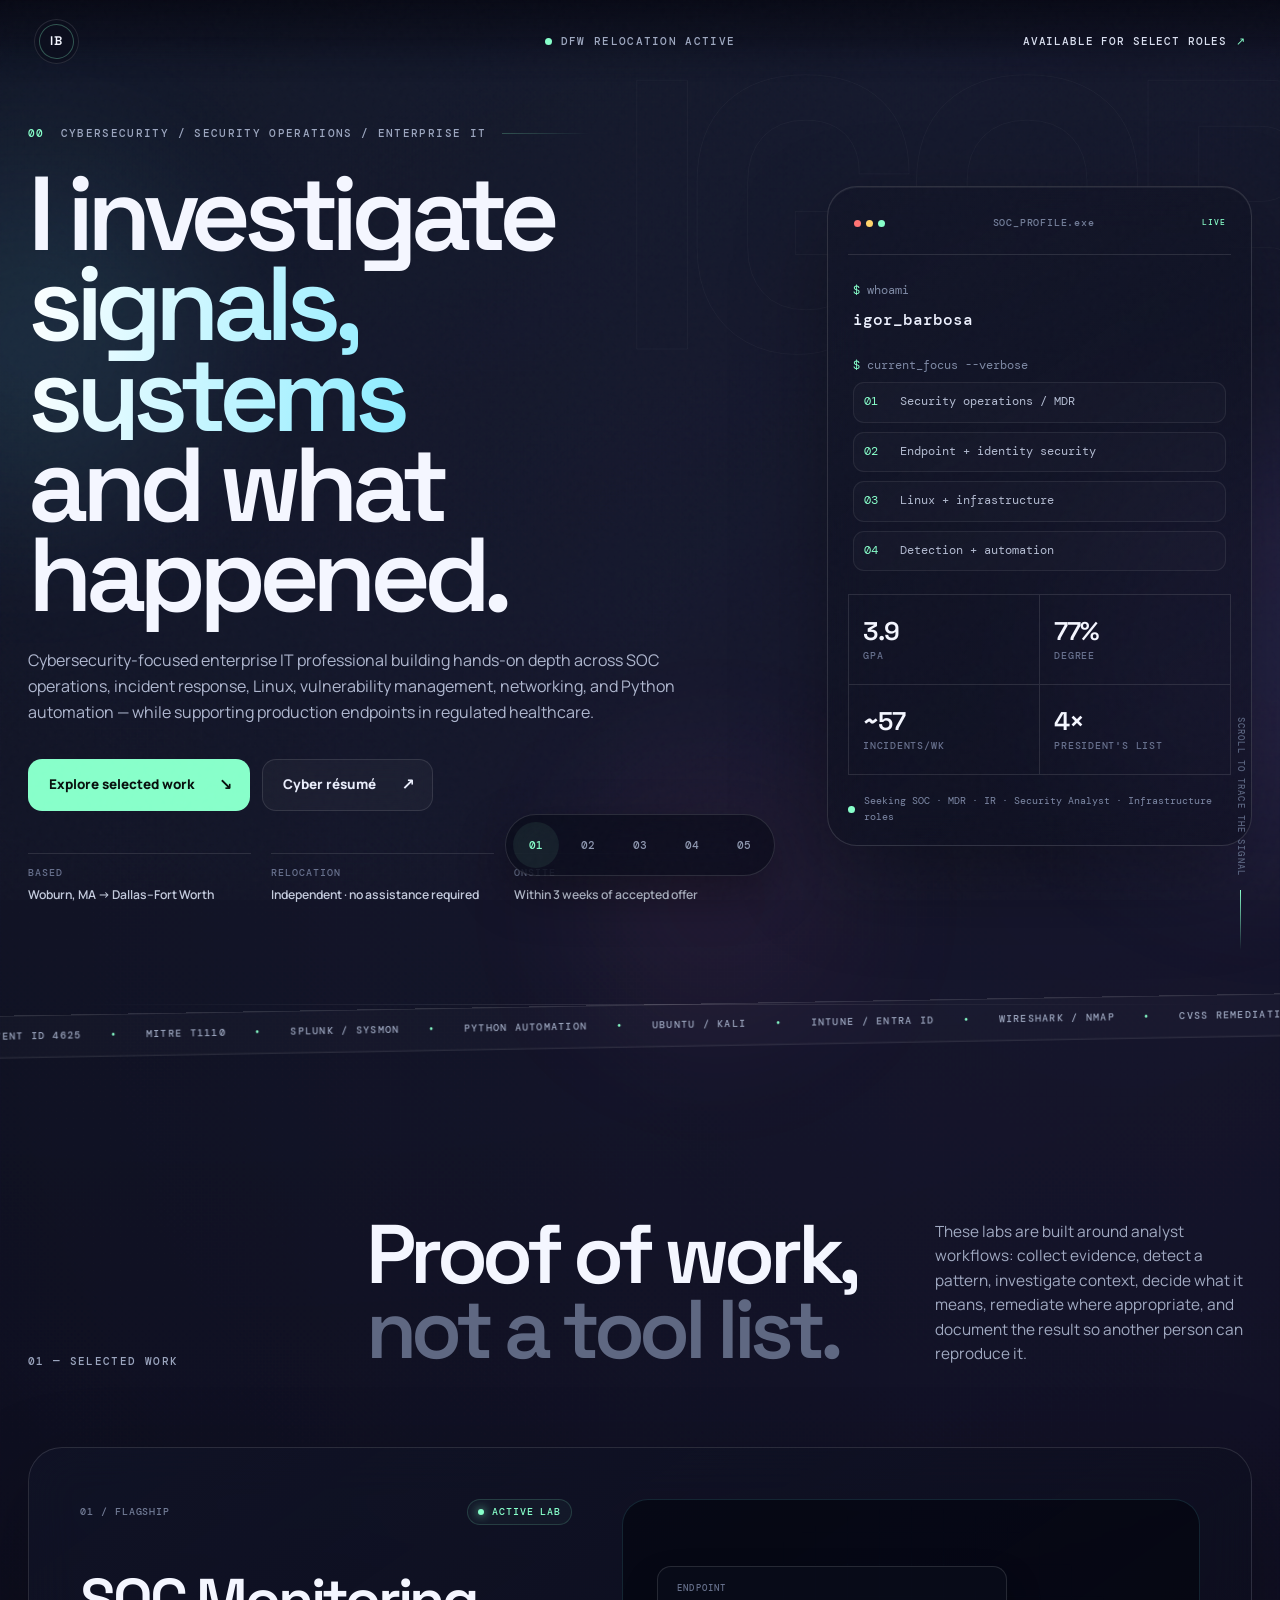
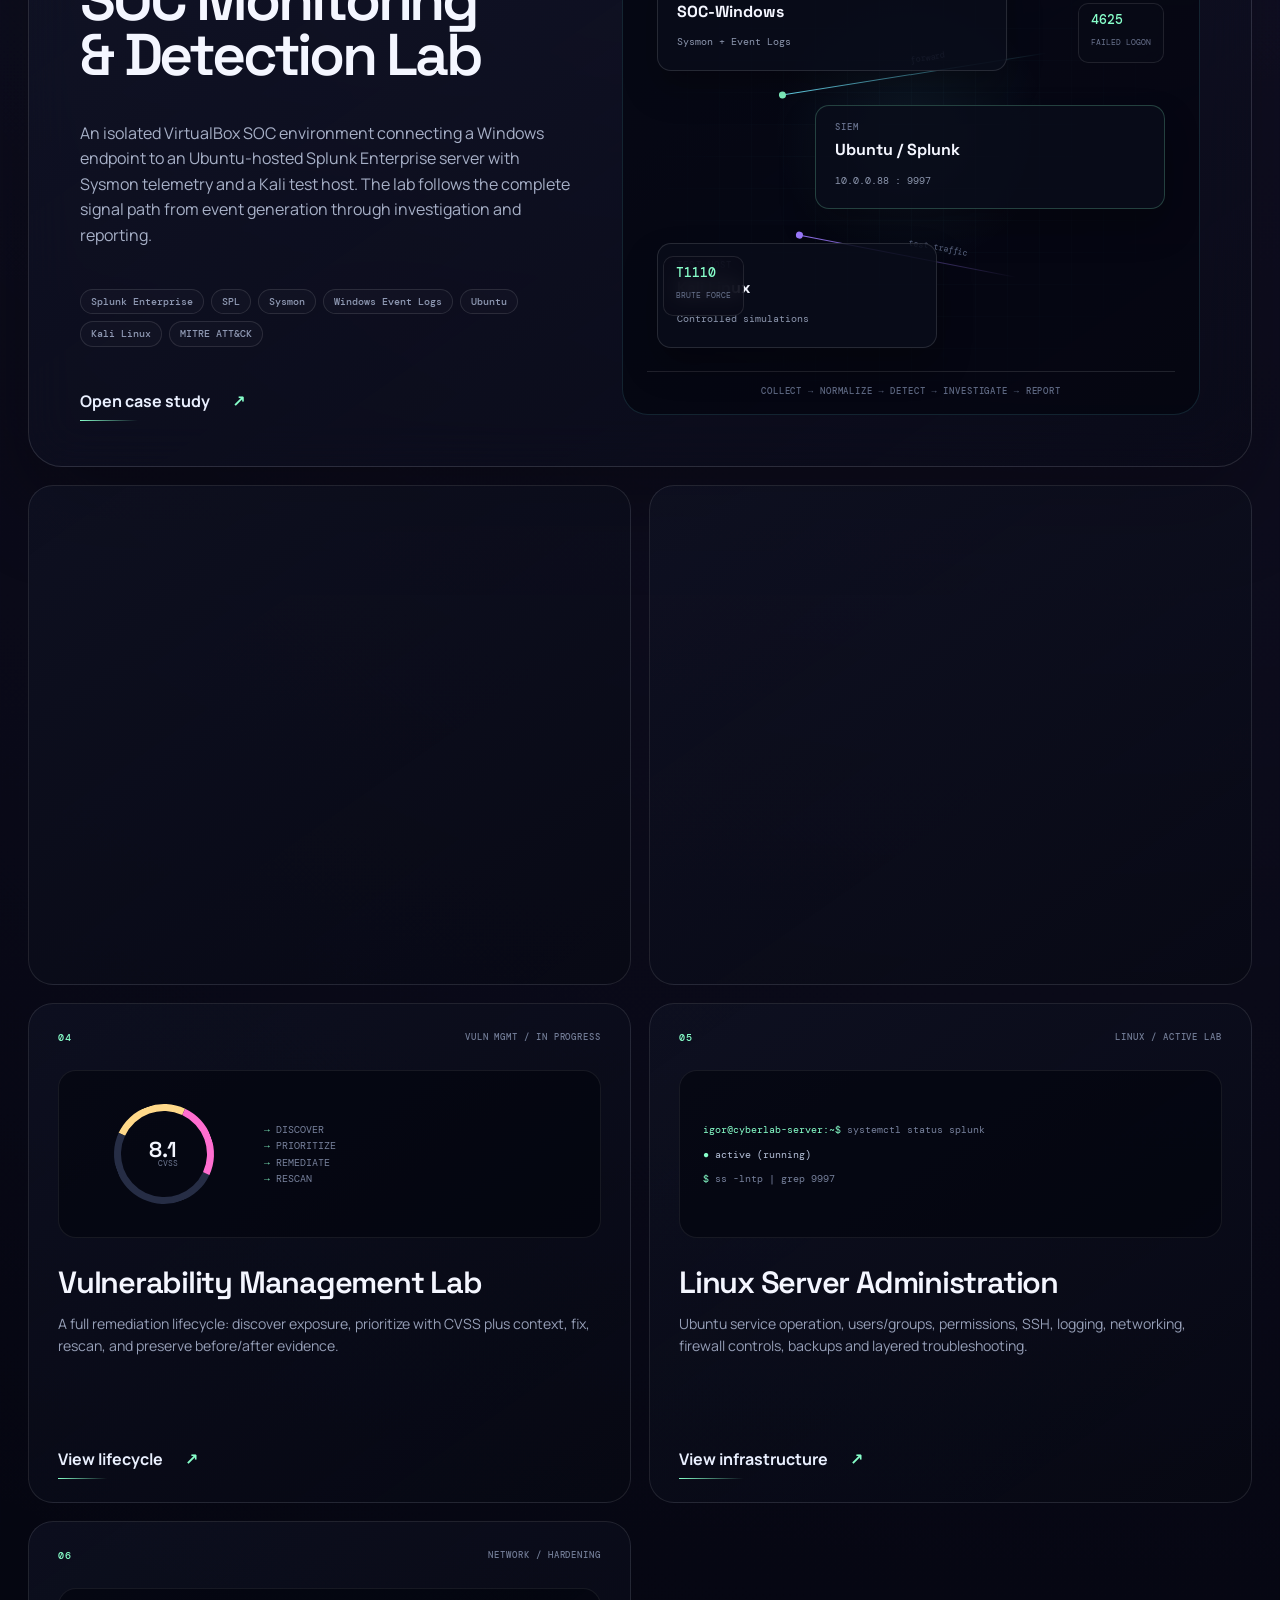
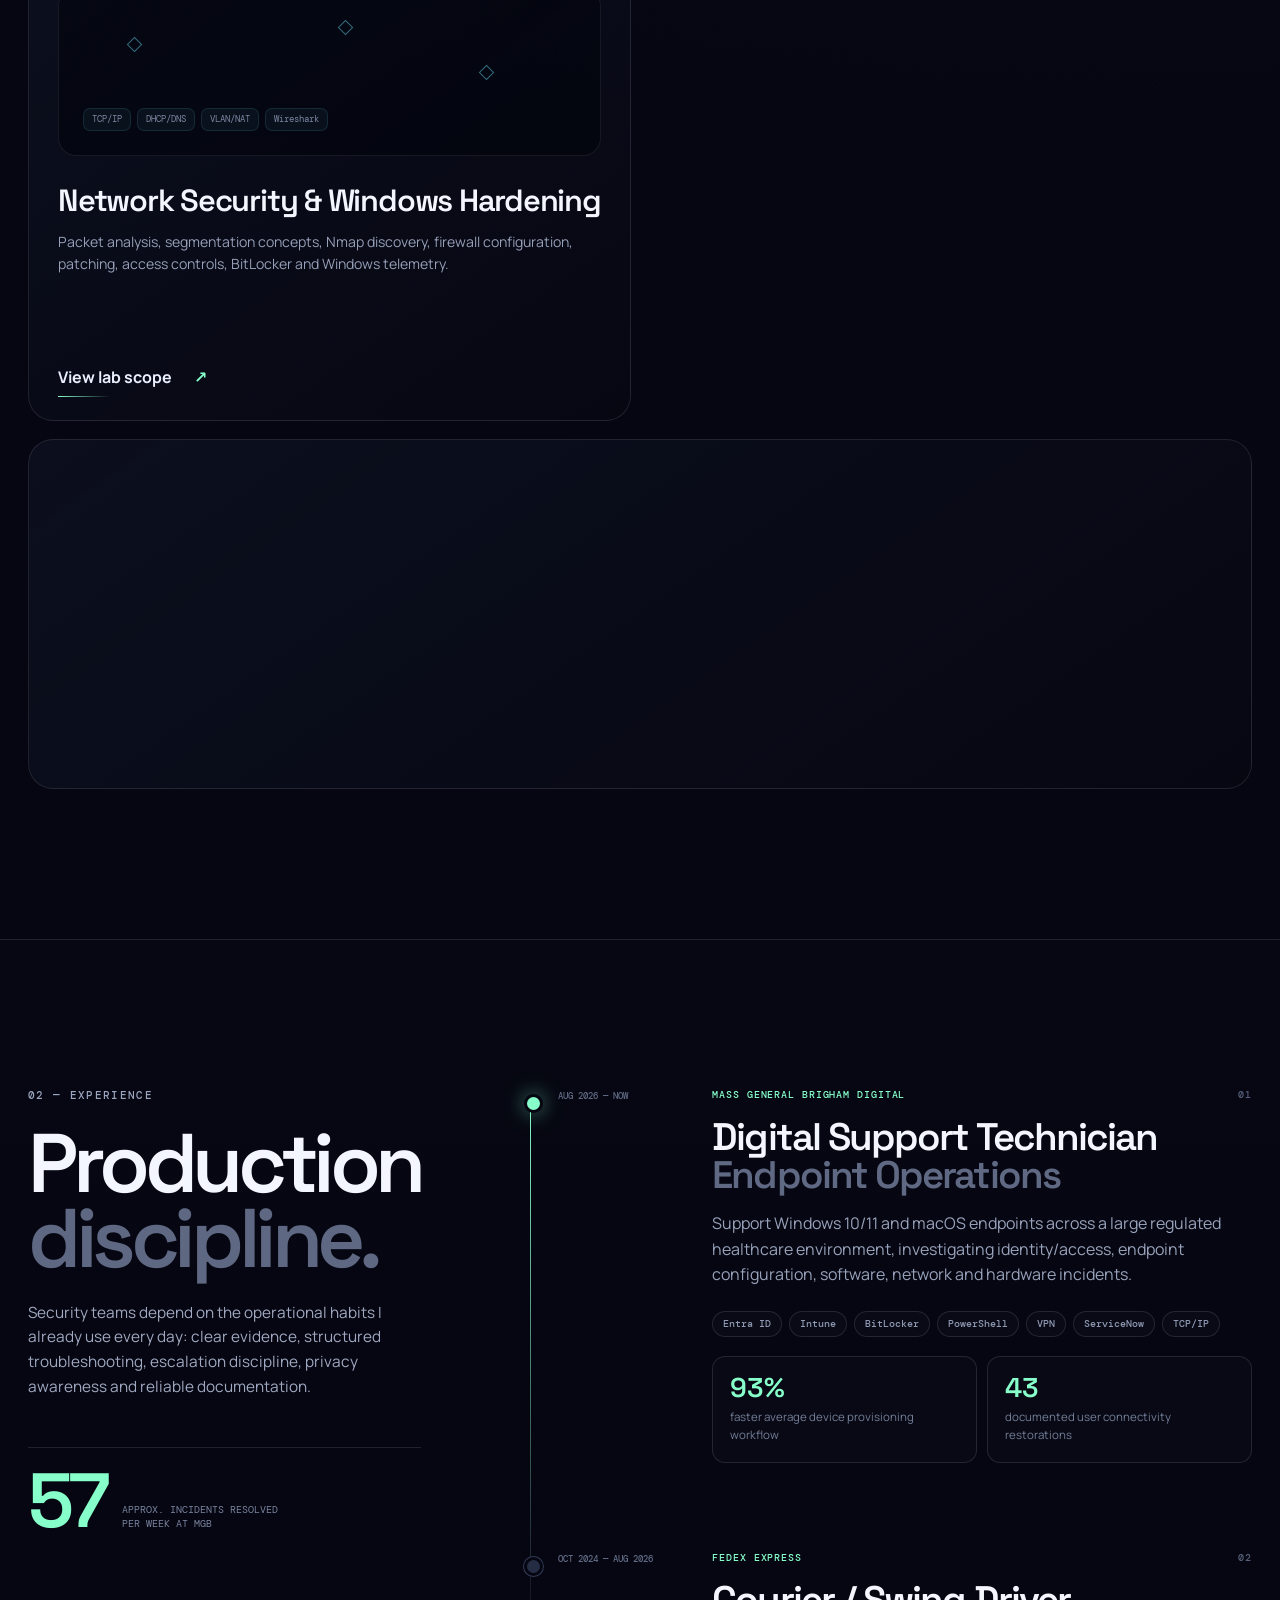
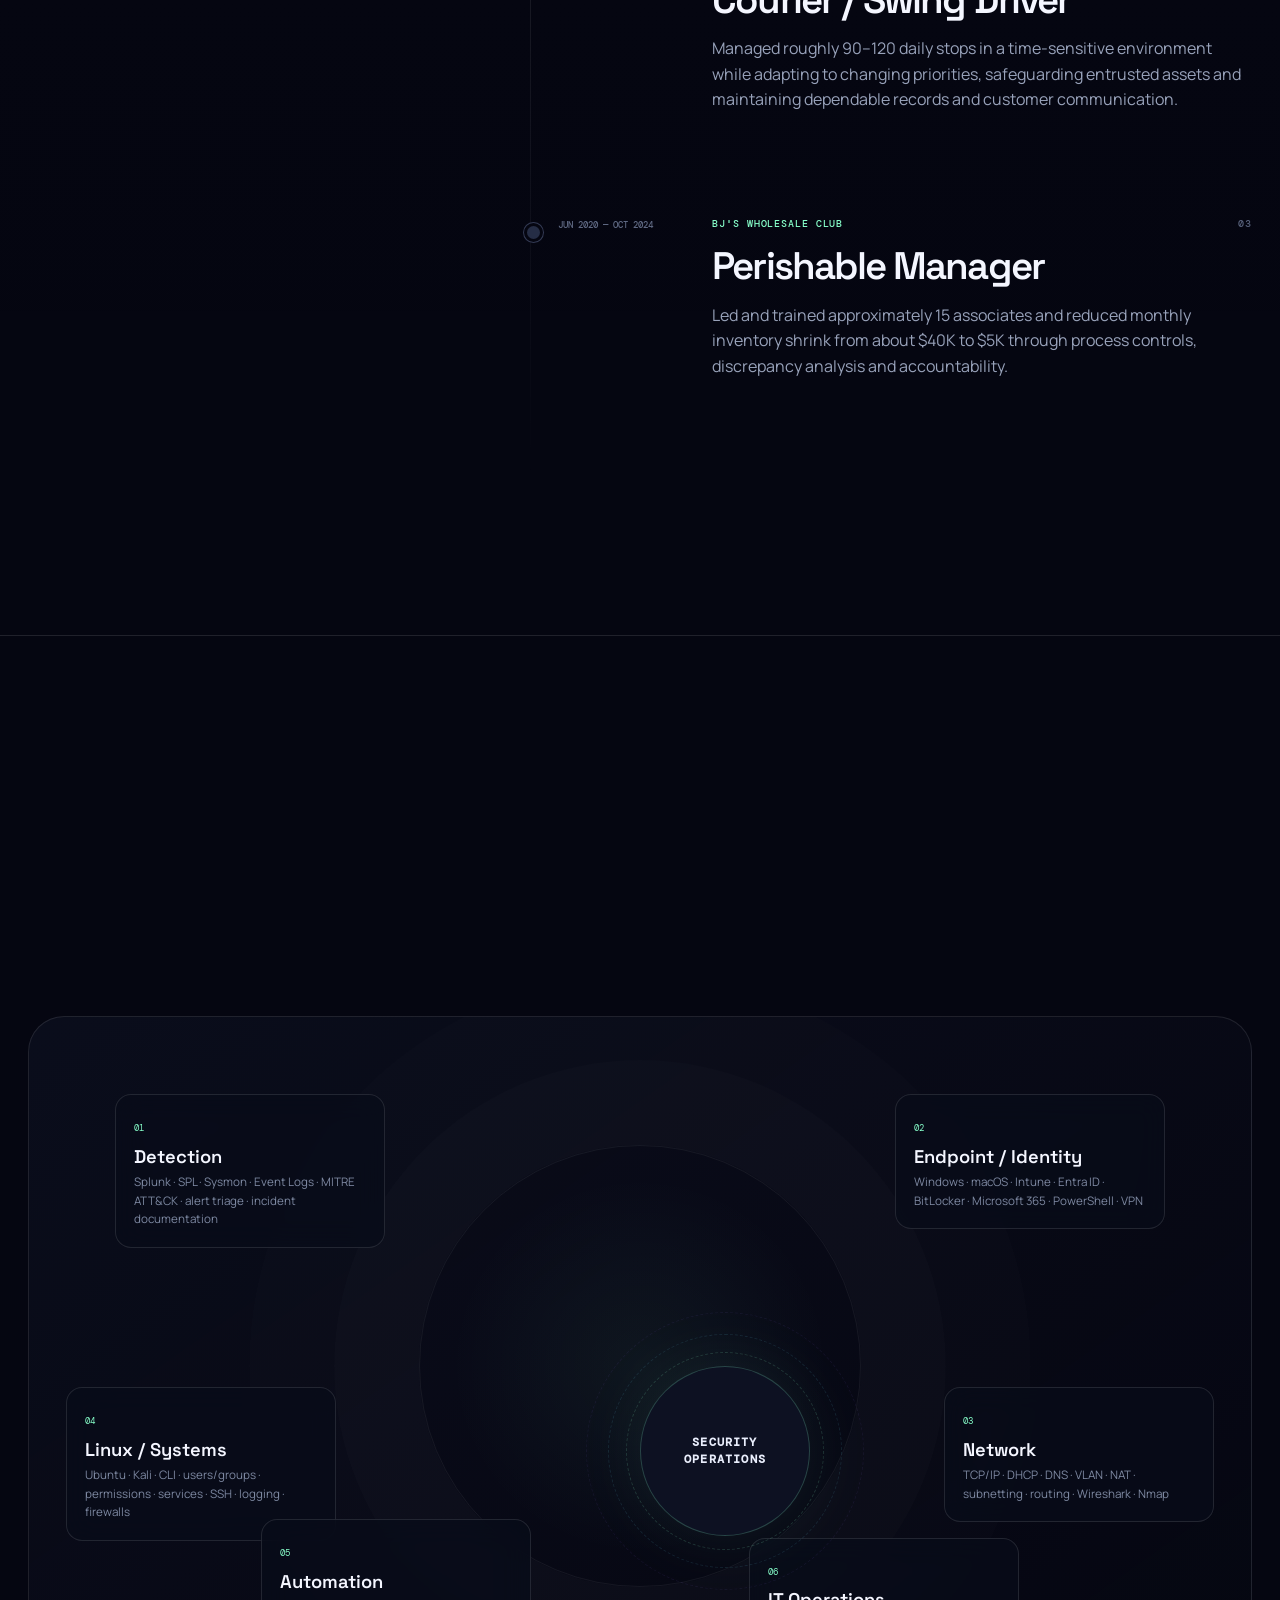
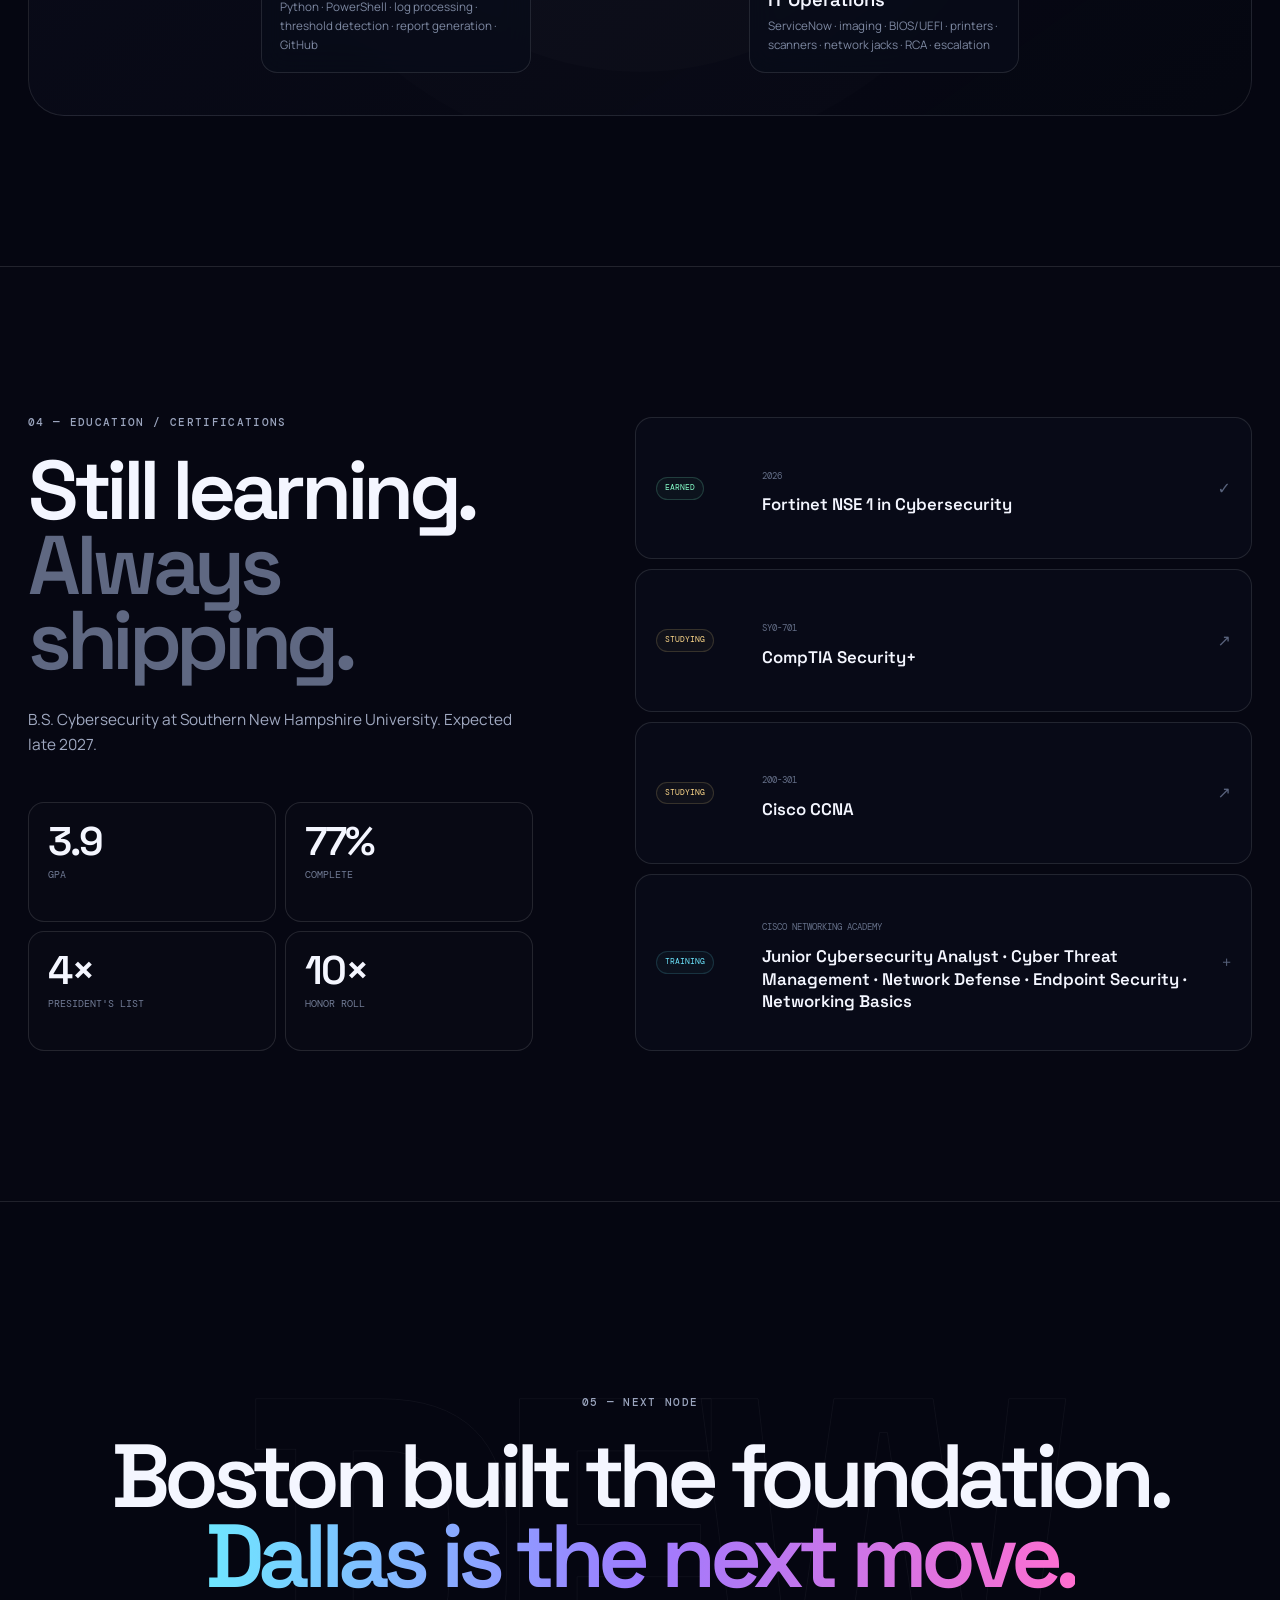
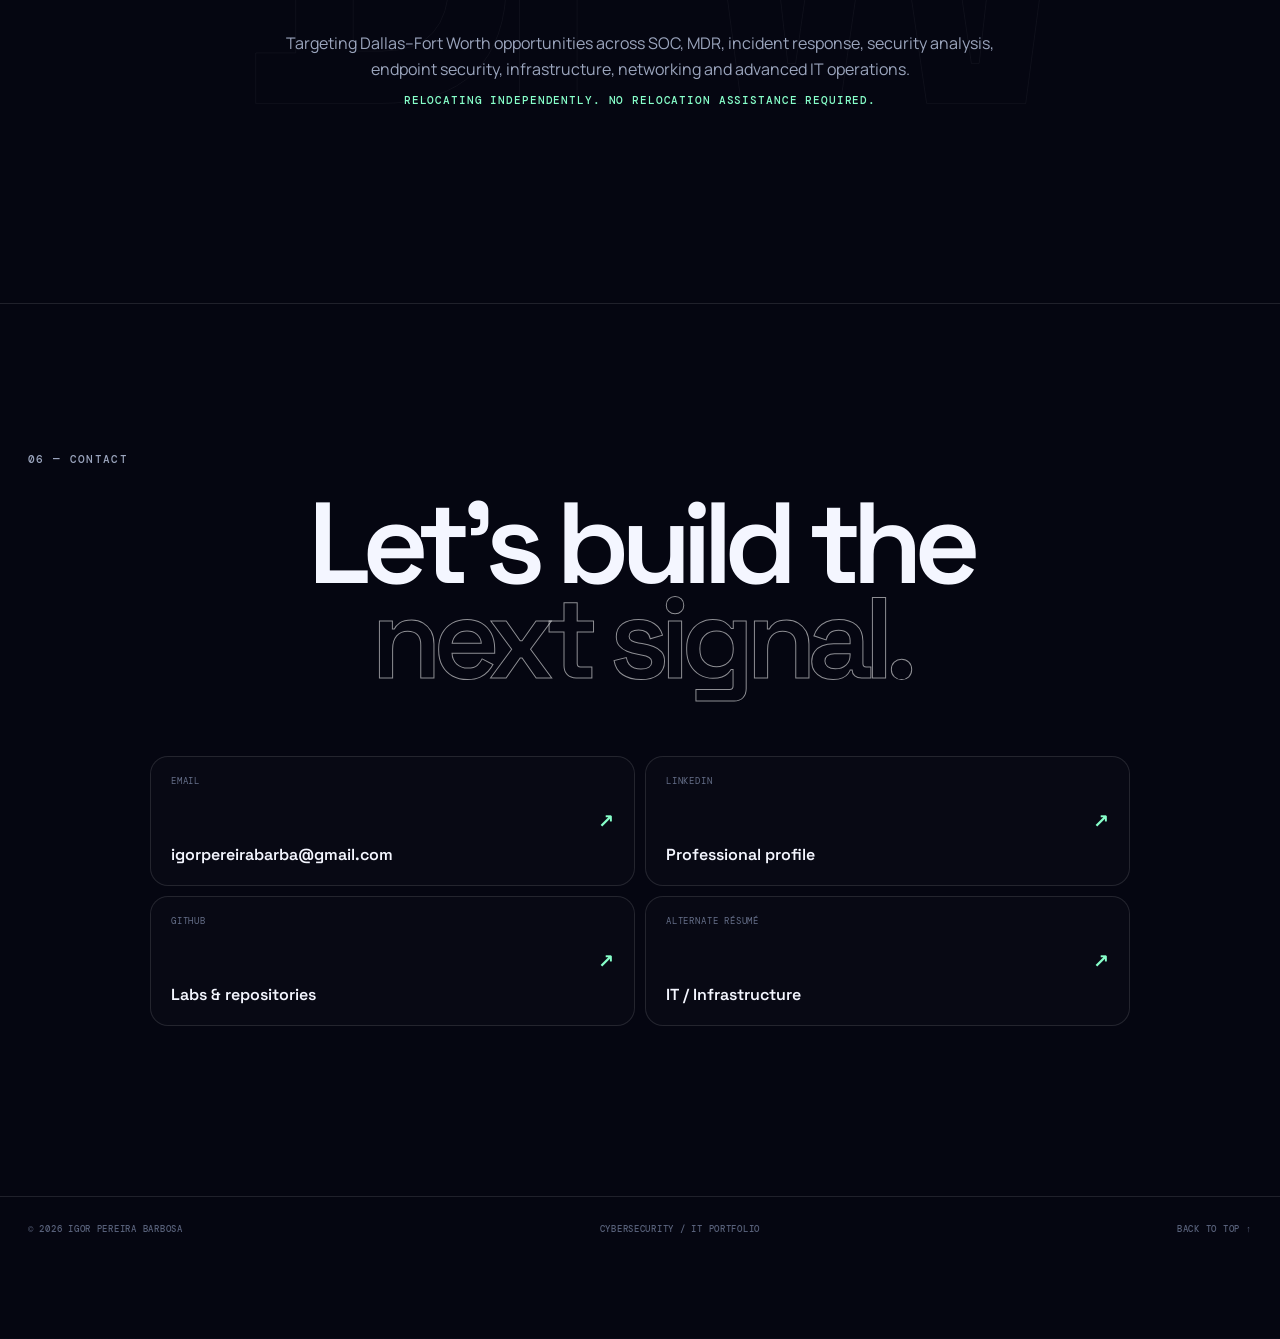
==== index.html @ 6faaf2ff "Add files via upload" ====
<!doctype html>
<html lang="en">
<head>
  <meta charset="utf-8" />
  <meta name="viewport" content="width=device-width, initial-scale=1" />
  <meta name="description" content="Igor Pereira Barbosa — cybersecurity and enterprise IT portfolio focused on SOC operations, incident response, endpoint security, Linux, vulnerability management, networking, and security automation. Relocating independently to Dallas-Fort Worth." />
  <meta name="keywords" content="Igor Barbosa, cybersecurity, SOC analyst, Dallas cybersecurity, incident response, Splunk, Sysmon, Python, Linux, vulnerability management, Intune, Entra ID, IT support" />
  <meta name="author" content="Igor Pereira Barbosa" />
  <meta name="theme-color" content="#050611" />
  <meta property="og:title" content="Igor Barbosa | Cybersecurity & IT Portfolio" />
  <meta property="og:description" content="Security operations, Linux, vulnerability management, phishing detection, Python automation, and enterprise endpoint operations." />
  <meta property="og:type" content="website" />
  <title>Igor Barbosa — Cybersecurity & IT</title>
  <link rel="icon" href="assets/favicon.svg" type="image/svg+xml" />
  <link rel="preconnect" href="https://fonts.googleapis.com" />
  <link rel="preconnect" href="https://fonts.gstatic.com" crossorigin />
  <link href="https://fonts.googleapis.com/css2?family=DM+Mono:wght@300;400;500&family=Manrope:wght@400;500;600;700;800&family=Space+Grotesk:wght@400;500;600;700&display=swap" rel="stylesheet" />
  <link rel="stylesheet" href="styles.css" />
  <script type="application/ld+json">
  {
    "@context":"https://schema.org",
    "@type":"Person",
    "name":"Igor Pereira Barbosa",
    "jobTitle":"Digital Support Technician — Endpoint Operations",
    "email":"mailto:igorpereirabarba@gmail.com",
    "sameAs":[
      "https://github.com/igorpereirabarba",
      "https://www.linkedin.com/in/igor-barbosa12a072280"
    ],
    "knowsAbout":["Security Operations","Splunk","Sysmon","Incident Response","Linux","Python","Microsoft Intune","Microsoft Entra ID","Vulnerability Management","Networking"]
  }
  </script>
</head>
<body>
  <a class="skip-link" href="#main">Skip to content</a>
  <div class="scroll-progress" aria-hidden="true"><span></span></div>
  <div class="noise" aria-hidden="true"></div>
  <div class="ambient ambient-a" data-parallax="-18" aria-hidden="true"></div>
  <div class="ambient ambient-b" data-parallax="14" aria-hidden="true"></div>
  <div class="ambient ambient-c" data-parallax="8" aria-hidden="true"></div>
  <div class="cursor cursor-dot" aria-hidden="true"></div>
  <div class="cursor cursor-ring" aria-hidden="true"></div>

  <header class="topbar" id="top">
    <a class="monogram magnetic" href="#top" aria-label="Igor Barbosa home">
      <span>IB</span><i></i>
    </a>
    <div class="topbar-status">
      <span class="pulse-dot"></span>
      <span>DFW relocation active</span>
    </div>
    <a class="availability magnetic" href="mailto:igorpereirabarba@gmail.com">AVAILABLE FOR SELECT ROLES <span>↗</span></a>
  </header>

  <nav class="dock" aria-label="Primary navigation">
    <a href="#about" class="dock-item magnetic" data-label="About" aria-label="About"><span>01</span></a>
    <a href="#projects" class="dock-item magnetic" data-label="Projects" aria-label="Projects"><span>02</span></a>
    <a href="#experience" class="dock-item magnetic" data-label="Experience" aria-label="Experience"><span>03</span></a>
    <a href="#skills" class="dock-item magnetic" data-label="Skills" aria-label="Skills"><span>04</span></a>
    <a href="#contact" class="dock-item magnetic" data-label="Contact" aria-label="Contact"><span>05</span></a>
  </nav>

  <main id="main">
    <section class="hero" id="about">
      <div class="hero-watermark" aria-hidden="true">IGOR</div>
      <div class="hero-grid shell">
        <div class="hero-copy-wrap reveal-group">
          <div class="hero-kicker reveal-item">
            <span class="index">00</span>
            <span>CYBERSECURITY / SECURITY OPERATIONS / ENTERPRISE IT</span>
          </div>

          <h1 class="hero-title reveal-item">
            <span>I investigate</span>
            <span class="gradient-type">signals, systems</span>
            <span>and what happened.</span>
          </h1>

          <p class="hero-lede reveal-item">Cybersecurity-focused enterprise IT professional building hands-on depth across SOC operations, incident response, Linux, vulnerability management, networking, and Python automation — while supporting production endpoints in regulated healthcare.</p>

          <div class="hero-actions reveal-item">
            <a class="cta magnetic" href="#projects"><span>Explore selected work</span><b>↘</b></a>
            <a class="cta cta-quiet magnetic" href="assets/Igor_Barbosa_Cybersecurity_Master_Resume_Dallas.pdf" target="_blank" rel="noopener"><span>Cyber résumé</span><b>↗</b></a>
          </div>

          <div class="hero-meta reveal-item">
            <div><span>BASED</span><strong>Woburn, MA → Dallas–Fort Worth</strong></div>
            <div><span>RELOCATION</span><strong>Independent · no assistance required</strong></div>
            <div><span>ONSITE</span><strong>Within 3 weeks of accepted offer</strong></div>
          </div>
        </div>

        <aside class="command-card spotlight-card tilt reveal-group" data-tilt-strength="4" aria-label="Cybersecurity professional snapshot">
          <div class="card-glow" aria-hidden="true"></div>
          <div class="terminal-head reveal-item">
            <div><i></i><i></i><i></i></div>
            <span>SOC_PROFILE.exe</span>
            <small>LIVE</small>
          </div>
          <div class="terminal-body reveal-item">
            <p><em>$</em> whoami</p>
            <strong>igor_barbosa</strong>
            <p><em>$</em> current_focus --verbose</p>
            <ul class="terminal-list">
              <li><span>01</span> Security operations / MDR</li>
              <li><span>02</span> Endpoint + identity security</li>
              <li><span>03</span> Linux + infrastructure</li>
              <li><span>04</span> Detection + automation</li>
            </ul>
          </div>
          <div class="terminal-stats reveal-item">
            <div><strong>3.9</strong><span>GPA</span></div>
            <div><strong>77%</strong><span>Degree</span></div>
            <div><strong>~57</strong><span>Incidents/wk</span></div>
            <div><strong>4×</strong><span>President's List</span></div>
          </div>
          <div class="terminal-foot reveal-item"><span class="pulse-dot"></span> Seeking SOC · MDR · IR · Security Analyst · Infrastructure roles</div>
        </aside>
      </div>
      <div class="scroll-cue" aria-hidden="true"><span>SCROLL TO TRACE THE SIGNAL</span><i></i></div>
    </section>

    <section class="signal-strip" aria-label="Core capability highlights">
      <div class="signal-track">
        <span>EVENT ID 4625</span><i>•</i><span>MITRE T1110</span><i>•</i><span>SPLUNK / SYSMON</span><i>•</i><span>PYTHON AUTOMATION</span><i>•</i><span>UBUNTU / KALI</span><i>•</i><span>INTUNE / ENTRA ID</span><i>•</i><span>WIRESHARK / NMAP</span><i>•</i><span>CVSS REMEDIATION</span><i>•</i>
        <span aria-hidden="true">EVENT ID 4625</span><i aria-hidden="true">•</i><span aria-hidden="true">MITRE T1110</span><i aria-hidden="true">•</i><span aria-hidden="true">SPLUNK / SYSMON</span><i aria-hidden="true">•</i><span aria-hidden="true">PYTHON AUTOMATION</span><i aria-hidden="true">•</i><span aria-hidden="true">UBUNTU / KALI</span><i aria-hidden="true">•</i><span aria-hidden="true">INTUNE / ENTRA ID</span><i aria-hidden="true">•</i><span aria-hidden="true">WIRESHARK / NMAP</span><i aria-hidden="true">•</i><span aria-hidden="true">CVSS REMEDIATION</span><i aria-hidden="true">•</i>
      </div>
    </section>

    <section class="projects section-shell" id="projects">
      <div class="shell section-intro reveal-group">
        <div class="section-index reveal-item">01 — SELECTED WORK</div>
        <h2 class="section-title reveal-item">Proof of work,<br><span>not a tool list.</span></h2>
        <p class="section-copy reveal-item">These labs are built around analyst workflows: collect evidence, detect a pattern, investigate context, decide what it means, remediate where appropriate, and document the result so another person can reproduce it.</p>
      </div>

      <div class="project-showcase shell">
        <article class="feature-project spotlight-card tilt reveal-group" data-tilt-strength="2">
          <div class="card-glow" aria-hidden="true"></div>
          <div class="feature-copy">
            <div class="project-meta reveal-item"><span>01 / FLAGSHIP</span><span class="status-chip"><i></i> ACTIVE LAB</span></div>
            <h3 class="reveal-item">SOC Monitoring<br>& Detection Lab</h3>
            <p class="reveal-item">An isolated VirtualBox SOC environment connecting a Windows endpoint to an Ubuntu-hosted Splunk Enterprise server with Sysmon telemetry and a Kali test host. The lab follows the complete signal path from event generation through investigation and reporting.</p>
            <div class="tag-cloud reveal-item"><span>Splunk Enterprise</span><span>SPL</span><span>Sysmon</span><span>Windows Event Logs</span><span>Ubuntu</span><span>Kali Linux</span><span>MITRE ATT&CK</span></div>
            <button class="case-link magnetic reveal-item" data-project="soc"><span>Open case study</span><b>↗</b></button>
          </div>

          <div class="soc-visual reveal-item" aria-label="SOC data flow illustration">
            <div class="radar-grid" aria-hidden="true"></div>
            <div class="soc-node endpoint"><small>ENDPOINT</small><strong>SOC-Windows</strong><span>Sysmon + Event Logs</span></div>
            <div class="soc-line line-a"><i></i><span>forward</span></div>
            <div class="soc-node siem"><small>SIEM</small><strong>Ubuntu / Splunk</strong><span>10.0.0.88 : 9997</span></div>
            <div class="soc-line line-b"><i></i><span>test traffic</span></div>
            <div class="soc-node adversary"><small>TEST HOST</small><strong>Kali Linux</strong><span>Controlled simulations</span></div>
            <div class="event-float event-a"><span>4625</span><small>FAILED LOGON</small></div>
            <div class="event-float event-b"><span>T1110</span><small>BRUTE FORCE</small></div>
            <div class="soc-flow">COLLECT → NORMALIZE → DETECT → INVESTIGATE → REPORT</div>
          </div>
        </article>

        <div class="work-grid">
          <article class="work-card spotlight-card tilt reveal-group" data-project-card="automation" data-tilt-strength="5">
            <div class="card-glow" aria-hidden="true"></div>
            <div class="work-top reveal-item"><span>02</span><small>PYTHON / BUILT</small></div>
            <div class="work-preview preview-code reveal-item" aria-hidden="true">
              <span>threshold = 5</span>
              <span>severity = "HIGH"</span>
              <span>mitre = "T1110"</span>
              <b>INC-873D24CB</b>
            </div>
            <h3 class="reveal-item">Failed-Login Alerting & Incident Automation</h3>
            <p class="reveal-item">Threshold-based Python detection that turns structured failed-login data into consistent analyst alerts and incident reports.</p>
            <button class="case-link magnetic reveal-item" data-project="automation"><span>View workflow</span><b>↗</b></button>
          </article>

          <article class="work-card spotlight-card tilt reveal-group" data-project-card="phishing" data-tilt-strength="5">
            <div class="card-glow" aria-hidden="true"></div>
            <div class="work-top reveal-item"><span>03</span><small>PYTHON / IN PROGRESS</small></div>
            <div class="work-preview preview-mail reveal-item" aria-hidden="true">
              <div><i>!</i><span>Sender domain mismatch</span></div>
              <div><i>↗</i><span>Suspicious URL pattern</span></div>
              <div><i>⌁</i><span>Urgency language detected</span></div>
            </div>
            <h3 class="reveal-item">Phishing Email Detector</h3>
            <p class="reveal-item">Explainable phishing triage that surfaces sender, URL, language and attachment indicators instead of hiding behind a binary verdict.</p>
            <button class="case-link magnetic reveal-item" data-project="phishing"><span>View concept</span><b>↗</b></button>
          </article>

          <article class="work-card spotlight-card tilt reveal-group" data-project-card="vulnerability" data-tilt-strength="5">
            <div class="card-glow" aria-hidden="true"></div>
            <div class="work-top reveal-item"><span>04</span><small>VULN MGMT / IN PROGRESS</small></div>
            <div class="work-preview preview-risk reveal-item" aria-hidden="true">
              <div class="risk-ring"><span>8.1</span><small>CVSS</small></div>
              <div class="risk-steps"><span>discover</span><span>prioritize</span><span>remediate</span><span>rescan</span></div>
            </div>
            <h3 class="reveal-item">Vulnerability Management Lab</h3>
            <p class="reveal-item">A full remediation lifecycle: discover exposure, prioritize with CVSS plus context, fix, rescan, and preserve before/after evidence.</p>
            <button class="case-link magnetic reveal-item" data-project="vulnerability"><span>View lifecycle</span><b>↗</b></button>
          </article>

          <article class="work-card spotlight-card tilt reveal-group" data-project-card="linux" data-tilt-strength="5">
            <div class="card-glow" aria-hidden="true"></div>
            <div class="work-top reveal-item"><span>05</span><small>LINUX / ACTIVE LAB</small></div>
            <div class="work-preview preview-linux reveal-item" aria-hidden="true">
              <p><em>igor@cyberlab-server:~$</em> systemctl status splunk</p>
              <p><em>●</em> active (running)</p>
              <p><em>$</em> ss -lntp | grep 9997</p>
            </div>
            <h3 class="reveal-item">Linux Server Administration</h3>
            <p class="reveal-item">Ubuntu service operation, users/groups, permissions, SSH, logging, networking, firewall controls, backups and layered troubleshooting.</p>
            <button class="case-link magnetic reveal-item" data-project="linux"><span>View infrastructure</span><b>↗</b></button>
          </article>

          <article class="work-card spotlight-card tilt reveal-group" data-project-card="network" data-tilt-strength="5">
            <div class="card-glow" aria-hidden="true"></div>
            <div class="work-top reveal-item"><span>06</span><small>NETWORK / HARDENING</small></div>
            <div class="work-preview preview-network reveal-item" aria-hidden="true">
              <div class="packet p1"></div><div class="packet p2"></div><div class="packet p3"></div>
              <span>TCP/IP</span><span>DHCP/DNS</span><span>VLAN/NAT</span><span>Wireshark</span>
            </div>
            <h3 class="reveal-item">Network Security & Windows Hardening</h3>
            <p class="reveal-item">Packet analysis, segmentation concepts, Nmap discovery, firewall configuration, patching, access controls, BitLocker and Windows telemetry.</p>
            <button class="case-link magnetic reveal-item" data-project="network"><span>View lab scope</span><b>↗</b></button>
          </article>

          <article class="work-card workflow-card spotlight-card tilt reveal-group" data-project-card="workflow" data-tilt-strength="5">
            <div class="card-glow" aria-hidden="true"></div>
            <div class="work-top reveal-item"><span>07</span><small>ANALYST WORKFLOW</small></div>
            <div class="workflow-chain reveal-item" aria-hidden="true">
              <span>validate</span><i>→</i><span>scope</span><i>→</i><span>correlate</span><i>→</i><span>respond</span>
            </div>
            <h3 class="reveal-item">Incident Investigation Walkthrough</h3>
            <p class="reveal-item">A repeatable junior-SOC investigation model for suspicious authentication activity, from alert validation to evidence-based escalation notes.</p>
            <button class="case-link magnetic reveal-item" data-project="workflow"><span>View investigation</span><b>↗</b></button>
          </article>
        </div>
      </div>
    </section>

    <section class="experience section-shell" id="experience">
      <div class="shell experience-layout">
        <div class="experience-sticky reveal-group">
          <div class="section-index reveal-item">02 — EXPERIENCE</div>
          <h2 class="section-title reveal-item">Production<br><span>discipline.</span></h2>
          <p class="section-copy reveal-item">Security teams depend on the operational habits I already use every day: clear evidence, structured troubleshooting, escalation discipline, privacy awareness and reliable documentation.</p>
          <div class="experience-counter reveal-item"><strong>57</strong><span>approx. incidents resolved<br>per week at MGB</span></div>
        </div>

        <div class="experience-stream">
          <article class="experience-item reveal-group current-role">
            <div class="experience-date reveal-item">AUG 2026 — NOW</div>
            <div class="experience-body">
              <div class="experience-company reveal-item">MASS GENERAL BRIGHAM DIGITAL <span>01</span></div>
              <h3 class="reveal-item">Digital Support Technician<br><span>Endpoint Operations</span></h3>
              <p class="reveal-item">Support Windows 10/11 and macOS endpoints across a large regulated healthcare environment, investigating identity/access, endpoint configuration, software, network and hardware incidents.</p>
              <div class="experience-tags reveal-item"><span>Entra ID</span><span>Intune</span><span>BitLocker</span><span>PowerShell</span><span>VPN</span><span>ServiceNow</span><span>TCP/IP</span></div>
              <div class="impact-grid reveal-item">
                <div><strong>93%</strong><span>faster average device provisioning workflow</span></div>
                <div><strong>43</strong><span>documented user connectivity restorations</span></div>
              </div>
            </div>
          </article>

          <article class="experience-item reveal-group">
            <div class="experience-date reveal-item">OCT 2024 — AUG 2026</div>
            <div class="experience-body">
              <div class="experience-company reveal-item">FEDEX EXPRESS <span>02</span></div>
              <h3 class="reveal-item">Courier / Swing Driver</h3>
              <p class="reveal-item">Managed roughly 90–120 daily stops in a time-sensitive environment while adapting to changing priorities, safeguarding entrusted assets and maintaining dependable records and customer communication.</p>
            </div>
          </article>

          <article class="experience-item reveal-group">
            <div class="experience-date reveal-item">JUN 2020 — OCT 2024</div>
            <div class="experience-body">
              <div class="experience-company reveal-item">BJ'S WHOLESALE CLUB <span>03</span></div>
              <h3 class="reveal-item">Perishable Manager</h3>
              <p class="reveal-item">Led and trained approximately 15 associates and reduced monthly inventory shrink from about $40K to $5K through process controls, discrepancy analysis and accountability.</p>
            </div>
          </article>
        </div>
      </div>
    </section>

    <section class="skills section-shell" id="skills">
      <div class="shell">
        <div class="section-intro skills-intro reveal-group">
          <div class="section-index reveal-item">03 — CAPABILITY MATRIX</div>
          <h2 class="section-title reveal-item">Built across the<br><span>whole stack.</span></h2>
        </div>

        <div class="skill-orbit spotlight-card reveal-group">
          <div class="card-glow" aria-hidden="true"></div>
          <div class="orbit-core reveal-item">
            <span>SECURITY<br>OPERATIONS</span>
            <i></i><i></i><i></i>
          </div>
          <div class="skill-zone zone-a reveal-item"><small>01</small><h3>Detection</h3><p>Splunk · SPL · Sysmon · Event Logs · MITRE ATT&CK · alert triage · incident documentation</p></div>
          <div class="skill-zone zone-b reveal-item"><small>02</small><h3>Endpoint / Identity</h3><p>Windows · macOS · Intune · Entra ID · BitLocker · Microsoft 365 · PowerShell · VPN</p></div>
          <div class="skill-zone zone-c reveal-item"><small>03</small><h3>Network</h3><p>TCP/IP · DHCP · DNS · VLAN · NAT · subnetting · routing · Wireshark · Nmap</p></div>
          <div class="skill-zone zone-d reveal-item"><small>04</small><h3>Linux / Systems</h3><p>Ubuntu · Kali · CLI · users/groups · permissions · services · SSH · logging · firewalls</p></div>
          <div class="skill-zone zone-e reveal-item"><small>05</small><h3>Automation</h3><p>Python · PowerShell · log processing · threshold detection · report generation · GitHub</p></div>
          <div class="skill-zone zone-f reveal-item"><small>06</small><h3>IT Operations</h3><p>ServiceNow · imaging · BIOS/UEFI · printers · scanners · network jacks · RCA · escalation</p></div>
        </div>
      </div>
    </section>

    <section class="education section-shell" id="education">
      <div class="shell education-layout">
        <div class="education-copy reveal-group">
          <div class="section-index reveal-item">04 — EDUCATION / CERTIFICATIONS</div>
          <h2 class="section-title reveal-item">Still learning.<br><span>Always shipping.</span></h2>
          <p class="section-copy reveal-item">B.S. Cybersecurity at Southern New Hampshire University. Expected late 2027.</p>
          <div class="edu-stats reveal-item">
            <div><strong>3.9</strong><span>GPA</span></div>
            <div><strong>77%</strong><span>Complete</span></div>
            <div><strong>4×</strong><span>President's List</span></div>
            <div><strong>10×</strong><span>Honor Roll</span></div>
          </div>
        </div>

        <div class="credential-stack reveal-group">
          <article class="credential reveal-item"><span class="cred-state earned">EARNED</span><div><small>2026</small><h3>Fortinet NSE 1 in Cybersecurity</h3></div><b>✓</b></article>
          <article class="credential reveal-item"><span class="cred-state studying">STUDYING</span><div><small>SY0-701</small><h3>CompTIA Security+</h3></div><b>↗</b></article>
          <article class="credential reveal-item"><span class="cred-state studying">STUDYING</span><div><small>200-301</small><h3>Cisco CCNA</h3></div><b>↗</b></article>
          <article class="credential reveal-item"><span class="cred-state training">TRAINING</span><div><small>CISCO NETWORKING ACADEMY</small><h3>Junior Cybersecurity Analyst · Cyber Threat Management · Network Defense · Endpoint Security · Networking Basics</h3></div><b>+</b></article>
        </div>
      </div>
    </section>

    <section class="dallas section-shell">
      <div class="dallas-bg" aria-hidden="true">DFW</div>
      <div class="shell dallas-layout reveal-group">
        <div class="section-index reveal-item">05 — NEXT NODE</div>
        <h2 class="reveal-item">Boston built the foundation.<br><span>Dallas is the next move.</span></h2>
        <div class="dallas-copy reveal-item">
          <p>Targeting Dallas–Fort Worth opportunities across SOC, MDR, incident response, security analysis, endpoint security, infrastructure, networking and advanced IT operations.</p>
          <p>Relocating independently. No relocation assistance required.</p>
        </div>
      </div>
    </section>

    <section class="contact section-shell" id="contact">
      <div class="shell contact-wrap reveal-group">
        <div class="section-index reveal-item">06 — CONTACT</div>
        <h2 class="contact-title reveal-item">Let’s build the<br><span>next signal.</span></h2>
        <div class="contact-grid reveal-item">
          <a class="contact-link magnetic" href="mailto:igorpereirabarba@gmail.com"><span>Email</span><strong>igorpereirabarba@gmail.com</strong><b>↗</b></a>
          <a class="contact-link magnetic" href="https://www.linkedin.com/in/igor-barbosa12a072280" target="_blank" rel="noopener"><span>LinkedIn</span><strong>Professional profile</strong><b>↗</b></a>
          <a class="contact-link magnetic" href="https://github.com/igorpereirabarba" target="_blank" rel="noopener"><span>GitHub</span><strong>Labs & repositories</strong><b>↗</b></a>
          <a class="contact-link magnetic" href="assets/Igor_Barbosa_IT_Support_Master_Resume_Dallas.pdf" target="_blank" rel="noopener"><span>Alternate résumé</span><strong>IT / Infrastructure</strong><b>↗</b></a>
        </div>
      </div>
    </section>
  </main>

  <footer class="footer">
    <div class="shell footer-inner">
      <span>© <span id="year"></span> IGOR PEREIRA BARBOSA</span>
      <span>CYBERSECURITY / IT PORTFOLIO</span>
      <a href="#top">BACK TO TOP ↑</a>
    </div>
  </footer>

  <dialog class="case-modal" id="caseModal" aria-labelledby="modalTitle">
    <button class="modal-close magnetic" aria-label="Close case study">×</button>
    <div class="modal-inner">
      <div class="modal-kicker" id="modalKicker"></div>
      <h2 id="modalTitle"></h2>
      <p class="modal-summary" id="modalSummary"></p>
      <div class="modal-grid">
        <div><small>OBJECTIVE</small><p id="modalObjective"></p></div>
        <div><small>TOOLS</small><p id="modalTools"></p></div>
        <div><small>WORKFLOW</small><p id="modalWorkflow"></p></div>
        <div><small>OUTCOME</small><p id="modalOutcome"></p></div>
      </div>
      <div class="modal-footer">
        <span>Controlled personal / academic lab work unless otherwise stated.</span>
        <a class="cta cta-quiet magnetic" href="https://github.com/igorpereirabarba" target="_blank" rel="noopener"><span>Open GitHub</span><b>↗</b></a>
      </div>
    </div>
  </dialog>

  <script src="script.js"></script>
</body>
</html>
---- styles.css ----
:root {
  --bg: #050611;
  --bg-2: #090b18;
  --panel: rgba(17, 20, 37, .66);
  --panel-solid: #101326;
  --text: #f4f6ff;
  --muted: #9aa2bd;
  --muted-2: #666f8c;
  --line: rgba(255,255,255,.11);
  --line-hot: rgba(135,255,202,.24);
  --acid: #87ffca;
  --cyan: #6ee7ff;
  --violet: #9d7bff;
  --pink: #ff6ed0;
  --amber: #ffd98a;
  --ease: cubic-bezier(.22,1,.36,1);
  --ease-soft: cubic-bezier(.16,1,.3,1);
  --shell: 1240px;
}

* { box-sizing: border-box; }
html { scroll-behavior: smooth; scrollbar-width: thin; scrollbar-color: #303652 var(--bg); }
body {
  margin: 0;
  min-width: 320px;
  overflow-x: hidden;
  color: var(--text);
  background:
    radial-gradient(circle at 16% -10%, rgba(110,231,255,.08), transparent 28%),
    radial-gradient(circle at 88% 9%, rgba(157,123,255,.1), transparent 30%),
    var(--bg);
  font-family: Manrope, ui-sans-serif, system-ui, -apple-system, BlinkMacSystemFont, "Segoe UI", sans-serif;
  line-height: 1.6;
}

body.modal-open { overflow: hidden; }
a { color: inherit; }
button, a { -webkit-tap-highlight-color: transparent; }
button { font: inherit; }
::selection { background: var(--acid); color: #08100d; }

.skip-link { position: fixed; left: -9999px; top: 14px; z-index: 9999; background: white; color: black; padding: .65rem .9rem; border-radius: 8px; }
.skip-link:focus { left: 14px; }
.shell { width: min(calc(100% - 56px), var(--shell)); margin-inline: auto; }
.section-shell { position: relative; padding: 150px 0; }

.noise {
  position: fixed; inset: 0; z-index: 999; pointer-events: none; opacity: .022; mix-blend-mode: screen;
  background-image: url("data:image/svg+xml,%3Csvg viewBox='0 0 180 180' xmlns='http://www.w3.org/2000/svg'%3E%3Cfilter id='n'%3E%3CfeTurbulence type='fractalNoise' baseFrequency='.9' numOctaves='4' stitchTiles='stitch'/%3E%3C/filter%3E%3Crect width='100%25' height='100%25' filter='url(%23n)' opacity='.8'/%3E%3C/svg%3E");
}

.scroll-progress { position: fixed; top: 0; left: 0; right: 0; height: 2px; z-index: 1000; pointer-events: none; }
.scroll-progress span { display: block; width: 0; height: 100%; background: linear-gradient(90deg, var(--acid), var(--cyan), var(--violet), var(--pink)); box-shadow: 0 0 18px rgba(110,231,255,.55); }

.ambient { position: fixed; pointer-events: none; border-radius: 999px; filter: blur(80px); opacity: .1; z-index: -1; will-change: transform; }
.ambient-a { width: 360px; height: 360px; background: var(--cyan); left: -150px; top: 18vh; }
.ambient-b { width: 430px; height: 430px; background: var(--violet); right: -220px; top: 48vh; }
.ambient-c { width: 280px; height: 280px; background: var(--pink); left: 45vw; bottom: -140px; opacity: .06; }

.cursor { position: fixed; left: 0; top: 0; pointer-events: none; z-index: 9998; transform: translate(-50%, -50%); border-radius: 50%; opacity: 0; }
.cursor-dot { width: 5px; height: 5px; background: var(--acid); box-shadow: 0 0 14px var(--acid); }
.cursor-ring { width: 34px; height: 34px; border: 1px solid rgba(135,255,202,.55); transition: width .25s var(--ease), height .25s var(--ease), border-color .25s ease, background .25s ease; }
body.pointer-active .cursor { opacity: 1; }
body.pointer-hover .cursor-ring { width: 58px; height: 58px; background: rgba(135,255,202,.07); border-color: rgba(135,255,202,.85); }

.topbar { position: fixed; z-index: 100; inset: 0 0 auto 0; height: 82px; display: grid; grid-template-columns: 1fr auto 1fr; align-items: center; padding: 0 34px; pointer-events: none; }
.topbar::after { content: ""; position: absolute; inset: 0; background: linear-gradient(180deg, rgba(5,6,17,.82), rgba(5,6,17,0)); backdrop-filter: blur(6px); mask-image: linear-gradient(#000 45%, transparent); z-index: -1; }
.topbar > * { pointer-events: auto; }
.monogram { width: 45px; height: 45px; display: grid; place-items: center; position: relative; text-decoration: none; font: 600 .78rem/1 Space Grotesk, sans-serif; letter-spacing: .08em; border: 1px solid var(--line); border-radius: 50%; background: rgba(11,13,27,.6); backdrop-filter: blur(16px); }
.monogram i { position: absolute; inset: 4px; border: 1px solid rgba(135,255,202,.3); border-radius: inherit; transform: rotate(35deg); transition: transform .5s var(--ease); }
.monogram:hover i { transform: rotate(135deg); }
.topbar-status { justify-self: center; display: inline-flex; align-items: center; gap: 9px; color: #9ea8c0; font: 500 .68rem/1 DM Mono, monospace; letter-spacing: .12em; text-transform: uppercase; }
.pulse-dot { display: inline-block; width: 7px; height: 7px; border-radius: 50%; background: var(--acid); box-shadow: 0 0 0 0 rgba(135,255,202,.4); animation: pulse 2.4s infinite; }
.availability { justify-self: end; color: #d9dfef; font: 500 .67rem/1 DM Mono, monospace; letter-spacing: .08em; text-decoration: none; display: inline-flex; gap: 9px; align-items: center; }
.availability span { color: var(--acid); transition: transform .35s var(--ease); }
.availability:hover span { transform: translate(4px,-4px); }

.dock { position: fixed; z-index: 150; left: 50%; bottom: 24px; transform: translateX(-50%); display: flex; align-items: center; gap: 6px; padding: 7px; border: 1px solid rgba(255,255,255,.12); border-radius: 999px; background: rgba(8,10,22,.7); backdrop-filter: blur(22px) saturate(140%); box-shadow: 0 18px 48px rgba(0,0,0,.36); }
.dock-item { position: relative; width: 46px; height: 46px; display: grid; place-items: center; text-decoration: none; border-radius: 50%; color: #8e97af; transition: color .35s ease, background .35s ease; font: 500 .68rem/1 DM Mono, monospace; }
.dock-item::before { content: attr(data-label); position: absolute; bottom: calc(100% + 13px); left: 50%; transform: translate(-50%,10px) scale(.94); opacity: 0; pointer-events: none; padding: 7px 10px; background: #14182a; border: 1px solid var(--line); border-radius: 8px; color: #eef2ff; white-space: nowrap; font: 500 .66rem/1 DM Mono, monospace; transition: .3s var(--ease); }
.dock-item:hover, .dock-item.active { color: var(--acid); background: rgba(135,255,202,.07); }
.dock-item:hover::before { opacity: 1; transform: translate(-50%,0) scale(1); }

.hero { position: relative; min-height: 100svh; display: flex; align-items: center; padding: 128px 0 100px; overflow: hidden; }
.hero::before { content: ""; position: absolute; left: 4vw; right: 4vw; bottom: 0; height: 1px; background: linear-gradient(90deg, transparent, var(--line), transparent); }
.hero-watermark { position: absolute; right: -4vw; top: 7vh; font: 700 clamp(12rem,30vw,34rem)/.8 Space Grotesk,sans-serif; letter-spacing: -.09em; color: transparent; -webkit-text-stroke: 1px rgba(255,255,255,.035); user-select: none; pointer-events: none; }
.hero-grid { position: relative; display: grid; grid-template-columns: minmax(0,1.25fr) minmax(350px,.75fr); gap: clamp(48px,7vw,110px); align-items: center; }
.hero-kicker, .section-index { display: flex; align-items: center; gap: 16px; color: #9ba5be; font: 500 .7rem/1 DM Mono, monospace; letter-spacing: .12em; text-transform: uppercase; }
.hero-kicker .index { color: var(--acid); }
.hero-kicker::after { content: ""; height: 1px; width: 90px; background: linear-gradient(90deg, var(--line-hot), transparent); }
.hero-title { margin: 30px 0 28px; font: 600 clamp(4.3rem,8.2vw,9rem)/.86 Space Grotesk, sans-serif; letter-spacing: -.07em; max-width: 1000px; }
.hero-title span { display: block; }
.gradient-type { background: linear-gradient(100deg, #fff 0%, var(--cyan) 35%, var(--violet) 70%, var(--pink) 100%); -webkit-background-clip: text; background-clip: text; color: transparent; background-size: 200% 100%; animation: typeGlow 9s ease-in-out infinite alternate; }
.hero-lede { max-width: 730px; margin: 0; color: #aeb6ce; font-size: clamp(1rem,1.2vw,1.13rem); }
.hero-actions { display: flex; flex-wrap: wrap; gap: 12px; margin: 34px 0 42px; }
.cta { position: relative; min-height: 52px; padding: 0 17px 0 20px; display: inline-flex; align-items: center; gap: 25px; border-radius: 14px; border: 1px solid rgba(135,255,202,.28); background: var(--acid); color: #07100d; text-decoration: none; font-weight: 800; font-size: .84rem; overflow: hidden; transition: border-color .35s ease, background .35s ease, color .35s ease; }
.cta::before { content: ""; position: absolute; width: 90px; height: 90px; border-radius: 50%; background: white; left: var(--mx,50%); top: var(--my,50%); transform: translate(-50%,-50%) scale(0); transition: transform .45s var(--ease); }
.cta:hover::before { transform: translate(-50%,-50%) scale(1.6); }
.cta > * { position: relative; z-index: 1; }
.cta b { font-size: 1rem; }
.cta-quiet { background: rgba(255,255,255,.035); color: #e9edfb; border-color: var(--line); backdrop-filter: blur(16px); }
.cta-quiet::before { background: rgba(255,255,255,.08); }
.hero-meta { display: grid; grid-template-columns: repeat(3,1fr); gap: 20px; max-width: 800px; }
.hero-meta div { padding-top: 14px; border-top: 1px solid var(--line); }
.hero-meta span { display: block; margin-bottom: 8px; color: var(--muted-2); font: 500 .62rem/1 DM Mono,monospace; letter-spacing: .1em; }
.hero-meta strong { display: block; color: #c3cadc; font-size: .76rem; font-weight: 600; line-height: 1.55; }

.spotlight-card { position: relative; overflow: hidden; isolation: isolate; }
.spotlight-card::before { content: ""; position: absolute; inset: 0; background: radial-gradient(500px circle at var(--mx,50%) var(--my,50%), rgba(110,231,255,.07), transparent 45%); opacity: 0; transition: opacity .35s ease; pointer-events: none; z-index: -1; }
.spotlight-card:hover::before { opacity: 1; }
.card-glow { position: absolute; width: 260px; height: 260px; left: var(--mx,50%); top: var(--my,50%); transform: translate(-50%,-50%); border-radius: 50%; background: rgba(135,255,202,.06); filter: blur(30px); opacity: 0; transition: opacity .3s ease; pointer-events: none; z-index: -1; }
.spotlight-card:hover .card-glow { opacity: 1; }

.command-card { min-height: 555px; padding: 20px; border: 1px solid rgba(255,255,255,.13); border-radius: 30px; background: linear-gradient(145deg, rgba(17,20,38,.75), rgba(8,10,22,.52)); backdrop-filter: blur(22px); box-shadow: 0 34px 90px rgba(0,0,0,.34), inset 0 1px 0 rgba(255,255,255,.06); transform-style: preserve-3d; will-change: transform; }
.terminal-head { display: flex; align-items: center; justify-content: space-between; min-height: 48px; padding: 0 6px 14px; border-bottom: 1px solid var(--line); color: #727d98; font: 500 .63rem/1 DM Mono,monospace; letter-spacing: .08em; }
.terminal-head > div { display: flex; gap: 5px; }
.terminal-head i { width: 7px; height: 7px; border-radius: 50%; background: #333b54; }
.terminal-head i:nth-child(1) { background: #ff7373; }
.terminal-head i:nth-child(2) { background: #ffd46b; }
.terminal-head i:nth-child(3) { background: var(--acid); }
.terminal-head small { color: var(--acid); }
.terminal-body { padding: 27px 5px 23px; font-family: DM Mono,monospace; }
.terminal-body p { margin: 0 0 7px; color: #7e89a4; font-size: .72rem; }
.terminal-body p em { color: var(--acid); font-style: normal; }
.terminal-body > strong { display: block; margin-bottom: 24px; color: #eef2ff; font-size: 1rem; font-weight: 500; }
.terminal-list { margin: 0; padding: 0; list-style: none; display: grid; gap: 9px; }
.terminal-list li { display: grid; grid-template-columns: 26px 1fr; gap: 10px; padding: 10px; border: 1px solid rgba(255,255,255,.07); border-radius: 11px; background: rgba(255,255,255,.018); color: #b2bad0; font-size: .72rem; transition: border-color .35s ease, transform .35s var(--ease), background .35s ease; }
.terminal-list li:hover { transform: translateX(5px); border-color: rgba(135,255,202,.2); background: rgba(135,255,202,.035); }
.terminal-list span { color: var(--acid); }
.terminal-stats { display: grid; grid-template-columns: 1fr 1fr; border-top: 1px solid var(--line); border-left: 1px solid var(--line); }
.terminal-stats div { min-height: 90px; display: flex; flex-direction: column; justify-content: center; padding: 14px; border-right: 1px solid var(--line); border-bottom: 1px solid var(--line); }
.terminal-stats strong { font: 600 1.6rem/1 Space Grotesk,sans-serif; letter-spacing: -.04em; color: var(--text); }
.terminal-stats span { margin-top: 6px; color: var(--muted-2); font: 500 .61rem/1 DM Mono,monospace; letter-spacing: .08em; text-transform: uppercase; }
.terminal-foot { margin-top: 18px; display: flex; align-items: center; gap: 9px; color: #7d88a5; font: 400 .63rem/1.6 DM Mono,monospace; }
.scroll-cue { position: absolute; right: 35px; bottom: 55px; display: flex; align-items: center; gap: 14px; color: #58627d; font: 500 .58rem/1 DM Mono,monospace; letter-spacing: .12em; writing-mode: vertical-rl; }
.scroll-cue i { display: block; width: 1px; height: 60px; background: linear-gradient(var(--acid), transparent); animation: scrollCue 2s var(--ease) infinite; transform-origin: top; }

.signal-strip { position: relative; overflow: hidden; border-block: 1px solid var(--line); background: rgba(255,255,255,.015); transform: rotate(-1deg) scale(1.02); transform-origin: center; }
.signal-track { width: max-content; display: flex; gap: 28px; align-items: center; padding: 15px 0; color: #9ca6bf; font: 500 .64rem/1 DM Mono,monospace; letter-spacing: .11em; animation: marquee 36s linear infinite; }
.signal-track i { color: var(--acid); font-style: normal; }

.section-intro { display: grid; grid-template-columns: .7fr 1.25fr .75fr; gap: 42px; align-items: end; margin-bottom: 80px; }
.section-title { margin: 0; font: 600 clamp(3.2rem,6.5vw,6.8rem)/.9 Space Grotesk,sans-serif; letter-spacing: -.065em; }
.section-title span { color: #5f6882; }
.section-copy { margin: 0; color: #a0a9c1; font-size: .96rem; max-width: 600px; }

.projects { padding-top: 170px; }
.feature-project { display: grid; grid-template-columns: .92fr 1.08fr; gap: 50px; min-height: 620px; padding: clamp(26px,4vw,54px); border: 1px solid rgba(255,255,255,.12); border-radius: 34px; background: linear-gradient(145deg, rgba(17,20,39,.74), rgba(7,9,20,.45)); backdrop-filter: blur(24px); box-shadow: 0 34px 90px rgba(0,0,0,.3); transform-style: preserve-3d; }
.project-meta, .work-top { display: flex; align-items: center; justify-content: space-between; gap: 18px; color: #717b95; font: 500 .64rem/1 DM Mono,monospace; letter-spacing: .09em; }
.status-chip { display: inline-flex; align-items: center; gap: 8px; padding: 7px 10px; border: 1px solid rgba(135,255,202,.16); border-radius: 999px; color: var(--acid); background: rgba(135,255,202,.035); }
.status-chip i { width: 6px; height: 6px; border-radius: 50%; background: var(--acid); box-shadow: 0 0 10px var(--acid); }
.feature-copy { display: flex; flex-direction: column; }
.feature-copy h3 { margin: 48px 0 23px; font: 600 clamp(2.8rem,4.6vw,5rem)/.92 Space Grotesk,sans-serif; letter-spacing: -.055em; }
.feature-copy > p { color: #a7b0c7; max-width: 610px; }
.tag-cloud { display: flex; flex-wrap: wrap; gap: 7px; margin: 24px 0 34px; }
.tag-cloud span, .experience-tags span { padding: 7px 10px; border: 1px solid var(--line); border-radius: 999px; color: #8f99b3; background: rgba(255,255,255,.018); font: 500 .61rem/1 DM Mono,monospace; transition: color .3s ease, border-color .3s ease, background .3s ease; }
.tag-cloud span:hover, .experience-tags span:hover { color: var(--acid); border-color: rgba(135,255,202,.25); background: rgba(135,255,202,.04); }
.case-link { margin-top: auto; width: fit-content; display: inline-flex; align-items: center; gap: 22px; padding: 0; border: 0; background: none; color: #eaf0ff; cursor: pointer; font-weight: 700; text-align: left; }
.case-link::after { content: ""; position: absolute; left: 0; right: 0; bottom: -6px; height: 1px; background: linear-gradient(90deg, var(--acid), transparent); transform: scaleX(.35); transform-origin: left; transition: transform .45s var(--ease); }
.case-link:hover::after { transform: scaleX(1); }
.case-link b { color: var(--acid); transition: transform .4s var(--ease); }
.case-link:hover b { transform: translate(4px,-4px); }

.soc-visual { position: relative; min-height: 500px; display: grid; align-content: center; gap: 34px; padding: 34px; overflow: hidden; border: 1px solid rgba(110,231,255,.13); border-radius: 26px; background: radial-gradient(circle at 50% 45%, rgba(110,231,255,.08), transparent 34%), rgba(2,4,13,.58); }
.radar-grid { position: absolute; inset: 0; opacity: .24; background-image: linear-gradient(rgba(110,231,255,.11) 1px, transparent 1px), linear-gradient(90deg, rgba(110,231,255,.11) 1px, transparent 1px); background-size: 32px 32px; mask-image: radial-gradient(circle, #000 10%, transparent 75%); animation: gridDrift 10s linear infinite; }
.soc-node { position: relative; z-index: 2; width: min(78%, 350px); padding: 17px 19px; border: 1px solid rgba(255,255,255,.12); border-radius: 14px; background: rgba(10,13,27,.88); box-shadow: 0 18px 34px rgba(0,0,0,.28); transition: transform .4s var(--ease), border-color .4s ease; }
.soc-node:hover { transform: translateX(6px); border-color: rgba(135,255,202,.32); }
.soc-node small { display: block; color: #66708b; font: 500 .58rem/1 DM Mono,monospace; letter-spacing: .12em; }
.soc-node strong { display: block; margin: 5px 0 3px; font-family: Space Grotesk,sans-serif; }
.soc-node span { color: #8d97ae; font: 400 .64rem/1.3 DM Mono,monospace; }
.soc-node.siem { margin-left: auto; border-color: rgba(135,255,202,.22); }
.soc-node.adversary { width: min(60%,280px); }
.soc-line { position: absolute; z-index: 1; height: 1px; background: linear-gradient(90deg, var(--cyan), transparent); transform-origin: left; }
.soc-line i { position: absolute; width: 7px; height: 7px; border-radius: 50%; background: var(--acid); top: -3px; animation: travel 2.2s linear infinite; }
.soc-line span { position: absolute; top: -18px; left: 50%; color: #5f6a87; font: .54rem/1 DM Mono,monospace; }
.line-a { width: 47%; left: 27%; top: 38%; transform: rotate(-9deg); }
.line-b { width: 39%; left: 30%; top: 65%; transform: rotate(11deg); background: linear-gradient(90deg, var(--violet), transparent); }
.line-b i { background: var(--violet); animation-delay: -.8s; }
.event-float { position: absolute; z-index: 3; padding: 10px 12px; border: 1px solid rgba(255,255,255,.1); border-radius: 10px; background: rgba(9,11,24,.78); backdrop-filter: blur(10px); animation: float 5s ease-in-out infinite; }
.event-float span { display: block; color: var(--acid); font: 500 .8rem/1 DM Mono,monospace; }
.event-float small { color: #69738e; font: .52rem/1 DM Mono,monospace; }
.event-a { right: 6%; top: 20%; }
.event-b { left: 7%; bottom: 19%; animation-delay: -2s; }
.soc-flow { position: absolute; left: 24px; right: 24px; bottom: 18px; padding-top: 15px; border-top: 1px solid var(--line); color: #5e6882; font: 500 .54rem/1 DM Mono,monospace; letter-spacing: .1em; text-align: center; }

.work-grid { display: grid; grid-template-columns: repeat(2,1fr); gap: 18px; margin-top: 18px; }
.work-card { min-height: 500px; display: flex; flex-direction: column; padding: 29px; border: 1px solid rgba(255,255,255,.1); border-radius: 25px; background: linear-gradient(145deg, rgba(16,19,36,.68), rgba(7,9,19,.55)); transform-style: preserve-3d; transition: border-color .4s ease, background .4s ease; }
.work-card:hover { border-color: rgba(135,255,202,.2); background: linear-gradient(145deg, rgba(18,23,40,.78), rgba(7,9,19,.6)); }
.work-top span { color: var(--acid); }
.work-preview { height: 168px; margin: 27px 0 30px; border: 1px solid rgba(255,255,255,.075); border-radius: 18px; background: rgba(3,5,13,.58); overflow: hidden; transition: transform .5s var(--ease), border-color .4s ease; }
.work-card:hover .work-preview { transform: translateY(-5px) scale(1.015); border-color: rgba(110,231,255,.15); }
.work-card h3 { margin: 0 0 14px; font: 600 clamp(1.65rem,2.4vw,2.45rem)/1 Space Grotesk,sans-serif; letter-spacing: -.04em; }
.work-card > p { color: #969fb7; margin: 0 0 25px; font-size: .88rem; }
.preview-code { padding: 24px; display: grid; align-content: center; gap: 7px; font: 400 .69rem/1.4 DM Mono,monospace; color: #6f7893; }
.preview-code span::before { content: "> "; color: var(--acid); }
.preview-code b { width: fit-content; margin-top: 8px; padding: 7px 9px; border-radius: 7px; color: #dfe5f5; background: rgba(135,255,202,.06); border: 1px solid rgba(135,255,202,.14); font-weight: 400; }
.preview-mail { padding: 24px; display: grid; gap: 9px; align-content: center; }
.preview-mail div { display: grid; grid-template-columns: 26px 1fr; gap: 10px; align-items: center; padding: 9px 10px; border: 1px solid rgba(255,255,255,.065); border-radius: 9px; color: #8993ac; font: 400 .64rem/1 DM Mono,monospace; transform: translateX(-12px); opacity: .74; transition: .45s var(--ease); }
.work-card:hover .preview-mail div { transform: translateX(0); opacity: 1; }
.preview-mail div:nth-child(2) { transition-delay: .05s; }
.preview-mail div:nth-child(3) { transition-delay: .1s; }
.preview-mail i { display: grid; place-items: center; width: 22px; height: 22px; border-radius: 50%; background: rgba(255,110,208,.08); color: var(--pink); font-style: normal; }
.preview-risk { display: grid; grid-template-columns: .7fr 1.3fr; align-items: center; gap: 15px; padding: 20px; }
.risk-ring { width: 100px; height: 100px; border-radius: 50%; margin: auto; display: grid; place-items: center; align-content: center; border: 7px solid #262d45; border-top-color: var(--amber); border-right-color: var(--pink); transform: rotate(-20deg); transition: transform .7s var(--ease); }
.work-card:hover .risk-ring { transform: rotate(25deg); }
.risk-ring > * { transform: rotate(20deg); }
.work-card:hover .risk-ring > * { transform: rotate(-25deg); }
.risk-ring span { font: 600 1.35rem/1 Space Grotesk,sans-serif; }
.risk-ring small { color: #6f7892; font: .53rem/1 DM Mono,monospace; }
.risk-steps { display: grid; gap: 7px; }
.risk-steps span { color: #78829d; font: .6rem/1 DM Mono,monospace; text-transform: uppercase; }
.risk-steps span::before { content: "→ "; color: var(--acid); }
.preview-linux { display: grid; align-content: center; gap: 9px; padding: 23px; font: .64rem/1.5 DM Mono,monospace; color: #77819c; }
.preview-linux p { margin: 0; }
.preview-linux em { color: var(--acid); font-style: normal; }
.preview-linux p:nth-child(2) { color: #b5c0d8; }
.preview-network { position: relative; display: flex; align-content: flex-end; align-items: flex-end; gap: 6px; flex-wrap: wrap; padding: 24px; }
.preview-network span { position: relative; z-index: 2; padding: 6px 8px; border-radius: 7px; background: rgba(110,231,255,.05); border: 1px solid rgba(110,231,255,.11); color: #7c87a1; font: .56rem/1 DM Mono,monospace; }
.packet { position: absolute; width: 11px; height: 11px; border: 1px solid var(--cyan); transform: rotate(45deg); opacity: .45; animation: packet 4s linear infinite; }
.p1 { top: 30%; left: 13%; }.p2 { top: 20%; left: 52%; animation-delay: -1.3s; }.p3 { top: 47%; left: 78%; animation-delay: -2.3s; }
.workflow-card { grid-column: 1 / -1; min-height: 350px; }
.workflow-chain { height: 100px; margin: 30px 0; display: flex; align-items: center; justify-content: space-between; gap: 12px; padding: 18px; border: 1px solid rgba(255,255,255,.07); border-radius: 16px; background: rgba(3,5,13,.45); }
.workflow-chain span { padding: 10px 14px; border-radius: 999px; background: rgba(135,255,202,.045); border: 1px solid rgba(135,255,202,.12); color: #a3aec7; font: .59rem/1 DM Mono,monospace; text-transform: uppercase; }
.workflow-chain i { color: var(--acid); font-style: normal; opacity: .55; }

.experience { border-top: 1px solid var(--line); background: linear-gradient(180deg, rgba(255,255,255,.008), transparent); }
.experience-layout { display: grid; grid-template-columns: .65fr 1.35fr; gap: clamp(60px,8vw,120px); align-items: start; }
.experience-sticky { position: sticky; top: 125px; }
.experience-sticky .section-title { margin: 25px 0 25px; }
.experience-counter { margin-top: 48px; padding-top: 22px; border-top: 1px solid var(--line); display: flex; gap: 17px; align-items: end; }
.experience-counter strong { font: 600 4.8rem/.8 Space Grotesk,sans-serif; letter-spacing: -.07em; color: var(--acid); }
.experience-counter span { color: #79839e; font: .62rem/1.45 DM Mono,monospace; text-transform: uppercase; }
.experience-stream { position: relative; }
.experience-stream::before { content: ""; position: absolute; left: 7px; top: 5px; bottom: 0; width: 1px; background: linear-gradient(var(--acid), rgba(255,255,255,.08), transparent); }
.experience-item { display: grid; grid-template-columns: 120px 1fr; gap: 34px; padding: 0 0 90px 35px; position: relative; }
.experience-item::before { content: ""; position: absolute; left: 1px; top: 4px; width: 13px; height: 13px; border-radius: 50%; background: #252d45; border: 3px solid var(--bg); box-shadow: 0 0 0 1px #343b55; }
.experience-item.current-role::before { background: var(--acid); box-shadow: 0 0 20px rgba(135,255,202,.5); }
.experience-date { color: #606a84; font: 500 .59rem/1.45 DM Mono,monospace; }
.experience-company { display: flex; justify-content: space-between; gap: 16px; color: var(--acid); font: 500 .62rem/1 DM Mono,monospace; letter-spacing: .09em; }
.experience-company span { color: #58627c; }
.experience-body h3 { margin: 18px 0; font: 600 clamp(2rem,3vw,3.4rem)/.98 Space Grotesk,sans-serif; letter-spacing: -.05em; }
.experience-body h3 span { color: #606983; }
.experience-body > p { color: #98a2ba; max-width: 720px; }
.experience-tags { display: flex; flex-wrap: wrap; gap: 7px; margin-top: 23px; }
.impact-grid { display: grid; grid-template-columns: 1fr 1fr; gap: 10px; margin-top: 19px; }
.impact-grid div { padding: 17px; border: 1px solid var(--line); border-radius: 13px; background: rgba(255,255,255,.014); }
.impact-grid strong { display: block; color: var(--acid); font: 600 1.7rem/1 Space Grotesk,sans-serif; }
.impact-grid span { display: block; margin-top: 7px; color: #737e98; font-size: .72rem; }

.skills { border-top: 1px solid var(--line); }
.skills-intro { grid-template-columns: .75fr 1.7fr; align-items: end; }
.skill-orbit { min-height: 700px; position: relative; border: 1px solid rgba(255,255,255,.1); border-radius: 36px; background: radial-gradient(circle at center, rgba(135,255,202,.05), transparent 27%), linear-gradient(145deg, rgba(14,17,33,.65), rgba(6,8,18,.48)); overflow: hidden; }
.skill-orbit::after { content: ""; position: absolute; width: 440px; height: 440px; border: 1px solid rgba(255,255,255,.06); border-radius: 50%; left: 50%; top: 50%; transform: translate(-50%,-50%); box-shadow: 0 0 0 85px rgba(255,255,255,.012), 0 0 0 170px rgba(255,255,255,.008); }
.orbit-core { position: absolute; z-index: 4; left: 50%; top: 50%; transform: translate(-50%,-50%); width: 170px; height: 170px; border-radius: 50%; display: grid; place-items: center; text-align: center; background: #0d1122; border: 1px solid rgba(135,255,202,.22); box-shadow: 0 0 70px rgba(135,255,202,.08); color: #e9eefc; font: 600 .73rem/1.45 DM Mono,monospace; letter-spacing: .1em; }
.orbit-core i { position: absolute; inset: -15px; border: 1px dashed rgba(135,255,202,.16); border-radius: 50%; animation: spin 14s linear infinite; }
.orbit-core i:nth-child(2) { inset: -33px; animation-direction: reverse; animation-duration: 20s; border-color: rgba(110,231,255,.11); }
.orbit-core i:nth-child(3) { inset: -55px; animation-duration: 28s; border-color: rgba(157,123,255,.08); }
.skill-zone { position: absolute; z-index: 3; width: 270px; padding: 18px; border: 1px solid var(--line); border-radius: 16px; background: rgba(9,12,25,.77); backdrop-filter: blur(14px); transition: transform .45s var(--ease), border-color .35s ease; }
.skill-zone:hover { transform: translateY(-6px); border-color: rgba(135,255,202,.23); }
.skill-zone small { color: var(--acid); font: .58rem/1 DM Mono,monospace; }
.skill-zone h3 { margin: 9px 0 7px; font: 600 1.15rem/1 Space Grotesk,sans-serif; }
.skill-zone p { margin: 0; color: #7e89a2; font-size: .73rem; }
.zone-a { left: 7%; top: 11%; }.zone-b { right: 7%; top: 11%; }.zone-c { right: 3%; top: 53%; }.zone-d { left: 3%; top: 53%; }.zone-e { left: 19%; bottom: 6%; }.zone-f { right: 19%; bottom: 6%; }

.education { border-top: 1px solid var(--line); background: rgba(255,255,255,.008); }
.education-layout { display: grid; grid-template-columns: .9fr 1.1fr; gap: clamp(60px,8vw,130px); }
.education-copy .section-title { margin: 25px 0 30px; }
.edu-stats { display: grid; grid-template-columns: repeat(2,1fr); gap: 9px; margin-top: 45px; }
.edu-stats div { min-height: 120px; padding: 19px; border: 1px solid var(--line); border-radius: 16px; background: rgba(255,255,255,.012); }
.edu-stats strong { display: block; font: 600 2.5rem/1 Space Grotesk,sans-serif; letter-spacing: -.05em; color: var(--text); }
.edu-stats span { display: block; margin-top: 8px; color: #717b95; font: .61rem/1 DM Mono,monospace; text-transform: uppercase; }
.credential-stack { display: grid; gap: 10px; }
.credential { display: grid; grid-template-columns: 88px 1fr auto; gap: 18px; align-items: center; min-height: 108px; padding: 20px; border: 1px solid var(--line); border-radius: 17px; background: rgba(12,15,29,.58); transition: transform .4s var(--ease), border-color .35s ease, background .35s ease; }
.credential:hover { transform: translateX(7px); border-color: rgba(135,255,202,.2); background: rgba(14,18,33,.8); }
.cred-state { justify-self: start; padding: 6px 8px; border-radius: 999px; font: .53rem/1 DM Mono,monospace; border: 1px solid var(--line); }
.cred-state.earned { color: var(--acid); border-color: rgba(135,255,202,.18); background: rgba(135,255,202,.04); }
.cred-state.studying { color: var(--amber); border-color: rgba(255,217,138,.16); background: rgba(255,217,138,.035); }
.cred-state.training { color: var(--cyan); border-color: rgba(110,231,255,.15); background: rgba(110,231,255,.035); }
.credential small { color: #656f88; font: .55rem/1 DM Mono,monospace; }
.credential h3 { margin: 7px 0 0; font: 600 1.05rem/1.35 Space Grotesk,sans-serif; }
.credential b { color: #59637d; font-weight: 400; }

.dallas { min-height: 78vh; display: grid; place-items: center; overflow: hidden; border-top: 1px solid var(--line); }
.dallas-bg { position: absolute; left: 50%; top: 50%; transform: translate(-50%,-50%); font: 700 min(34vw,34rem)/1 Space Grotesk,sans-serif; letter-spacing: -.08em; color: transparent; -webkit-text-stroke: 1px rgba(255,255,255,.045); user-select: none; }
.dallas-layout { position: relative; text-align: center; display: grid; justify-items: center; }
.dallas-layout h2 { margin: 28px 0 34px; font: 600 clamp(3.3rem,7vw,7.5rem)/.9 Space Grotesk,sans-serif; letter-spacing: -.07em; }
.dallas-layout h2 span { background: linear-gradient(90deg,var(--cyan),var(--violet),var(--pink)); -webkit-background-clip: text; background-clip: text; color: transparent; }
.dallas-copy { max-width: 760px; display: grid; gap: 10px; color: #9ba5bd; }
.dallas-copy p { margin: 0; }
.dallas-copy p:last-child { color: var(--acid); font: 500 .68rem/1.5 DM Mono,monospace; text-transform: uppercase; letter-spacing: .08em; }

.contact { border-top: 1px solid var(--line); padding-bottom: 170px; }
.contact-wrap { text-align: center; }
.contact-title { margin: 32px 0 70px; font: 600 clamp(4rem,9vw,9rem)/.82 Space Grotesk,sans-serif; letter-spacing: -.08em; }
.contact-title span { color: transparent; -webkit-text-stroke: 1px rgba(255,255,255,.55); }
.contact-grid { max-width: 980px; margin: 0 auto; display: grid; grid-template-columns: 1fr 1fr; gap: 10px; }
.contact-link { min-height: 130px; padding: 20px; display: grid; grid-template-columns: 1fr auto; grid-template-rows: auto 1fr; text-align: left; border: 1px solid var(--line); border-radius: 18px; background: rgba(255,255,255,.015); text-decoration: none; transition: border-color .35s ease, background .35s ease; }
.contact-link:hover { border-color: rgba(135,255,202,.25); background: rgba(135,255,202,.025); }
.contact-link span { color: #66708a; font: .57rem/1 DM Mono,monospace; text-transform: uppercase; letter-spacing: .09em; }
.contact-link strong { align-self: end; font: 600 1rem/1.25 Space Grotesk,sans-serif; }
.contact-link b { grid-column: 2; grid-row: 1 / 3; align-self: center; color: var(--acid); font-size: 1.2rem; transition: transform .4s var(--ease); }
.contact-link:hover b { transform: translate(5px,-5px); }

.footer { padding: 28px 0 105px; border-top: 1px solid var(--line); color: #58617a; font: 500 .57rem/1 DM Mono,monospace; letter-spacing: .08em; }
.footer-inner { display: flex; align-items: center; justify-content: space-between; gap: 20px; }
.footer a { text-decoration: none; }
.footer a:hover { color: var(--acid); }

.case-modal { width: min(900px, calc(100% - 34px)); max-height: min(860px, calc(100svh - 34px)); overflow: auto; padding: 0; color: var(--text); border: 1px solid rgba(255,255,255,.14); border-radius: 28px; background: rgba(8,10,22,.94); backdrop-filter: blur(28px); box-shadow: 0 30px 120px rgba(0,0,0,.62); }
.case-modal::backdrop { background: rgba(2,3,9,.72); backdrop-filter: blur(8px); }
.case-modal[open] { animation: modalIn .5s var(--ease); }
.modal-close { position: sticky; z-index: 3; float: right; top: 16px; right: 16px; width: 42px; height: 42px; margin: 16px 16px 0 0; display: grid; place-items: center; border: 1px solid var(--line); border-radius: 50%; background: rgba(255,255,255,.04); color: white; cursor: pointer; font-size: 1.25rem; }
.modal-inner { padding: 62px; }
.modal-kicker { color: var(--acid); font: 500 .64rem/1 DM Mono,monospace; letter-spacing: .1em; }
.modal-inner h2 { margin: 21px 0; font: 600 clamp(2.6rem,6vw,5rem)/.9 Space Grotesk,sans-serif; letter-spacing: -.065em; }
.modal-summary { max-width: 720px; color: #9ca6be; font-size: .96rem; }
.modal-grid { display: grid; grid-template-columns: 1fr 1fr; gap: 10px; margin-top: 38px; }
.modal-grid > div { min-height: 180px; padding: 20px; border: 1px solid var(--line); border-radius: 15px; background: rgba(255,255,255,.015); }
.modal-grid small { color: #66708a; font: .56rem/1 DM Mono,monospace; letter-spacing: .09em; }
.modal-grid p { color: #a5aec3; font-size: .82rem; }
.modal-footer { margin-top: 22px; padding-top: 20px; border-top: 1px solid var(--line); display: flex; align-items: center; justify-content: space-between; gap: 20px; }
.modal-footer > span { color: #636d87; font: .57rem/1.4 DM Mono,monospace; max-width: 440px; }

.reveal-group .reveal-item { opacity: 0; transform: translateY(24px); transition: opacity .8s var(--ease), transform .8s var(--ease); }
.reveal-group.is-visible .reveal-item { opacity: 1; transform: translateY(0); }
.reveal-group.is-visible .reveal-item:nth-child(2) { transition-delay: .06s; }
.reveal-group.is-visible .reveal-item:nth-child(3) { transition-delay: .12s; }
.reveal-group.is-visible .reveal-item:nth-child(4) { transition-delay: .18s; }
.reveal-group.is-visible .reveal-item:nth-child(5) { transition-delay: .24s; }

@keyframes pulse { 70% { box-shadow: 0 0 0 8px rgba(135,255,202,0); } 100% { box-shadow: 0 0 0 0 rgba(135,255,202,0); } }
@keyframes typeGlow { to { background-position: 100% 50%; } }
@keyframes scrollCue { 0% { transform: scaleY(.2); opacity: .2; } 45% { transform: scaleY(1); opacity: 1; } 100% { transform: scaleY(.2) translateY(60px); opacity: 0; } }
@keyframes marquee { to { transform: translateX(-50%); } }
@keyframes gridDrift { to { background-position: 32px 32px; } }
@keyframes travel { from { left: 0; } to { left: 100%; } }
@keyframes float { 0%,100% { transform: translateY(0); } 50% { transform: translateY(-9px); } }
@keyframes packet { 0% { transform: translate(-30px,25px) rotate(45deg); opacity: 0; } 20% { opacity: .5; } 80% { opacity: .5; } 100% { transform: translate(50px,-30px) rotate(225deg); opacity: 0; } }
@keyframes spin { to { transform: rotate(360deg); } }
@keyframes modalIn { from { opacity: 0; transform: translateY(30px) scale(.97); } to { opacity: 1; transform: translateY(0) scale(1); } }

@media (max-width: 1080px) {
  .hero-grid, .feature-project, .experience-layout, .education-layout { grid-template-columns: 1fr; }
  .command-card { width: min(100%,650px); min-height: auto; }
  .hero-meta { max-width: 100%; }
  .section-intro { grid-template-columns: 1fr 1.6fr; }
  .section-intro .section-copy { grid-column: 2; }
  .experience-sticky { position: static; }
  .experience-counter { width: fit-content; }
  .skill-orbit { min-height: 920px; }
  .zone-a { left: 5%; top: 8%; }.zone-b { right: 5%; top: 8%; }.zone-c { right: 5%; top: 38%; }.zone-d { left: 5%; top: 38%; }.zone-e { left: 5%; bottom: 7%; }.zone-f { right: 5%; bottom: 7%; }
}

@media (max-width: 760px) {
  .shell { width: min(calc(100% - 30px), var(--shell)); }
  .section-shell { padding: 100px 0; }
  .topbar { height: 68px; padding: 0 15px; grid-template-columns: 1fr auto; }
  .topbar-status { display: none; }
  .availability { font-size: .55rem; }
  .dock { bottom: 12px; }
  .dock-item { width: 41px; height: 41px; }
  .hero { padding: 108px 0 90px; min-height: auto; }
  .hero-grid { gap: 52px; }
  .hero-watermark { top: 10%; right: -30%; font-size: 80vw; }
  .hero-title { margin-top: 24px; font-size: clamp(3.8rem,17vw,6.7rem); }
  .hero-lede { font-size: .93rem; }
  .hero-meta { grid-template-columns: 1fr; gap: 9px; }
  .hero-meta div { display: grid; grid-template-columns: 92px 1fr; align-items: start; gap: 12px; }
  .scroll-cue { display: none; }
  .command-card { border-radius: 22px; padding: 15px; }
  .terminal-stats div { min-height: 76px; }
  .signal-strip { transform: none; }
  .section-intro, .skills-intro { grid-template-columns: 1fr; gap: 18px; margin-bottom: 48px; }
  .section-intro .section-copy { grid-column: 1; }
  .section-title { font-size: clamp(3rem,14vw,5rem); }
  .feature-project { min-height: auto; gap: 34px; padding: 22px; border-radius: 24px; }
  .feature-copy h3 { margin-top: 30px; }
  .soc-visual { min-height: 440px; padding: 18px; }
  .soc-node { width: 84%; }
  .soc-node.adversary { width: 68%; }
  .work-grid { grid-template-columns: 1fr; }
  .workflow-card { grid-column: auto; }
  .work-card { min-height: 470px; }
  .workflow-chain { height: auto; display: grid; grid-template-columns: 1fr auto 1fr; }
  .workflow-chain i:nth-of-type(2), .workflow-chain span:last-child { display: none; }
  .experience-item { grid-template-columns: 1fr; gap: 10px; padding-left: 30px; }
  .experience-counter strong { font-size: 4rem; }
  .impact-grid, .edu-stats, .contact-grid, .modal-grid { grid-template-columns: 1fr; }
  .skill-orbit { min-height: auto; padding: 28px 18px; display: grid; gap: 10px; }
  .skill-orbit::after, .orbit-core { display: none; }
  .skill-zone { position: relative; inset: auto !important; width: auto; }
  .education-layout { gap: 55px; }
  .credential { grid-template-columns: 78px 1fr auto; }
  .dallas { min-height: 70vh; }
  .dallas-layout h2 { font-size: clamp(3.5rem,16vw,6.5rem); }
  .contact-title { font-size: clamp(4rem,18vw,7rem); margin-bottom: 48px; }
  .footer-inner { flex-direction: column; align-items: flex-start; }
  .modal-inner { padding: 46px 22px 28px; }
  .modal-footer { align-items: flex-start; flex-direction: column; }
}

@media (hover: none), (pointer: coarse) {
  .cursor { display: none; }
  .spotlight-card::before, .card-glow { display: none; }
  .tilt { transform: none !important; }
}

@media (prefers-reduced-motion: reduce) {
  html { scroll-behavior: auto; }
  *, *::before, *::after { animation-duration: .001ms !important; animation-iteration-count: 1 !important; transition-duration: .001ms !important; }
  .reveal-group .reveal-item { opacity: 1; transform: none; }
  .cursor, .ambient { display: none; }
}
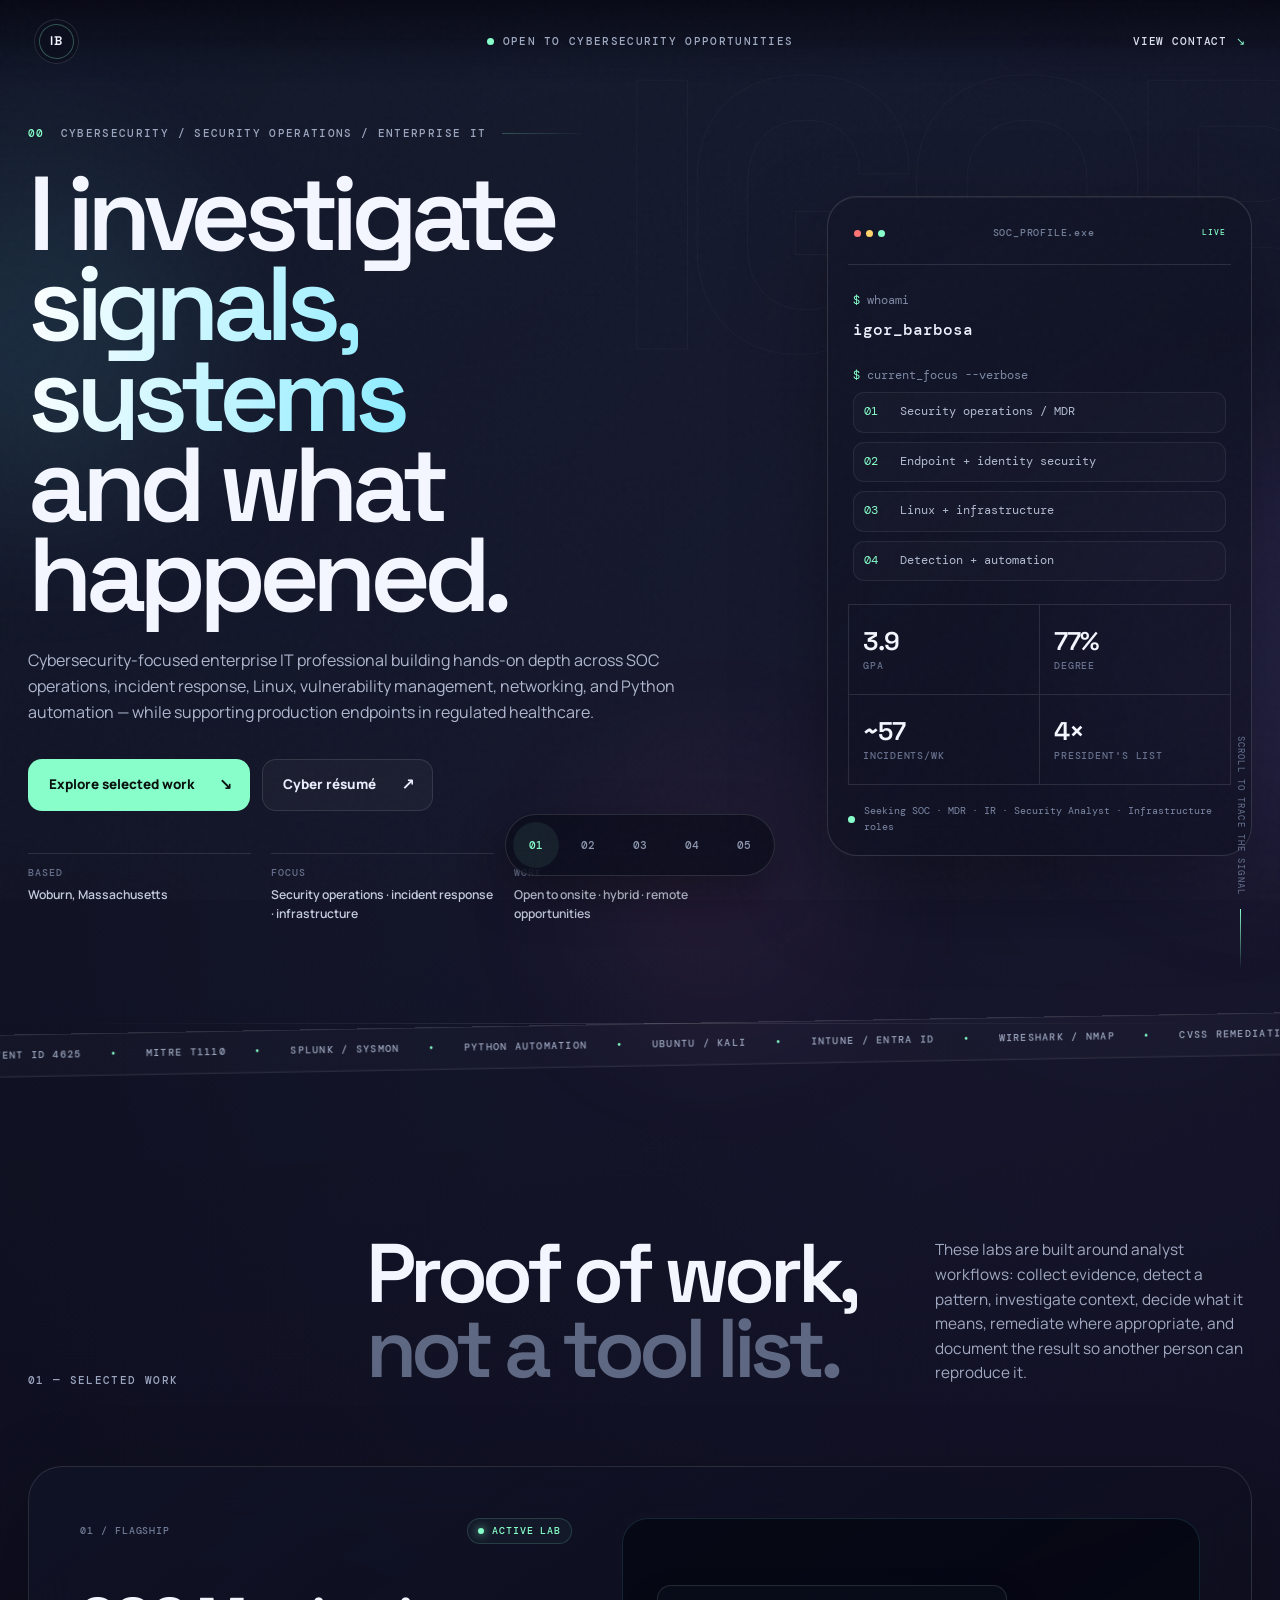
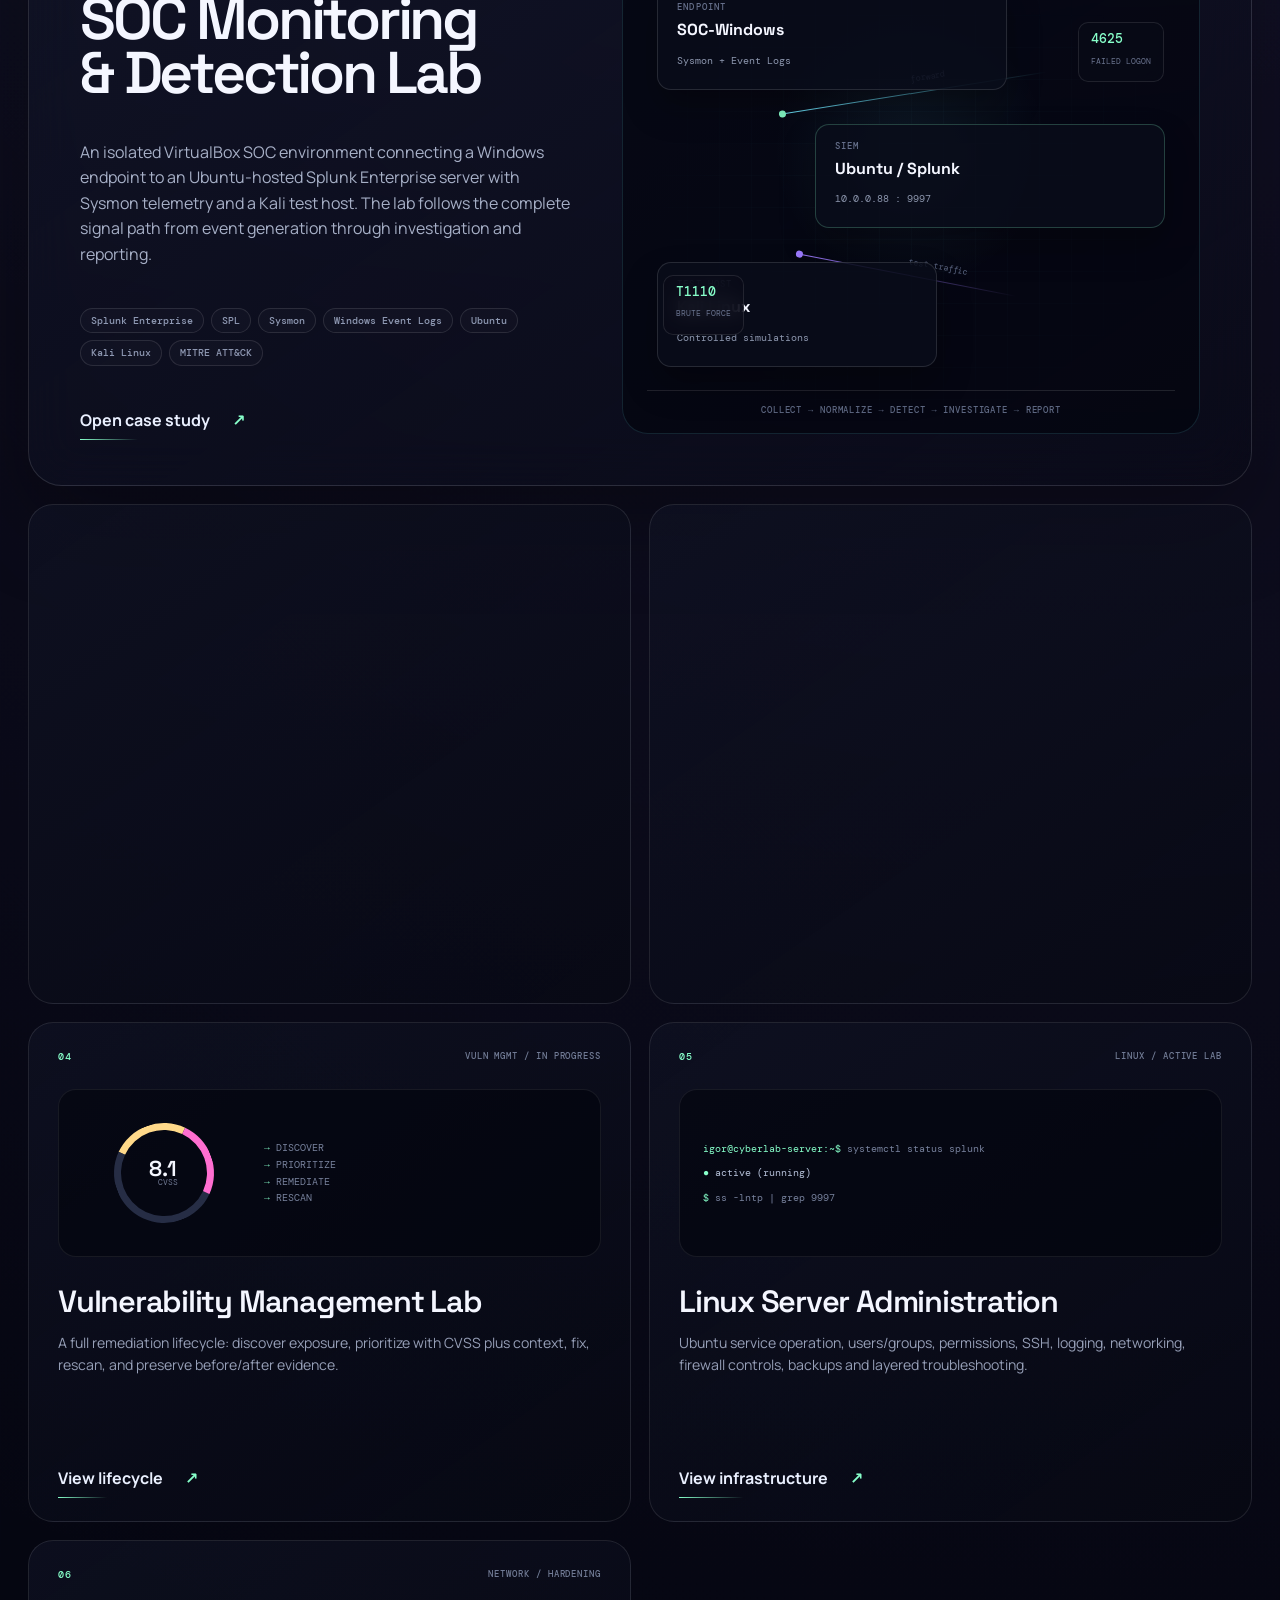
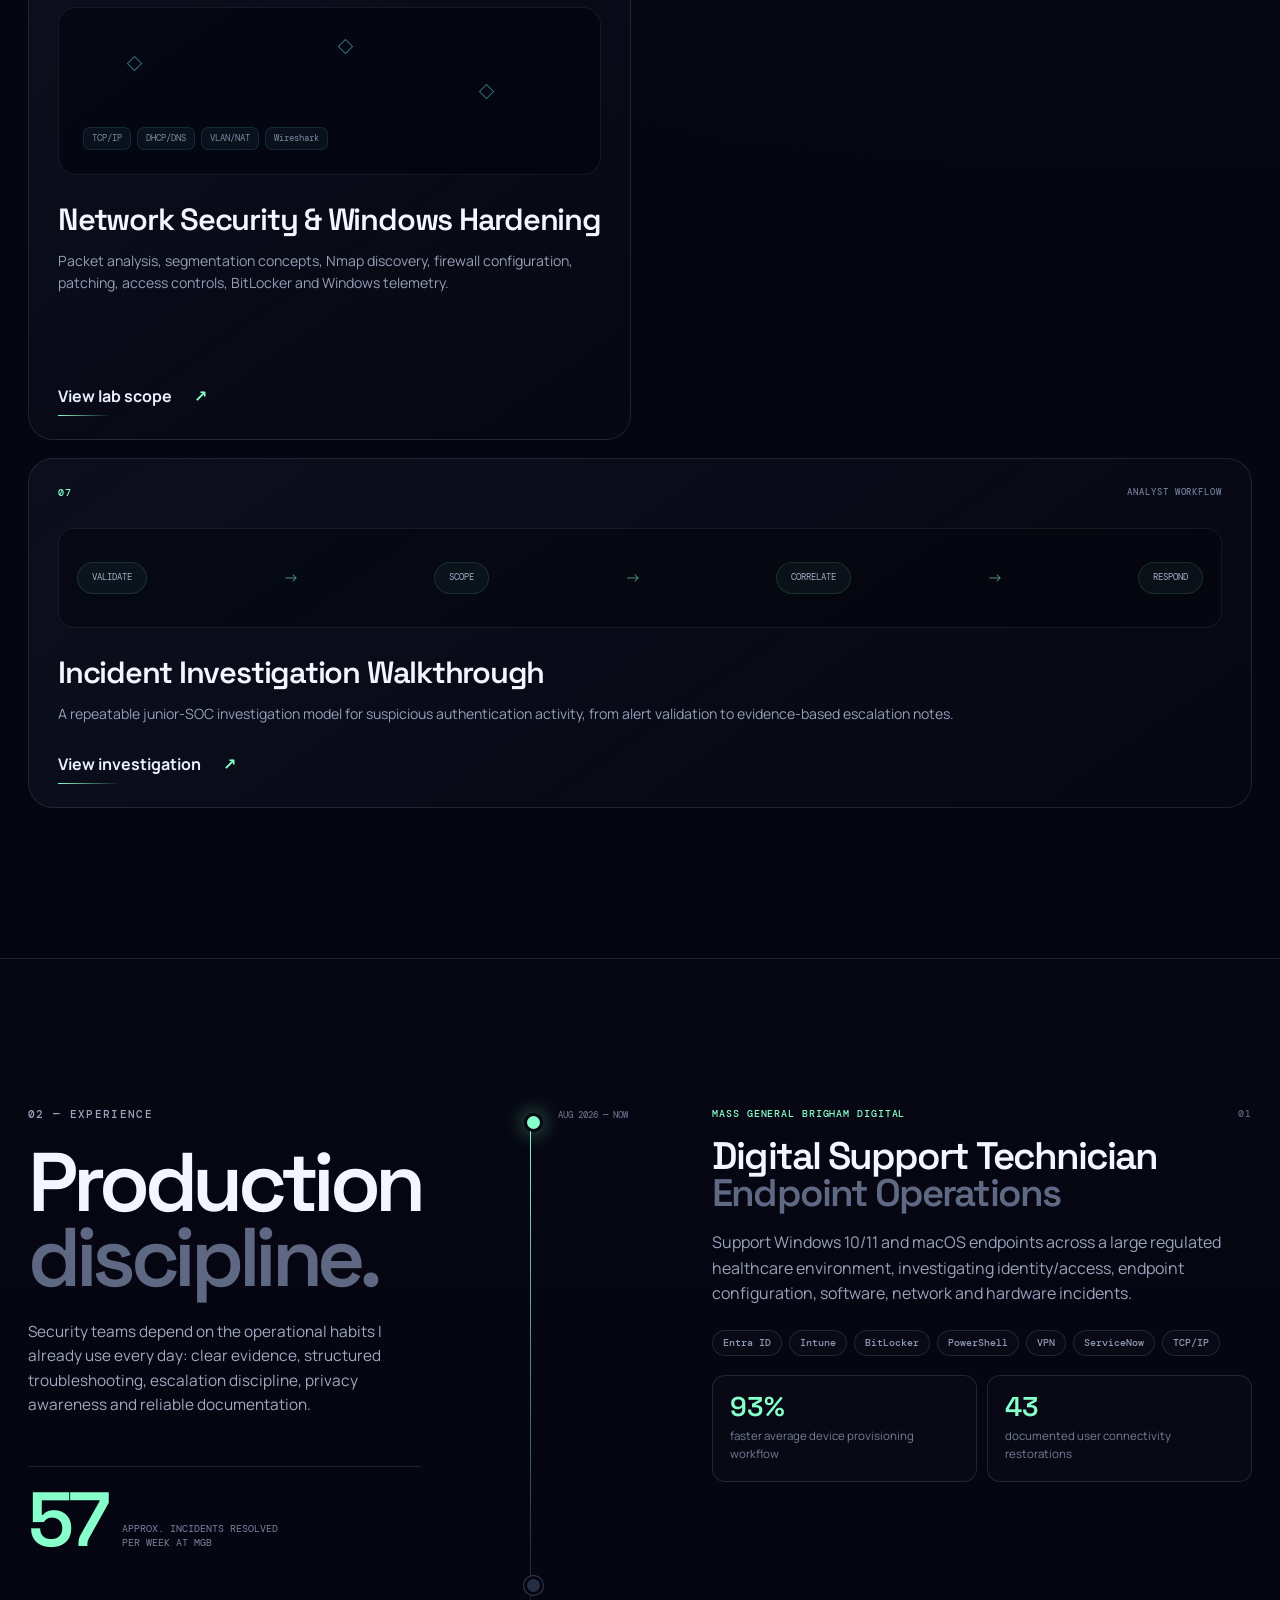
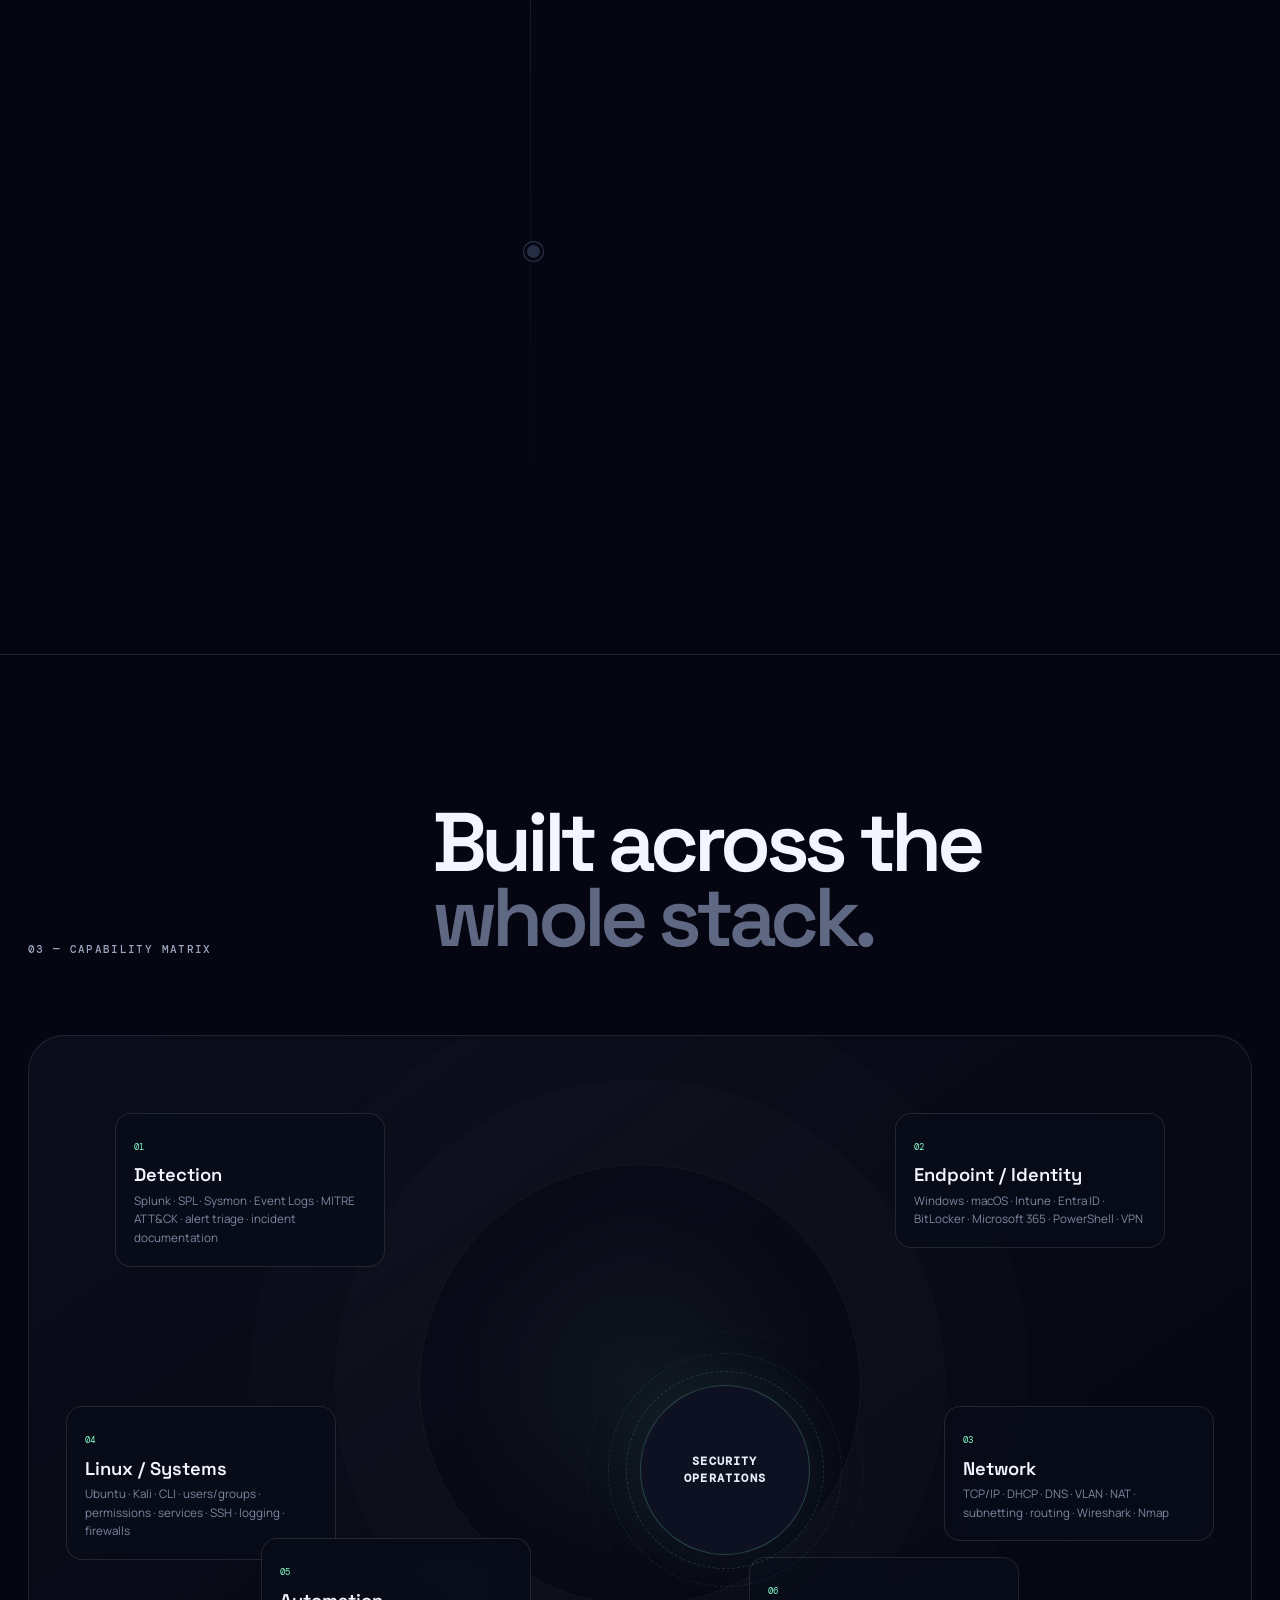
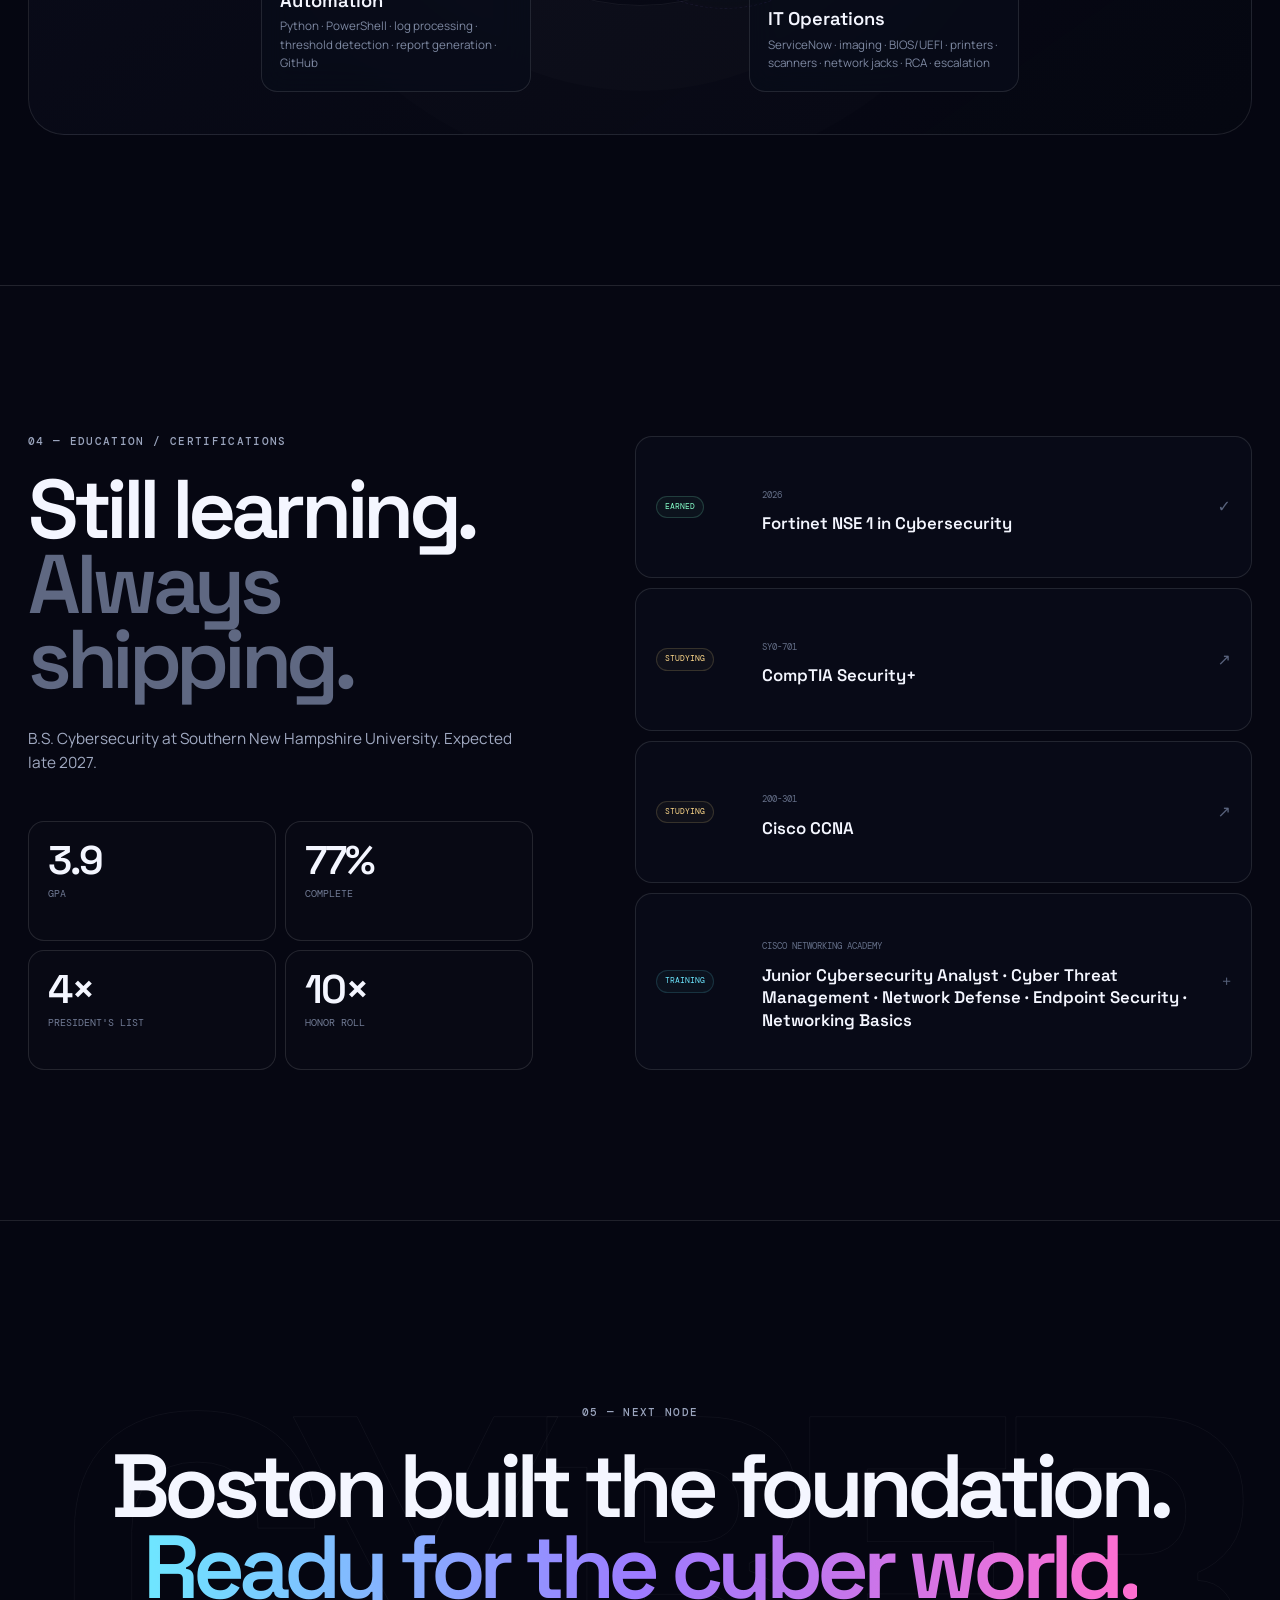
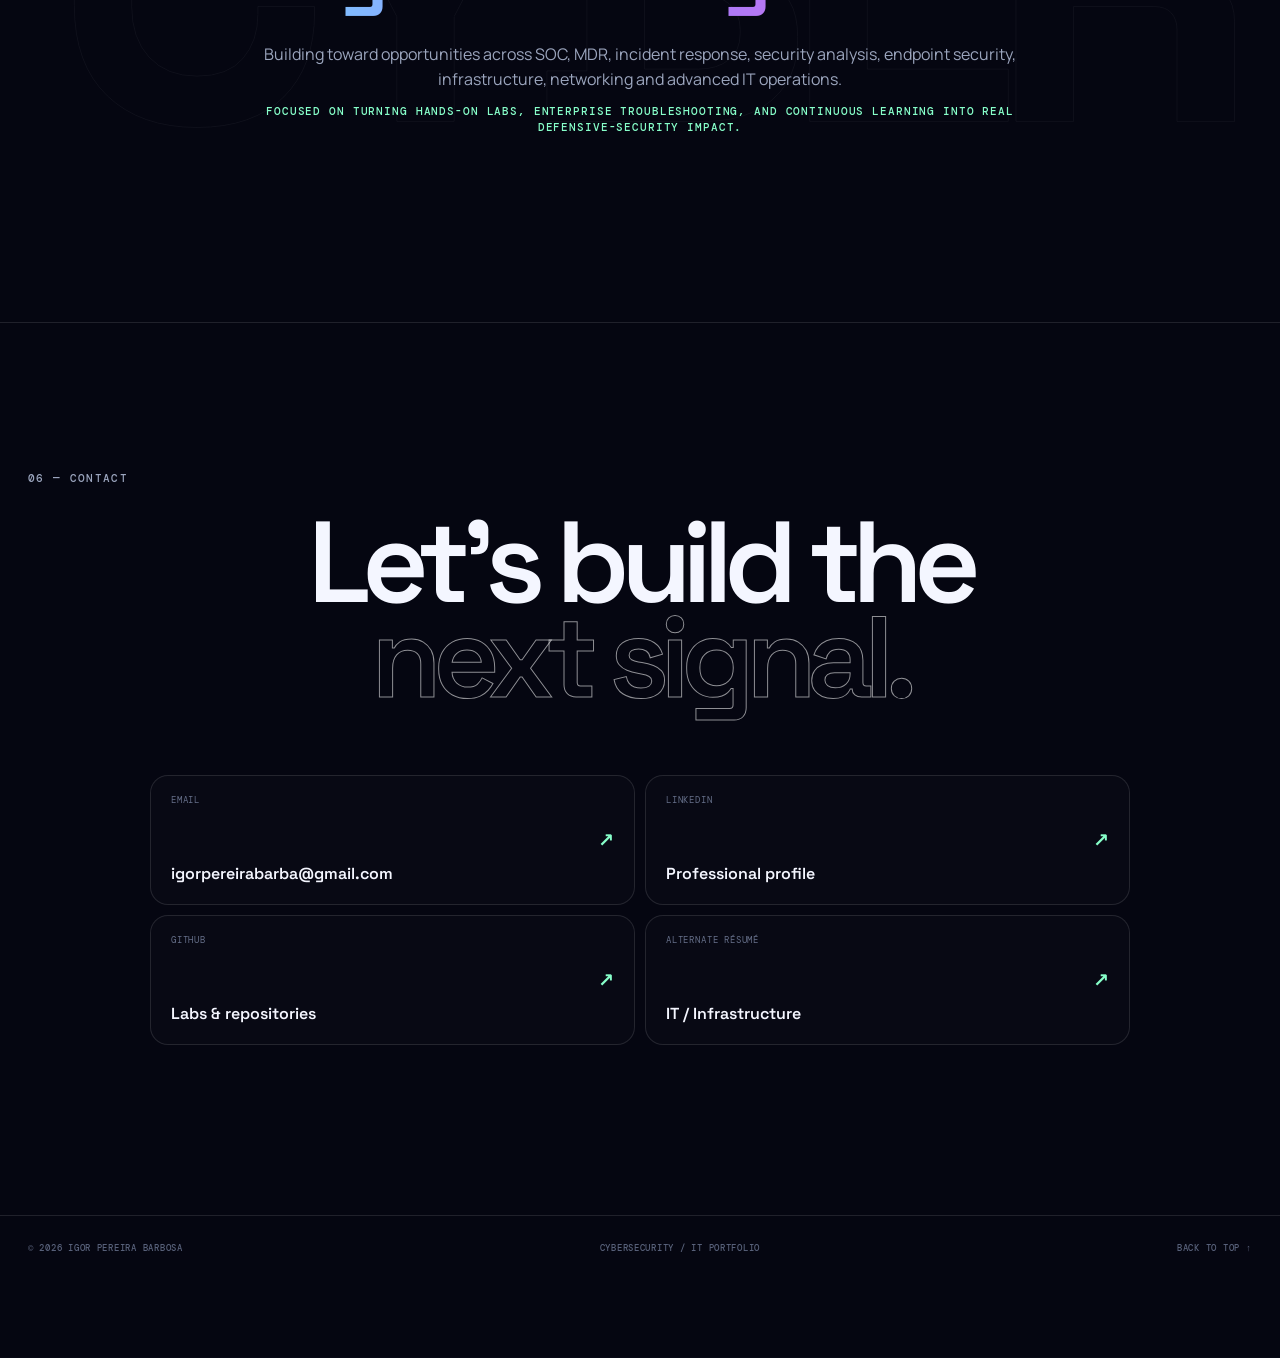
==== commit 1008b696: "Fix portfolio links, remove DFW branding, and route projects to exact repositories" ====
--- a/index.html
+++ b/index.html
@@ -3,15 +3,15 @@
 <head>
   <meta charset="utf-8" />
   <meta name="viewport" content="width=device-width, initial-scale=1" />
-  <meta name="description" content="Igor Pereira Barbosa — cybersecurity and enterprise IT portfolio focused on SOC operations, incident response, endpoint security, Linux, vulnerability management, networking, and security automation. Relocating independently to Dallas-Fort Worth." />
-  <meta name="keywords" content="Igor Barbosa, cybersecurity, SOC analyst, Dallas cybersecurity, incident response, Splunk, Sysmon, Python, Linux, vulnerability management, Intune, Entra ID, IT support" />
+  <meta name="description" content="Igor Pereira Barbosa — cybersecurity and enterprise IT portfolio focused on SOC operations, incident response, endpoint security, Linux, vulnerability management, networking, and security automation." />
+  <meta name="keywords" content="Igor Barbosa, cybersecurity, SOC analyst, incident response, Splunk, Sysmon, Python, Linux, vulnerability management, Intune, Entra ID, IT support" />
   <meta name="author" content="Igor Pereira Barbosa" />
   <meta name="theme-color" content="#050611" />
   <meta property="og:title" content="Igor Barbosa | Cybersecurity & IT Portfolio" />
   <meta property="og:description" content="Security operations, Linux, vulnerability management, phishing detection, Python automation, and enterprise endpoint operations." />
   <meta property="og:type" content="website" />
   <title>Igor Barbosa — Cybersecurity & IT</title>
-  <link rel="icon" href="assets/favicon.svg" type="image/svg+xml" />
+  <link rel="icon" href="favicon.svg" type="image/svg+xml" />
   <link rel="preconnect" href="https://fonts.googleapis.com" />
   <link rel="preconnect" href="https://fonts.gstatic.com" crossorigin />
   <link href="https://fonts.googleapis.com/css2?family=DM+Mono:wght@300;400;500&family=Manrope:wght@400;500;600;700;800&family=Space+Grotesk:wght@400;500;600;700&display=swap" rel="stylesheet" />
@@ -25,7 +25,7 @@
     "email":"mailto:igorpereirabarba@gmail.com",
     "sameAs":[
       "https://github.com/igorpereirabarba",
-      "https://www.linkedin.com/in/igor-barbosa12a072280"
+      "https://www.linkedin.com/in/igor-barbosa-12a072280"
     ],
     "knowsAbout":["Security Operations","Splunk","Sysmon","Incident Response","Linux","Python","Microsoft Intune","Microsoft Entra ID","Vulnerability Management","Networking"]
   }
@@ -42,14 +42,9 @@
   <div class="cursor cursor-ring" aria-hidden="true"></div>
 
   <header class="topbar" id="top">
-    <a class="monogram magnetic" href="#top" aria-label="Igor Barbosa home">
-      <span>IB</span><i></i>
-    </a>
-    <div class="topbar-status">
-      <span class="pulse-dot"></span>
-      <span>DFW relocation active</span>
-    </div>
-    <a class="availability magnetic" href="mailto:igorpereirabarba@gmail.com">AVAILABLE FOR SELECT ROLES <span>↗</span></a>
+    <a class="monogram magnetic" href="#top" aria-label="Igor Barbosa home"><span>IB</span><i></i></a>
+    <div class="topbar-status"><span class="pulse-dot"></span><span>OPEN TO CYBERSECURITY OPPORTUNITIES</span></div>
+    <a class="availability magnetic" href="#contact">VIEW CONTACT <span>↘</span></a>
   </header>
 
   <nav class="dock" aria-label="Primary navigation">
@@ -65,75 +60,41 @@
       <div class="hero-watermark" aria-hidden="true">IGOR</div>
       <div class="hero-grid shell">
         <div class="hero-copy-wrap reveal-group">
-          <div class="hero-kicker reveal-item">
-            <span class="index">00</span>
-            <span>CYBERSECURITY / SECURITY OPERATIONS / ENTERPRISE IT</span>
-          </div>
-
-          <h1 class="hero-title reveal-item">
-            <span>I investigate</span>
-            <span class="gradient-type">signals, systems</span>
-            <span>and what happened.</span>
-          </h1>
-
+          <div class="hero-kicker reveal-item"><span class="index">00</span><span>CYBERSECURITY / SECURITY OPERATIONS / ENTERPRISE IT</span></div>
+          <h1 class="hero-title reveal-item"><span>I investigate</span><span class="gradient-type">signals, systems</span><span>and what happened.</span></h1>
           <p class="hero-lede reveal-item">Cybersecurity-focused enterprise IT professional building hands-on depth across SOC operations, incident response, Linux, vulnerability management, networking, and Python automation — while supporting production endpoints in regulated healthcare.</p>
-
           <div class="hero-actions reveal-item">
             <a class="cta magnetic" href="#projects"><span>Explore selected work</span><b>↘</b></a>
-            <a class="cta cta-quiet magnetic" href="assets/Igor_Barbosa_Cybersecurity_Master_Resume_Dallas.pdf" target="_blank" rel="noopener"><span>Cyber résumé</span><b>↗</b></a>
+            <a class="cta cta-quiet magnetic" href="Igor_Barbosa_Cybersecurity_Master_Resume_Dallas.pdf" target="_blank" rel="noopener"><span>Cyber résumé</span><b>↗</b></a>
           </div>
-
           <div class="hero-meta reveal-item">
-            <div><span>BASED</span><strong>Woburn, MA → Dallas–Fort Worth</strong></div>
-            <div><span>RELOCATION</span><strong>Independent · no assistance required</strong></div>
-            <div><span>ONSITE</span><strong>Within 3 weeks of accepted offer</strong></div>
+            <div><span>BASED</span><strong>Woburn, Massachusetts</strong></div>
+            <div><span>FOCUS</span><strong>Security operations · incident response · infrastructure</strong></div>
+            <div><span>WORK</span><strong>Open to onsite · hybrid · remote opportunities</strong></div>
           </div>
         </div>
 
         <aside class="command-card spotlight-card tilt reveal-group" data-tilt-strength="4" aria-label="Cybersecurity professional snapshot">
           <div class="card-glow" aria-hidden="true"></div>
-          <div class="terminal-head reveal-item">
-            <div><i></i><i></i><i></i></div>
-            <span>SOC_PROFILE.exe</span>
-            <small>LIVE</small>
+          <div class="terminal-head reveal-item"><div><i></i><i></i><i></i></div><span>SOC_PROFILE.exe</span><small>LIVE</small></div>
+          <div class="terminal-body reveal-item">
+            <p><em>$</em> whoami</p><strong>igor_barbosa</strong><p><em>$</em> current_focus --verbose</p>
+            <ul class="terminal-list"><li><span>01</span> Security operations / MDR</li><li><span>02</span> Endpoint + identity security</li><li><span>03</span> Linux + infrastructure</li><li><span>04</span> Detection + automation</li></ul>
           </div>
-          <div class="terminal-body reveal-item">
-            <p><em>$</em> whoami</p>
-            <strong>igor_barbosa</strong>
-            <p><em>$</em> current_focus --verbose</p>
-            <ul class="terminal-list">
-              <li><span>01</span> Security operations / MDR</li>
-              <li><span>02</span> Endpoint + identity security</li>
-              <li><span>03</span> Linux + infrastructure</li>
-              <li><span>04</span> Detection + automation</li>
-            </ul>
-          </div>
-          <div class="terminal-stats reveal-item">
-            <div><strong>3.9</strong><span>GPA</span></div>
-            <div><strong>77%</strong><span>Degree</span></div>
-            <div><strong>~57</strong><span>Incidents/wk</span></div>
-            <div><strong>4×</strong><span>President's List</span></div>
-          </div>
+          <div class="terminal-stats reveal-item"><div><strong>3.9</strong><span>GPA</span></div><div><strong>77%</strong><span>Degree</span></div><div><strong>~57</strong><span>Incidents/wk</span></div><div><strong>4×</strong><span>President's List</span></div></div>
           <div class="terminal-foot reveal-item"><span class="pulse-dot"></span> Seeking SOC · MDR · IR · Security Analyst · Infrastructure roles</div>
         </aside>
       </div>
       <div class="scroll-cue" aria-hidden="true"><span>SCROLL TO TRACE THE SIGNAL</span><i></i></div>
     </section>
 
-    <section class="signal-strip" aria-label="Core capability highlights">
-      <div class="signal-track">
-        <span>EVENT ID 4625</span><i>•</i><span>MITRE T1110</span><i>•</i><span>SPLUNK / SYSMON</span><i>•</i><span>PYTHON AUTOMATION</span><i>•</i><span>UBUNTU / KALI</span><i>•</i><span>INTUNE / ENTRA ID</span><i>•</i><span>WIRESHARK / NMAP</span><i>•</i><span>CVSS REMEDIATION</span><i>•</i>
-        <span aria-hidden="true">EVENT ID 4625</span><i aria-hidden="true">•</i><span aria-hidden="true">MITRE T1110</span><i aria-hidden="true">•</i><span aria-hidden="true">SPLUNK / SYSMON</span><i aria-hidden="true">•</i><span aria-hidden="true">PYTHON AUTOMATION</span><i aria-hidden="true">•</i><span aria-hidden="true">UBUNTU / KALI</span><i aria-hidden="true">•</i><span aria-hidden="true">INTUNE / ENTRA ID</span><i aria-hidden="true">•</i><span aria-hidden="true">WIRESHARK / NMAP</span><i aria-hidden="true">•</i><span aria-hidden="true">CVSS REMEDIATION</span><i aria-hidden="true">•</i>
-      </div>
-    </section>
+    <section class="signal-strip" aria-label="Core capability highlights"><div class="signal-track">
+      <span>EVENT ID 4625</span><i>•</i><span>MITRE T1110</span><i>•</i><span>SPLUNK / SYSMON</span><i>•</i><span>PYTHON AUTOMATION</span><i>•</i><span>UBUNTU / KALI</span><i>•</i><span>INTUNE / ENTRA ID</span><i>•</i><span>WIRESHARK / NMAP</span><i>•</i><span>CVSS REMEDIATION</span><i>•</i>
+      <span aria-hidden="true">EVENT ID 4625</span><i aria-hidden="true">•</i><span aria-hidden="true">MITRE T1110</span><i aria-hidden="true">•</i><span aria-hidden="true">SPLUNK / SYSMON</span><i aria-hidden="true">•</i><span aria-hidden="true">PYTHON AUTOMATION</span><i aria-hidden="true">•</i><span aria-hidden="true">UBUNTU / KALI</span><i aria-hidden="true">•</i><span aria-hidden="true">INTUNE / ENTRA ID</span><i aria-hidden="true">•</i><span aria-hidden="true">WIRESHARK / NMAP</span><i aria-hidden="true">•</i><span aria-hidden="true">CVSS REMEDIATION</span><i aria-hidden="true">•</i>
+    </div></section>
 
     <section class="projects section-shell" id="projects">
-      <div class="shell section-intro reveal-group">
-        <div class="section-index reveal-item">01 — SELECTED WORK</div>
-        <h2 class="section-title reveal-item">Proof of work,<br><span>not a tool list.</span></h2>
-        <p class="section-copy reveal-item">These labs are built around analyst workflows: collect evidence, detect a pattern, investigate context, decide what it means, remediate where appropriate, and document the result so another person can reproduce it.</p>
-      </div>
-
+      <div class="shell section-intro reveal-group"><div class="section-index reveal-item">01 — SELECTED WORK</div><h2 class="section-title reveal-item">Proof of work,<br><span>not a tool list.</span></h2><p class="section-copy reveal-item">These labs are built around analyst workflows: collect evidence, detect a pattern, investigate context, decide what it means, remediate where appropriate, and document the result so another person can reproduce it.</p></div>
       <div class="project-showcase shell">
         <article class="feature-project spotlight-card tilt reveal-group" data-tilt-strength="2">
           <div class="card-glow" aria-hidden="true"></div>
@@ -142,245 +103,57 @@
             <h3 class="reveal-item">SOC Monitoring<br>& Detection Lab</h3>
             <p class="reveal-item">An isolated VirtualBox SOC environment connecting a Windows endpoint to an Ubuntu-hosted Splunk Enterprise server with Sysmon telemetry and a Kali test host. The lab follows the complete signal path from event generation through investigation and reporting.</p>
             <div class="tag-cloud reveal-item"><span>Splunk Enterprise</span><span>SPL</span><span>Sysmon</span><span>Windows Event Logs</span><span>Ubuntu</span><span>Kali Linux</span><span>MITRE ATT&CK</span></div>
-            <button class="case-link magnetic reveal-item" data-project="soc"><span>Open case study</span><b>↗</b></button>
+            <button class="case-link magnetic reveal-item" data-project="soc" data-repo="https://github.com/igorpereirabarba/home-soc-lab"><span>Open case study</span><b>↗</b></button>
           </div>
-
-          <div class="soc-visual reveal-item" aria-label="SOC data flow illustration">
-            <div class="radar-grid" aria-hidden="true"></div>
-            <div class="soc-node endpoint"><small>ENDPOINT</small><strong>SOC-Windows</strong><span>Sysmon + Event Logs</span></div>
-            <div class="soc-line line-a"><i></i><span>forward</span></div>
-            <div class="soc-node siem"><small>SIEM</small><strong>Ubuntu / Splunk</strong><span>10.0.0.88 : 9997</span></div>
-            <div class="soc-line line-b"><i></i><span>test traffic</span></div>
-            <div class="soc-node adversary"><small>TEST HOST</small><strong>Kali Linux</strong><span>Controlled simulations</span></div>
-            <div class="event-float event-a"><span>4625</span><small>FAILED LOGON</small></div>
-            <div class="event-float event-b"><span>T1110</span><small>BRUTE FORCE</small></div>
-            <div class="soc-flow">COLLECT → NORMALIZE → DETECT → INVESTIGATE → REPORT</div>
-          </div>
+          <div class="soc-visual reveal-item" aria-label="SOC data flow illustration"><div class="radar-grid" aria-hidden="true"></div><div class="soc-node endpoint"><small>ENDPOINT</small><strong>SOC-Windows</strong><span>Sysmon + Event Logs</span></div><div class="soc-line line-a"><i></i><span>forward</span></div><div class="soc-node siem"><small>SIEM</small><strong>Ubuntu / Splunk</strong><span>10.0.0.88 : 9997</span></div><div class="soc-line line-b"><i></i><span>test traffic</span></div><div class="soc-node adversary"><small>TEST HOST</small><strong>Kali Linux</strong><span>Controlled simulations</span></div><div class="event-float event-a"><span>4625</span><small>FAILED LOGON</small></div><div class="event-float event-b"><span>T1110</span><small>BRUTE FORCE</small></div><div class="soc-flow">COLLECT → NORMALIZE → DETECT → INVESTIGATE → REPORT</div></div>
         </article>
 
         <div class="work-grid">
-          <article class="work-card spotlight-card tilt reveal-group" data-project-card="automation" data-tilt-strength="5">
-            <div class="card-glow" aria-hidden="true"></div>
-            <div class="work-top reveal-item"><span>02</span><small>PYTHON / BUILT</small></div>
-            <div class="work-preview preview-code reveal-item" aria-hidden="true">
-              <span>threshold = 5</span>
-              <span>severity = "HIGH"</span>
-              <span>mitre = "T1110"</span>
-              <b>INC-873D24CB</b>
-            </div>
-            <h3 class="reveal-item">Failed-Login Alerting & Incident Automation</h3>
-            <p class="reveal-item">Threshold-based Python detection that turns structured failed-login data into consistent analyst alerts and incident reports.</p>
-            <button class="case-link magnetic reveal-item" data-project="automation"><span>View workflow</span><b>↗</b></button>
-          </article>
-
-          <article class="work-card spotlight-card tilt reveal-group" data-project-card="phishing" data-tilt-strength="5">
-            <div class="card-glow" aria-hidden="true"></div>
-            <div class="work-top reveal-item"><span>03</span><small>PYTHON / IN PROGRESS</small></div>
-            <div class="work-preview preview-mail reveal-item" aria-hidden="true">
-              <div><i>!</i><span>Sender domain mismatch</span></div>
-              <div><i>↗</i><span>Suspicious URL pattern</span></div>
-              <div><i>⌁</i><span>Urgency language detected</span></div>
-            </div>
-            <h3 class="reveal-item">Phishing Email Detector</h3>
-            <p class="reveal-item">Explainable phishing triage that surfaces sender, URL, language and attachment indicators instead of hiding behind a binary verdict.</p>
-            <button class="case-link magnetic reveal-item" data-project="phishing"><span>View concept</span><b>↗</b></button>
-          </article>
-
-          <article class="work-card spotlight-card tilt reveal-group" data-project-card="vulnerability" data-tilt-strength="5">
-            <div class="card-glow" aria-hidden="true"></div>
-            <div class="work-top reveal-item"><span>04</span><small>VULN MGMT / IN PROGRESS</small></div>
-            <div class="work-preview preview-risk reveal-item" aria-hidden="true">
-              <div class="risk-ring"><span>8.1</span><small>CVSS</small></div>
-              <div class="risk-steps"><span>discover</span><span>prioritize</span><span>remediate</span><span>rescan</span></div>
-            </div>
-            <h3 class="reveal-item">Vulnerability Management Lab</h3>
-            <p class="reveal-item">A full remediation lifecycle: discover exposure, prioritize with CVSS plus context, fix, rescan, and preserve before/after evidence.</p>
-            <button class="case-link magnetic reveal-item" data-project="vulnerability"><span>View lifecycle</span><b>↗</b></button>
-          </article>
-
-          <article class="work-card spotlight-card tilt reveal-group" data-project-card="linux" data-tilt-strength="5">
-            <div class="card-glow" aria-hidden="true"></div>
-            <div class="work-top reveal-item"><span>05</span><small>LINUX / ACTIVE LAB</small></div>
-            <div class="work-preview preview-linux reveal-item" aria-hidden="true">
-              <p><em>igor@cyberlab-server:~$</em> systemctl status splunk</p>
-              <p><em>●</em> active (running)</p>
-              <p><em>$</em> ss -lntp | grep 9997</p>
-            </div>
-            <h3 class="reveal-item">Linux Server Administration</h3>
-            <p class="reveal-item">Ubuntu service operation, users/groups, permissions, SSH, logging, networking, firewall controls, backups and layered troubleshooting.</p>
-            <button class="case-link magnetic reveal-item" data-project="linux"><span>View infrastructure</span><b>↗</b></button>
-          </article>
-
-          <article class="work-card spotlight-card tilt reveal-group" data-project-card="network" data-tilt-strength="5">
-            <div class="card-glow" aria-hidden="true"></div>
-            <div class="work-top reveal-item"><span>06</span><small>NETWORK / HARDENING</small></div>
-            <div class="work-preview preview-network reveal-item" aria-hidden="true">
-              <div class="packet p1"></div><div class="packet p2"></div><div class="packet p3"></div>
-              <span>TCP/IP</span><span>DHCP/DNS</span><span>VLAN/NAT</span><span>Wireshark</span>
-            </div>
-            <h3 class="reveal-item">Network Security & Windows Hardening</h3>
-            <p class="reveal-item">Packet analysis, segmentation concepts, Nmap discovery, firewall configuration, patching, access controls, BitLocker and Windows telemetry.</p>
-            <button class="case-link magnetic reveal-item" data-project="network"><span>View lab scope</span><b>↗</b></button>
-          </article>
-
-          <article class="work-card workflow-card spotlight-card tilt reveal-group" data-project-card="workflow" data-tilt-strength="5">
-            <div class="card-glow" aria-hidden="true"></div>
-            <div class="work-top reveal-item"><span>07</span><small>ANALYST WORKFLOW</small></div>
-            <div class="workflow-chain reveal-item" aria-hidden="true">
-              <span>validate</span><i>→</i><span>scope</span><i>→</i><span>correlate</span><i>→</i><span>respond</span>
-            </div>
-            <h3 class="reveal-item">Incident Investigation Walkthrough</h3>
-            <p class="reveal-item">A repeatable junior-SOC investigation model for suspicious authentication activity, from alert validation to evidence-based escalation notes.</p>
-            <button class="case-link magnetic reveal-item" data-project="workflow"><span>View investigation</span><b>↗</b></button>
-          </article>
+          <article class="work-card spotlight-card tilt reveal-group" data-project-card="automation" data-tilt-strength="5"><div class="card-glow" aria-hidden="true"></div><div class="work-top reveal-item"><span>02</span><small>PYTHON / BUILT</small></div><div class="work-preview preview-code reveal-item" aria-hidden="true"><span>threshold = 5</span><span>severity = "HIGH"</span><span>mitre = "T1110"</span><b>INC-873D24CB</b></div><h3 class="reveal-item">Failed-Login Alerting & Incident Automation</h3><p class="reveal-item">Threshold-based Python detection that turns structured failed-login data into consistent analyst alerts and incident reports.</p><button class="case-link magnetic reveal-item" data-project="automation" data-repo="https://github.com/igorpereirabarba/security-log-automation"><span>View workflow</span><b>↗</b></button></article>
+          <article class="work-card spotlight-card tilt reveal-group" data-project-card="phishing" data-tilt-strength="5"><div class="card-glow" aria-hidden="true"></div><div class="work-top reveal-item"><span>03</span><small>PYTHON / IN PROGRESS</small></div><div class="work-preview preview-mail reveal-item" aria-hidden="true"><div><i>!</i><span>Sender domain mismatch</span></div><div><i>↗</i><span>Suspicious URL pattern</span></div><div><i>⌁</i><span>Urgency language detected</span></div></div><h3 class="reveal-item">Phishing Email Detector</h3><p class="reveal-item">Explainable phishing triage that surfaces sender, URL, language and attachment indicators instead of hiding behind a binary verdict.</p><button class="case-link magnetic reveal-item" data-project="phishing" data-repo="https://github.com/igorpereirabarba/phishing-email-detector"><span>View concept</span><b>↗</b></button></article>
+          <article class="work-card spotlight-card tilt reveal-group" data-project-card="vulnerability" data-tilt-strength="5"><div class="card-glow" aria-hidden="true"></div><div class="work-top reveal-item"><span>04</span><small>VULN MGMT / IN PROGRESS</small></div><div class="work-preview preview-risk reveal-item" aria-hidden="true"><div class="risk-ring"><span>8.1</span><small>CVSS</small></div><div class="risk-steps"><span>discover</span><span>prioritize</span><span>remediate</span><span>rescan</span></div></div><h3 class="reveal-item">Vulnerability Management Lab</h3><p class="reveal-item">A full remediation lifecycle: discover exposure, prioritize with CVSS plus context, fix, rescan, and preserve before/after evidence.</p><button class="case-link magnetic reveal-item" data-project="vulnerability" data-repo="https://github.com/igorpereirabarba/vulnerability-management-lab"><span>View lifecycle</span><b>↗</b></button></article>
+          <article class="work-card spotlight-card tilt reveal-group" data-project-card="linux" data-tilt-strength="5"><div class="card-glow" aria-hidden="true"></div><div class="work-top reveal-item"><span>05</span><small>LINUX / ACTIVE LAB</small></div><div class="work-preview preview-linux reveal-item" aria-hidden="true"><p><em>igor@cyberlab-server:~$</em> systemctl status splunk</p><p><em>●</em> active (running)</p><p><em>$</em> ss -lntp | grep 9997</p></div><h3 class="reveal-item">Linux Server Administration</h3><p class="reveal-item">Ubuntu service operation, users/groups, permissions, SSH, logging, networking, firewall controls, backups and layered troubleshooting.</p><button class="case-link magnetic reveal-item" data-project="linux" data-repo="https://github.com/igorpereirabarba/linux-server-administration"><span>View infrastructure</span><b>↗</b></button></article>
+          <article class="work-card spotlight-card tilt reveal-group" data-project-card="network" data-tilt-strength="5"><div class="card-glow" aria-hidden="true"></div><div class="work-top reveal-item"><span>06</span><small>NETWORK / HARDENING</small></div><div class="work-preview preview-network reveal-item" aria-hidden="true"><div class="packet p1"></div><div class="packet p2"></div><div class="packet p3"></div><span>TCP/IP</span><span>DHCP/DNS</span><span>VLAN/NAT</span><span>Wireshark</span></div><h3 class="reveal-item">Network Security & Windows Hardening</h3><p class="reveal-item">Packet analysis, segmentation concepts, Nmap discovery, firewall configuration, patching, access controls, BitLocker and Windows telemetry.</p><button class="case-link magnetic reveal-item" data-project="network" data-repo="https://github.com/igorpereirabarba/network-security-windows-hardening"><span>View lab scope</span><b>↗</b></button></article>
+          <article class="work-card workflow-card spotlight-card tilt reveal-group" data-project-card="workflow" data-tilt-strength="5"><div class="card-glow" aria-hidden="true"></div><div class="work-top reveal-item"><span>07</span><small>ANALYST WORKFLOW</small></div><div class="workflow-chain reveal-item" aria-hidden="true"><span>validate</span><i>→</i><span>scope</span><i>→</i><span>correlate</span><i>→</i><span>respond</span></div><h3 class="reveal-item">Incident Investigation Walkthrough</h3><p class="reveal-item">A repeatable junior-SOC investigation model for suspicious authentication activity, from alert validation to evidence-based escalation notes.</p><button class="case-link magnetic reveal-item" data-project="workflow" data-repo="https://github.com/igorpereirabarba/incident-investigation-walkthrough"><span>View investigation</span><b>↗</b></button></article>
         </div>
       </div>
     </section>
 
     <section class="experience section-shell" id="experience">
       <div class="shell experience-layout">
-        <div class="experience-sticky reveal-group">
-          <div class="section-index reveal-item">02 — EXPERIENCE</div>
-          <h2 class="section-title reveal-item">Production<br><span>discipline.</span></h2>
-          <p class="section-copy reveal-item">Security teams depend on the operational habits I already use every day: clear evidence, structured troubleshooting, escalation discipline, privacy awareness and reliable documentation.</p>
-          <div class="experience-counter reveal-item"><strong>57</strong><span>approx. incidents resolved<br>per week at MGB</span></div>
-        </div>
-
+        <div class="experience-sticky reveal-group"><div class="section-index reveal-item">02 — EXPERIENCE</div><h2 class="section-title reveal-item">Production<br><span>discipline.</span></h2><p class="section-copy reveal-item">Security teams depend on the operational habits I already use every day: clear evidence, structured troubleshooting, escalation discipline, privacy awareness and reliable documentation.</p><div class="experience-counter reveal-item"><strong>57</strong><span>approx. incidents resolved<br>per week at MGB</span></div></div>
         <div class="experience-stream">
-          <article class="experience-item reveal-group current-role">
-            <div class="experience-date reveal-item">AUG 2026 — NOW</div>
-            <div class="experience-body">
-              <div class="experience-company reveal-item">MASS GENERAL BRIGHAM DIGITAL <span>01</span></div>
-              <h3 class="reveal-item">Digital Support Technician<br><span>Endpoint Operations</span></h3>
-              <p class="reveal-item">Support Windows 10/11 and macOS endpoints across a large regulated healthcare environment, investigating identity/access, endpoint configuration, software, network and hardware incidents.</p>
-              <div class="experience-tags reveal-item"><span>Entra ID</span><span>Intune</span><span>BitLocker</span><span>PowerShell</span><span>VPN</span><span>ServiceNow</span><span>TCP/IP</span></div>
-              <div class="impact-grid reveal-item">
-                <div><strong>93%</strong><span>faster average device provisioning workflow</span></div>
-                <div><strong>43</strong><span>documented user connectivity restorations</span></div>
-              </div>
-            </div>
-          </article>
-
-          <article class="experience-item reveal-group">
-            <div class="experience-date reveal-item">OCT 2024 — AUG 2026</div>
-            <div class="experience-body">
-              <div class="experience-company reveal-item">FEDEX EXPRESS <span>02</span></div>
-              <h3 class="reveal-item">Courier / Swing Driver</h3>
-              <p class="reveal-item">Managed roughly 90–120 daily stops in a time-sensitive environment while adapting to changing priorities, safeguarding entrusted assets and maintaining dependable records and customer communication.</p>
-            </div>
-          </article>
-
-          <article class="experience-item reveal-group">
-            <div class="experience-date reveal-item">JUN 2020 — OCT 2024</div>
-            <div class="experience-body">
-              <div class="experience-company reveal-item">BJ'S WHOLESALE CLUB <span>03</span></div>
-              <h3 class="reveal-item">Perishable Manager</h3>
-              <p class="reveal-item">Led and trained approximately 15 associates and reduced monthly inventory shrink from about $40K to $5K through process controls, discrepancy analysis and accountability.</p>
-            </div>
-          </article>
+          <article class="experience-item reveal-group current-role"><div class="experience-date reveal-item">AUG 2026 — NOW</div><div class="experience-body"><div class="experience-company reveal-item">MASS GENERAL BRIGHAM DIGITAL <span>01</span></div><h3 class="reveal-item">Digital Support Technician<br><span>Endpoint Operations</span></h3><p class="reveal-item">Support Windows 10/11 and macOS endpoints across a large regulated healthcare environment, investigating identity/access, endpoint configuration, software, network and hardware incidents.</p><div class="experience-tags reveal-item"><span>Entra ID</span><span>Intune</span><span>BitLocker</span><span>PowerShell</span><span>VPN</span><span>ServiceNow</span><span>TCP/IP</span></div><div class="impact-grid reveal-item"><div><strong>93%</strong><span>faster average device provisioning workflow</span></div><div><strong>43</strong><span>documented user connectivity restorations</span></div></div></div></article>
+          <article class="experience-item reveal-group"><div class="experience-date reveal-item">OCT 2024 — AUG 2026</div><div class="experience-body"><div class="experience-company reveal-item">FEDEX EXPRESS <span>02</span></div><h3 class="reveal-item">Courier / Swing Driver</h3><p class="reveal-item">Managed roughly 90–120 daily stops in a time-sensitive environment while adapting to changing priorities, safeguarding entrusted assets and maintaining dependable records and customer communication.</p></div></article>
+          <article class="experience-item reveal-group"><div class="experience-date reveal-item">JUN 2020 — OCT 2024</div><div class="experience-body"><div class="experience-company reveal-item">BJ'S WHOLESALE CLUB <span>03</span></div><h3 class="reveal-item">Perishable Manager</h3><p class="reveal-item">Led and trained approximately 15 associates and reduced monthly inventory shrink from about $40K to $5K through process controls, discrepancy analysis and accountability.</p></div></article>
         </div>
       </div>
     </section>
 
-    <section class="skills section-shell" id="skills">
-      <div class="shell">
-        <div class="section-intro skills-intro reveal-group">
-          <div class="section-index reveal-item">03 — CAPABILITY MATRIX</div>
-          <h2 class="section-title reveal-item">Built across the<br><span>whole stack.</span></h2>
-        </div>
+    <section class="skills section-shell" id="skills"><div class="shell"><div class="section-intro skills-intro reveal-group"><div class="section-index reveal-item">03 — CAPABILITY MATRIX</div><h2 class="section-title reveal-item">Built across the<br><span>whole stack.</span></h2></div><div class="skill-orbit spotlight-card reveal-group"><div class="card-glow" aria-hidden="true"></div><div class="orbit-core reveal-item"><span>SECURITY<br>OPERATIONS</span><i></i><i></i><i></i></div><div class="skill-zone zone-a reveal-item"><small>01</small><h3>Detection</h3><p>Splunk · SPL · Sysmon · Event Logs · MITRE ATT&CK · alert triage · incident documentation</p></div><div class="skill-zone zone-b reveal-item"><small>02</small><h3>Endpoint / Identity</h3><p>Windows · macOS · Intune · Entra ID · BitLocker · Microsoft 365 · PowerShell · VPN</p></div><div class="skill-zone zone-c reveal-item"><small>03</small><h3>Network</h3><p>TCP/IP · DHCP · DNS · VLAN · NAT · subnetting · routing · Wireshark · Nmap</p></div><div class="skill-zone zone-d reveal-item"><small>04</small><h3>Linux / Systems</h3><p>Ubuntu · Kali · CLI · users/groups · permissions · services · SSH · logging · firewalls</p></div><div class="skill-zone zone-e reveal-item"><small>05</small><h3>Automation</h3><p>Python · PowerShell · log processing · threshold detection · report generation · GitHub</p></div><div class="skill-zone zone-f reveal-item"><small>06</small><h3>IT Operations</h3><p>ServiceNow · imaging · BIOS/UEFI · printers · scanners · network jacks · RCA · escalation</p></div></div></div></section>
 
-        <div class="skill-orbit spotlight-card reveal-group">
-          <div class="card-glow" aria-hidden="true"></div>
-          <div class="orbit-core reveal-item">
-            <span>SECURITY<br>OPERATIONS</span>
-            <i></i><i></i><i></i>
-          </div>
-          <div class="skill-zone zone-a reveal-item"><small>01</small><h3>Detection</h3><p>Splunk · SPL · Sysmon · Event Logs · MITRE ATT&CK · alert triage · incident documentation</p></div>
-          <div class="skill-zone zone-b reveal-item"><small>02</small><h3>Endpoint / Identity</h3><p>Windows · macOS · Intune · Entra ID · BitLocker · Microsoft 365 · PowerShell · VPN</p></div>
-          <div class="skill-zone zone-c reveal-item"><small>03</small><h3>Network</h3><p>TCP/IP · DHCP · DNS · VLAN · NAT · subnetting · routing · Wireshark · Nmap</p></div>
-          <div class="skill-zone zone-d reveal-item"><small>04</small><h3>Linux / Systems</h3><p>Ubuntu · Kali · CLI · users/groups · permissions · services · SSH · logging · firewalls</p></div>
-          <div class="skill-zone zone-e reveal-item"><small>05</small><h3>Automation</h3><p>Python · PowerShell · log processing · threshold detection · report generation · GitHub</p></div>
-          <div class="skill-zone zone-f reveal-item"><small>06</small><h3>IT Operations</h3><p>ServiceNow · imaging · BIOS/UEFI · printers · scanners · network jacks · RCA · escalation</p></div>
-        </div>
-      </div>
-    </section>
+    <section class="education section-shell" id="education"><div class="shell education-layout"><div class="education-copy reveal-group"><div class="section-index reveal-item">04 — EDUCATION / CERTIFICATIONS</div><h2 class="section-title reveal-item">Still learning.<br><span>Always shipping.</span></h2><p class="section-copy reveal-item">B.S. Cybersecurity at Southern New Hampshire University. Expected late 2027.</p><div class="edu-stats reveal-item"><div><strong>3.9</strong><span>GPA</span></div><div><strong>77%</strong><span>Complete</span></div><div><strong>4×</strong><span>President's List</span></div><div><strong>10×</strong><span>Honor Roll</span></div></div></div><div class="credential-stack reveal-group"><article class="credential reveal-item"><span class="cred-state earned">EARNED</span><div><small>2026</small><h3>Fortinet NSE 1 in Cybersecurity</h3></div><b>✓</b></article><article class="credential reveal-item"><span class="cred-state studying">STUDYING</span><div><small>SY0-701</small><h3>CompTIA Security+</h3></div><b>↗</b></article><article class="credential reveal-item"><span class="cred-state studying">STUDYING</span><div><small>200-301</small><h3>Cisco CCNA</h3></div><b>↗</b></article><article class="credential reveal-item"><span class="cred-state training">TRAINING</span><div><small>CISCO NETWORKING ACADEMY</small><h3>Junior Cybersecurity Analyst · Cyber Threat Management · Network Defense · Endpoint Security · Networking Basics</h3></div><b>+</b></article></div></div></section>
 
-    <section class="education section-shell" id="education">
-      <div class="shell education-layout">
-        <div class="education-copy reveal-group">
-          <div class="section-index reveal-item">04 — EDUCATION / CERTIFICATIONS</div>
-          <h2 class="section-title reveal-item">Still learning.<br><span>Always shipping.</span></h2>
-          <p class="section-copy reveal-item">B.S. Cybersecurity at Southern New Hampshire University. Expected late 2027.</p>
-          <div class="edu-stats reveal-item">
-            <div><strong>3.9</strong><span>GPA</span></div>
-            <div><strong>77%</strong><span>Complete</span></div>
-            <div><strong>4×</strong><span>President's List</span></div>
-            <div><strong>10×</strong><span>Honor Roll</span></div>
-          </div>
-        </div>
+    <section class="dallas section-shell"><div class="dallas-bg" aria-hidden="true">CYBER</div><div class="shell dallas-layout reveal-group"><div class="section-index reveal-item">05 — NEXT NODE</div><h2 class="reveal-item">Boston built the foundation.<br><span>Ready for the cyber world.</span></h2><div class="dallas-copy reveal-item"><p>Building toward opportunities across SOC, MDR, incident response, security analysis, endpoint security, infrastructure, networking and advanced IT operations.</p><p>Focused on turning hands-on labs, enterprise troubleshooting, and continuous learning into real defensive-security impact.</p></div></div></section>
 
-        <div class="credential-stack reveal-group">
-          <article class="credential reveal-item"><span class="cred-state earned">EARNED</span><div><small>2026</small><h3>Fortinet NSE 1 in Cybersecurity</h3></div><b>✓</b></article>
-          <article class="credential reveal-item"><span class="cred-state studying">STUDYING</span><div><small>SY0-701</small><h3>CompTIA Security+</h3></div><b>↗</b></article>
-          <article class="credential reveal-item"><span class="cred-state studying">STUDYING</span><div><small>200-301</small><h3>Cisco CCNA</h3></div><b>↗</b></article>
-          <article class="credential reveal-item"><span class="cred-state training">TRAINING</span><div><small>CISCO NETWORKING ACADEMY</small><h3>Junior Cybersecurity Analyst · Cyber Threat Management · Network Defense · Endpoint Security · Networking Basics</h3></div><b>+</b></article>
-        </div>
-      </div>
-    </section>
-
-    <section class="dallas section-shell">
-      <div class="dallas-bg" aria-hidden="true">DFW</div>
-      <div class="shell dallas-layout reveal-group">
-        <div class="section-index reveal-item">05 — NEXT NODE</div>
-        <h2 class="reveal-item">Boston built the foundation.<br><span>Dallas is the next move.</span></h2>
-        <div class="dallas-copy reveal-item">
-          <p>Targeting Dallas–Fort Worth opportunities across SOC, MDR, incident response, security analysis, endpoint security, infrastructure, networking and advanced IT operations.</p>
-          <p>Relocating independently. No relocation assistance required.</p>
-        </div>
-      </div>
-    </section>
-
-    <section class="contact section-shell" id="contact">
-      <div class="shell contact-wrap reveal-group">
-        <div class="section-index reveal-item">06 — CONTACT</div>
-        <h2 class="contact-title reveal-item">Let’s build the<br><span>next signal.</span></h2>
-        <div class="contact-grid reveal-item">
-          <a class="contact-link magnetic" href="mailto:igorpereirabarba@gmail.com"><span>Email</span><strong>igorpereirabarba@gmail.com</strong><b>↗</b></a>
-          <a class="contact-link magnetic" href="https://www.linkedin.com/in/igor-barbosa12a072280" target="_blank" rel="noopener"><span>LinkedIn</span><strong>Professional profile</strong><b>↗</b></a>
-          <a class="contact-link magnetic" href="https://github.com/igorpereirabarba" target="_blank" rel="noopener"><span>GitHub</span><strong>Labs & repositories</strong><b>↗</b></a>
-          <a class="contact-link magnetic" href="assets/Igor_Barbosa_IT_Support_Master_Resume_Dallas.pdf" target="_blank" rel="noopener"><span>Alternate résumé</span><strong>IT / Infrastructure</strong><b>↗</b></a>
-        </div>
-      </div>
-    </section>
+    <section class="contact section-shell" id="contact"><div class="shell contact-wrap reveal-group"><div class="section-index reveal-item">06 — CONTACT</div><h2 class="contact-title reveal-item">Let’s build the<br><span>next signal.</span></h2><div class="contact-grid reveal-item"><a class="contact-link magnetic" href="mailto:igorpereirabarba@gmail.com"><span>Email</span><strong>igorpereirabarba@gmail.com</strong><b>↗</b></a><a class="contact-link magnetic" href="https://www.linkedin.com/in/igor-barbosa-12a072280" target="_blank" rel="noopener"><span>LinkedIn</span><strong>Professional profile</strong><b>↗</b></a><a class="contact-link magnetic" href="https://github.com/igorpereirabarba" target="_blank" rel="noopener"><span>GitHub</span><strong>Labs & repositories</strong><b>↗</b></a><a class="contact-link magnetic" href="Igor_Barbosa_IT_Support_Master_Resume_Dallas.pdf" target="_blank" rel="noopener"><span>Alternate résumé</span><strong>IT / Infrastructure</strong><b>↗</b></a></div></div></section>
   </main>
 
-  <footer class="footer">
-    <div class="shell footer-inner">
-      <span>© <span id="year"></span> IGOR PEREIRA BARBOSA</span>
-      <span>CYBERSECURITY / IT PORTFOLIO</span>
-      <a href="#top">BACK TO TOP ↑</a>
-    </div>
-  </footer>
+  <footer class="footer"><div class="shell footer-inner"><span>© <span id="year"></span> IGOR PEREIRA BARBOSA</span><span>CYBERSECURITY / IT PORTFOLIO</span><a href="#top">BACK TO TOP ↑</a></div></footer>
 
   <dialog class="case-modal" id="caseModal" aria-labelledby="modalTitle">
     <button class="modal-close magnetic" aria-label="Close case study">×</button>
-    <div class="modal-inner">
-      <div class="modal-kicker" id="modalKicker"></div>
-      <h2 id="modalTitle"></h2>
-      <p class="modal-summary" id="modalSummary"></p>
-      <div class="modal-grid">
-        <div><small>OBJECTIVE</small><p id="modalObjective"></p></div>
-        <div><small>TOOLS</small><p id="modalTools"></p></div>
-        <div><small>WORKFLOW</small><p id="modalWorkflow"></p></div>
-        <div><small>OUTCOME</small><p id="modalOutcome"></p></div>
-      </div>
-      <div class="modal-footer">
-        <span>Controlled personal / academic lab work unless otherwise stated.</span>
-        <a class="cta cta-quiet magnetic" href="https://github.com/igorpereirabarba" target="_blank" rel="noopener"><span>Open GitHub</span><b>↗</b></a>
-      </div>
-    </div>
+    <div class="modal-inner"><div class="modal-kicker" id="modalKicker"></div><h2 id="modalTitle"></h2><p class="modal-summary" id="modalSummary"></p><div class="modal-grid"><div><small>OBJECTIVE</small><p id="modalObjective"></p></div><div><small>TOOLS</small><p id="modalTools"></p></div><div><small>WORKFLOW</small><p id="modalWorkflow"></p></div><div><small>OUTCOME</small><p id="modalOutcome"></p></div></div><div class="modal-footer"><span>Controlled personal / academic lab work unless otherwise stated.</span><a id="modalRepoLink" class="cta cta-quiet magnetic" href="https://github.com/igorpereirabarba" target="_blank" rel="noopener"><span>Open repository</span><b>↗</b></a></div></div>
   </dialog>
 
   <script src="script.js"></script>
+  <script>
+    document.querySelectorAll('[data-project][data-repo]').forEach((button) => {
+      button.addEventListener('click', () => {
+        const repoLink = document.getElementById('modalRepoLink');
+        if (repoLink) repoLink.href = button.dataset.repo;
+      }, { capture: true });
+    });
+  </script>
 </body>
-</html>
+</html>
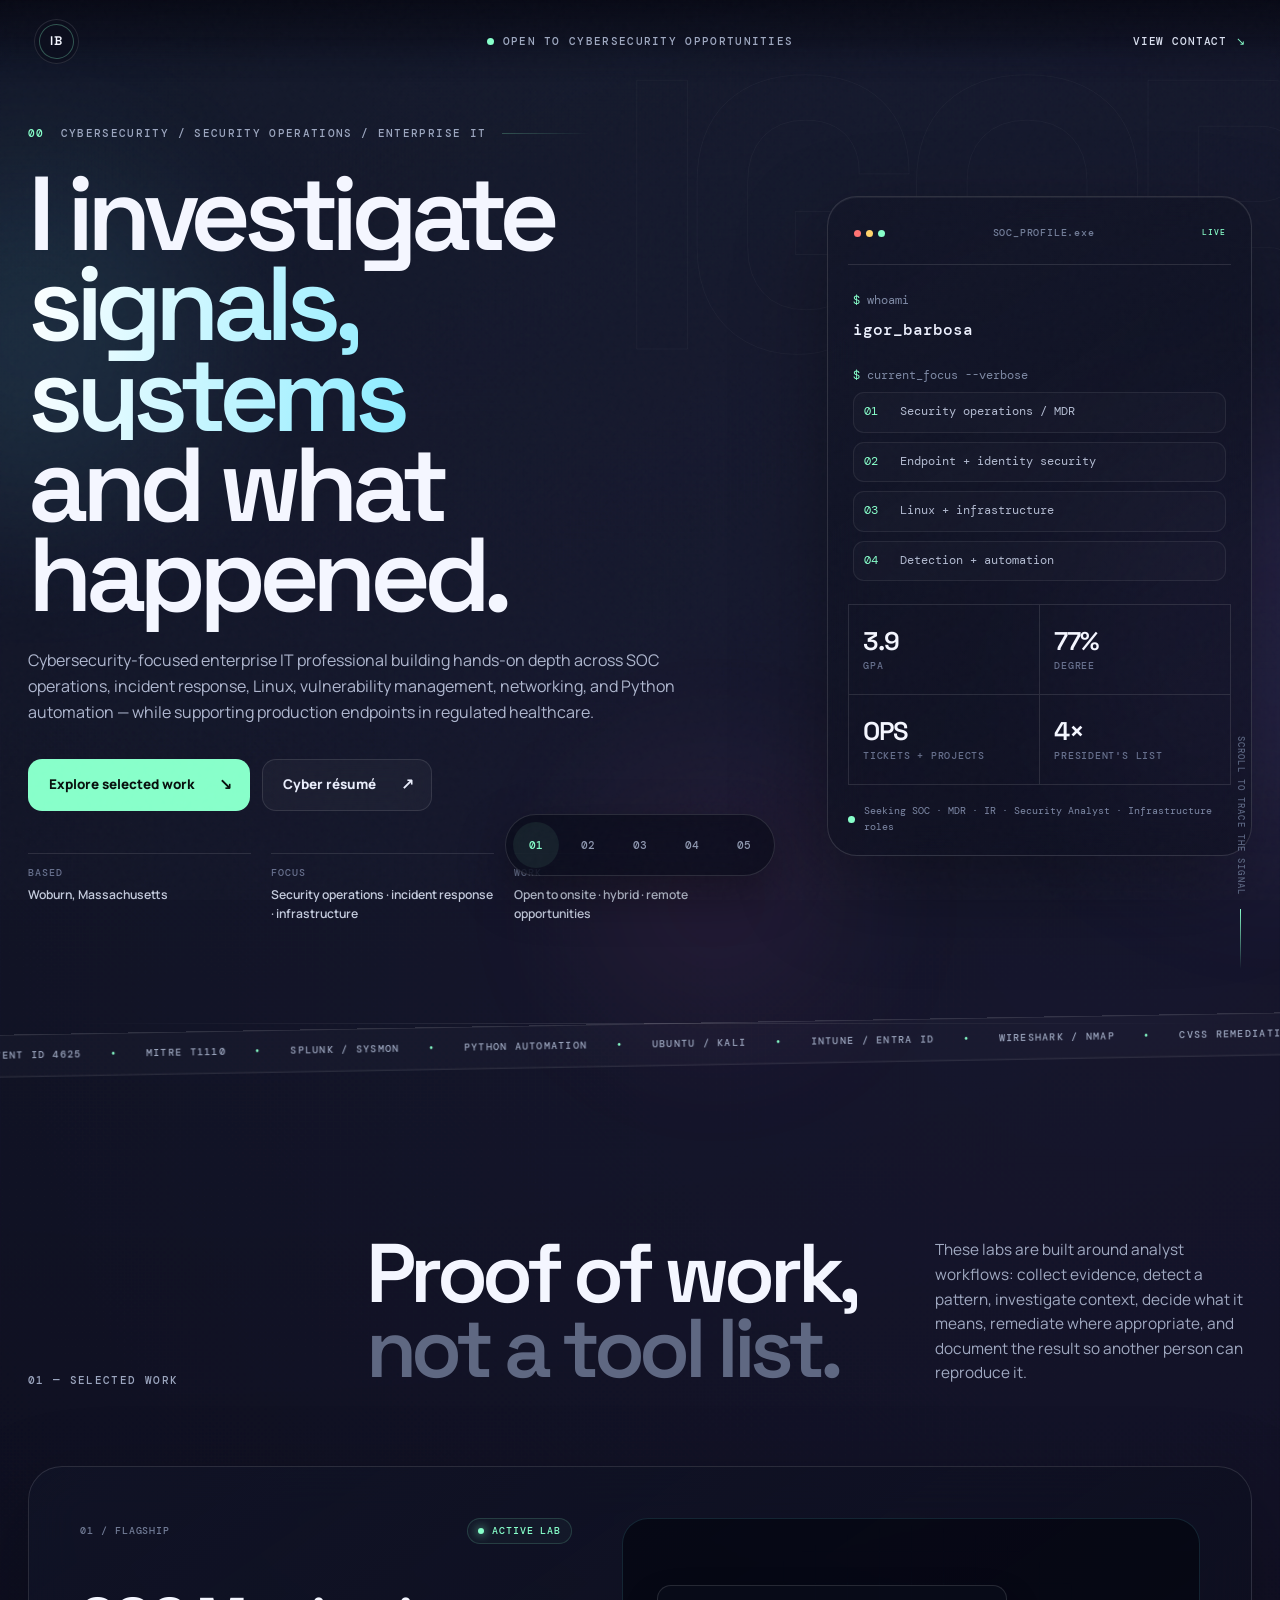
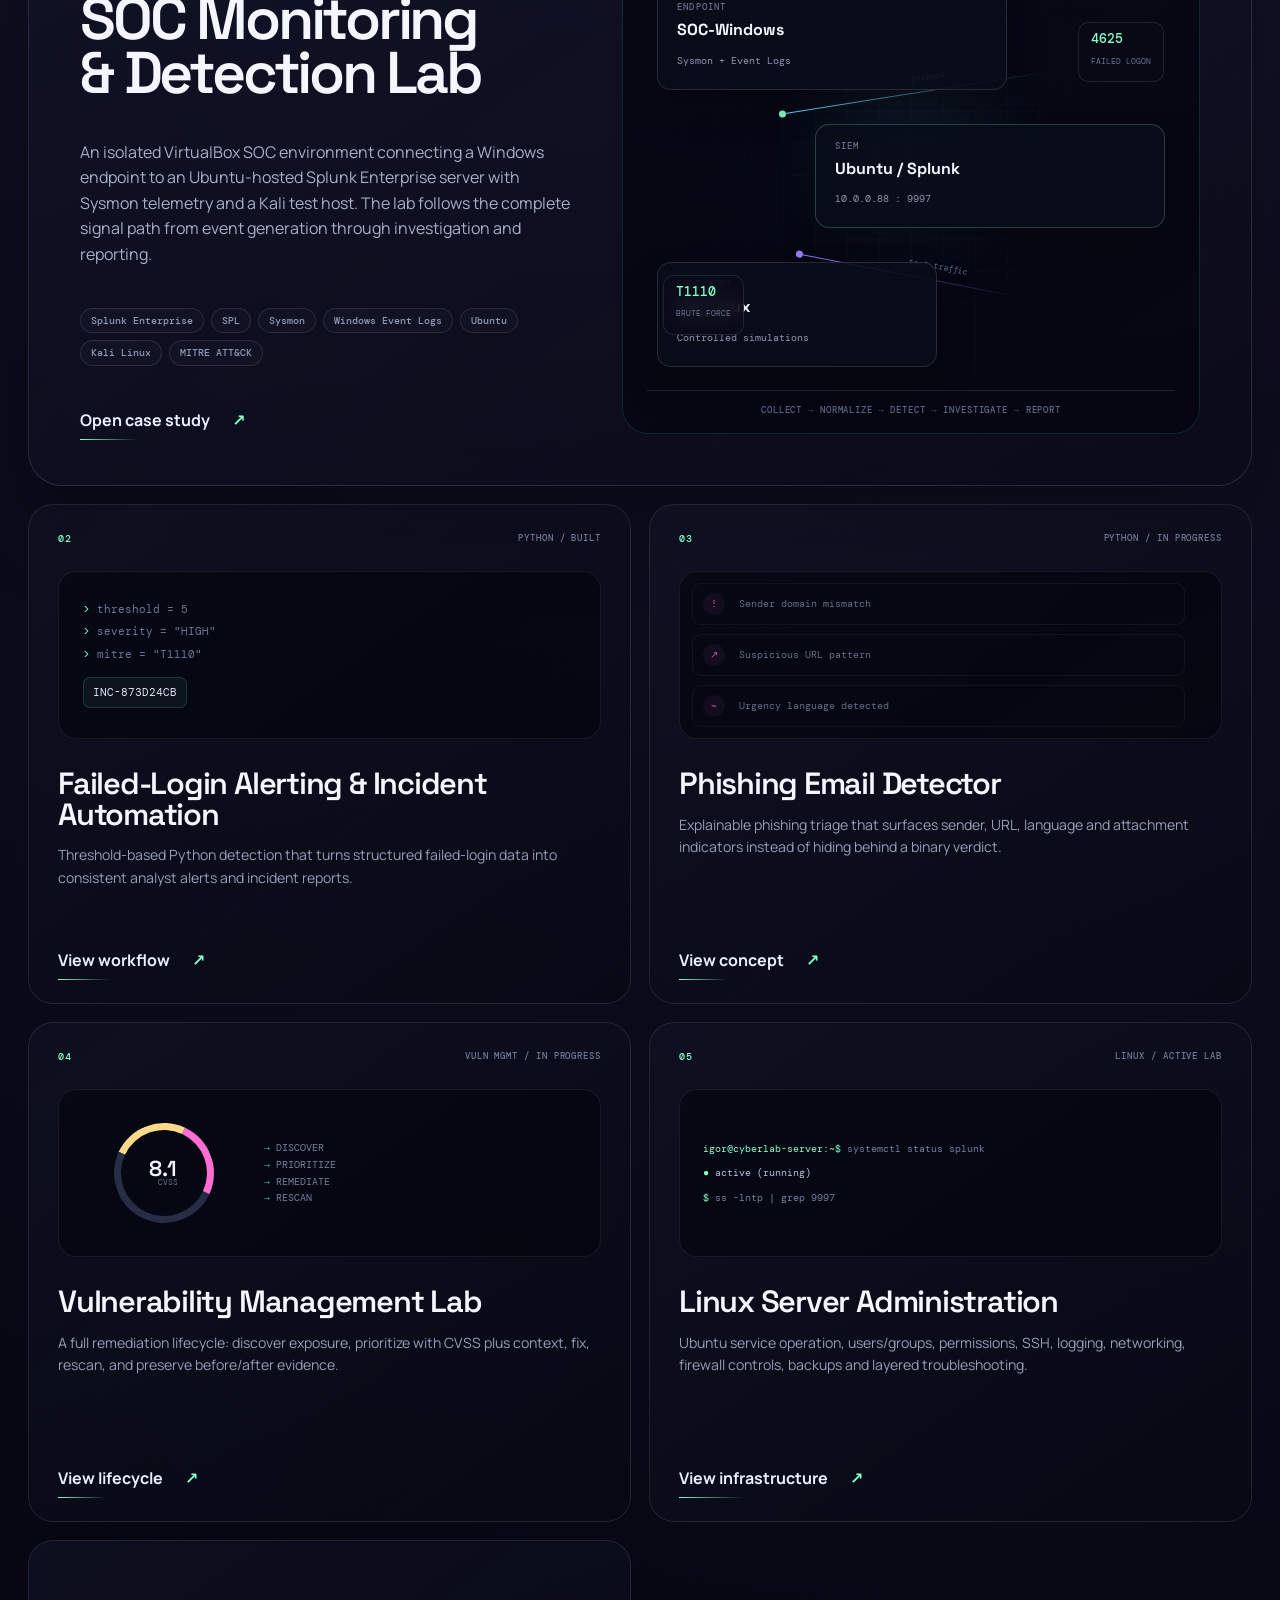
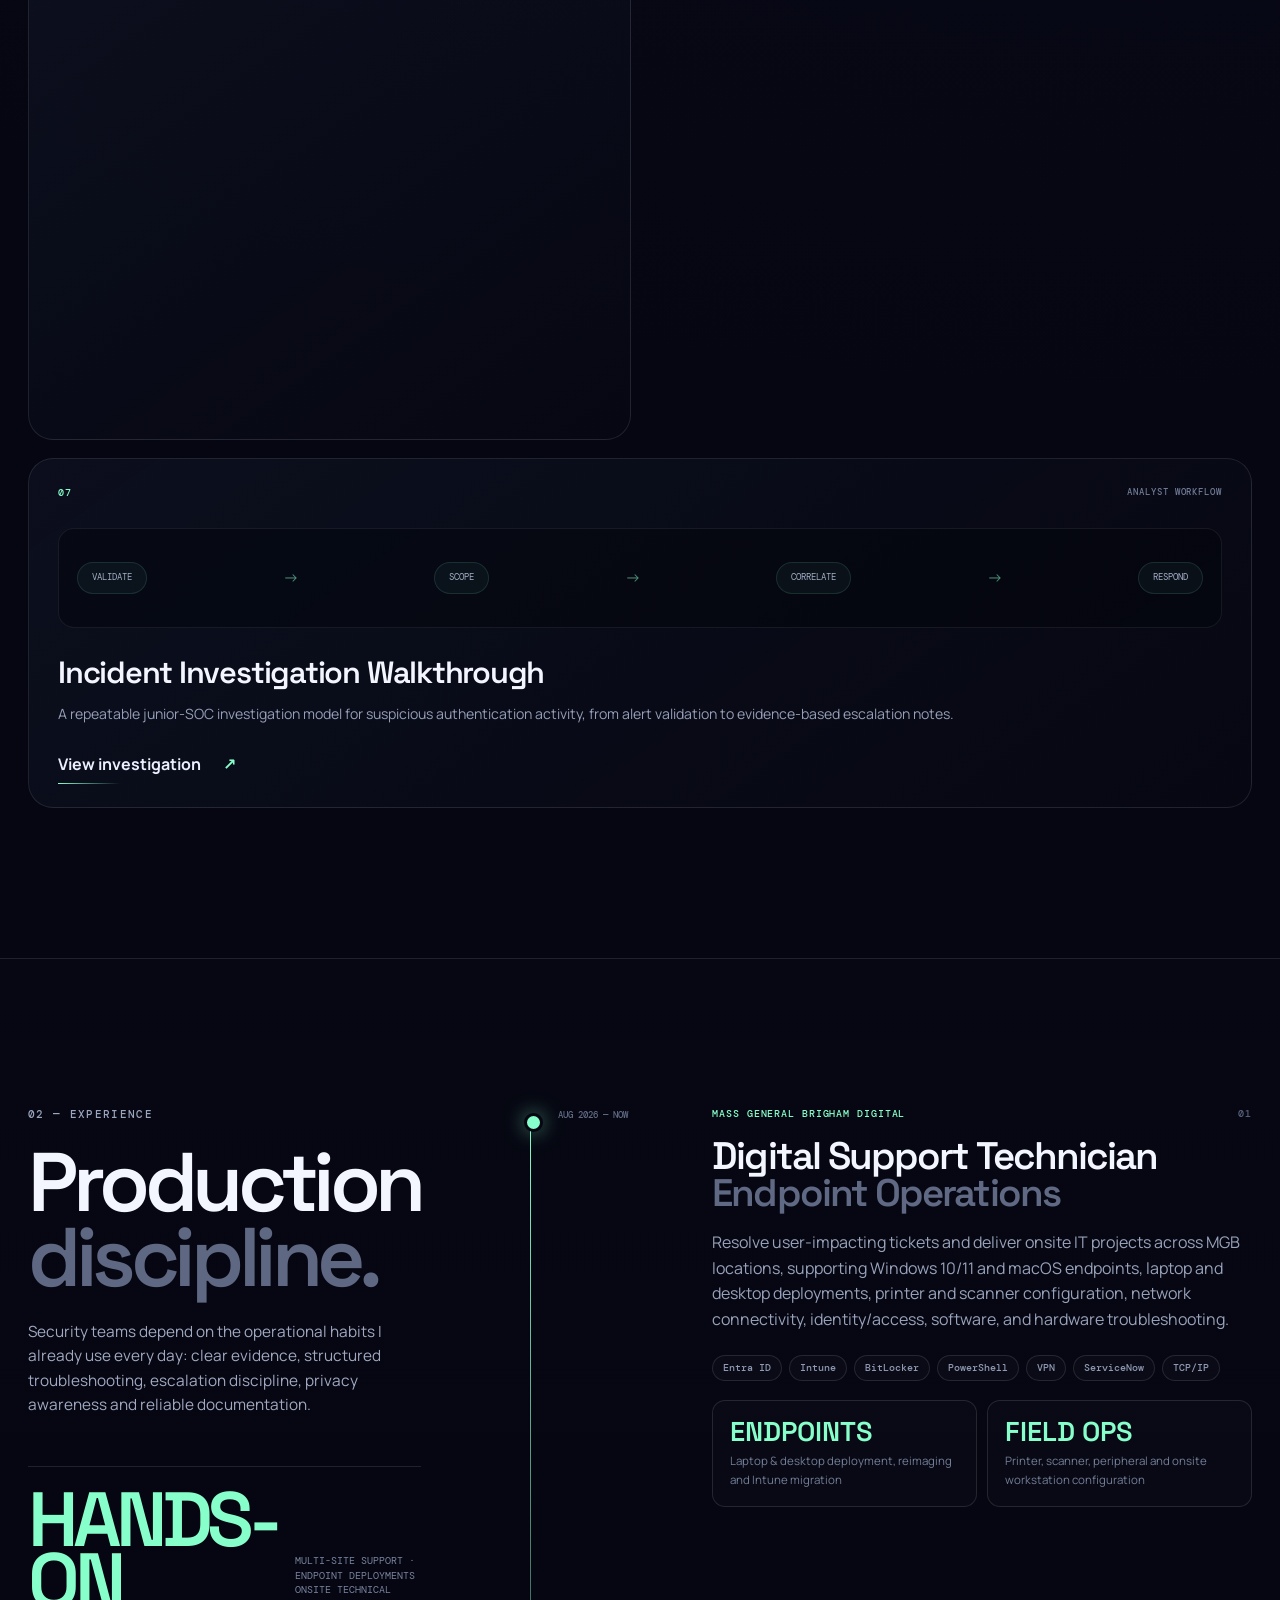
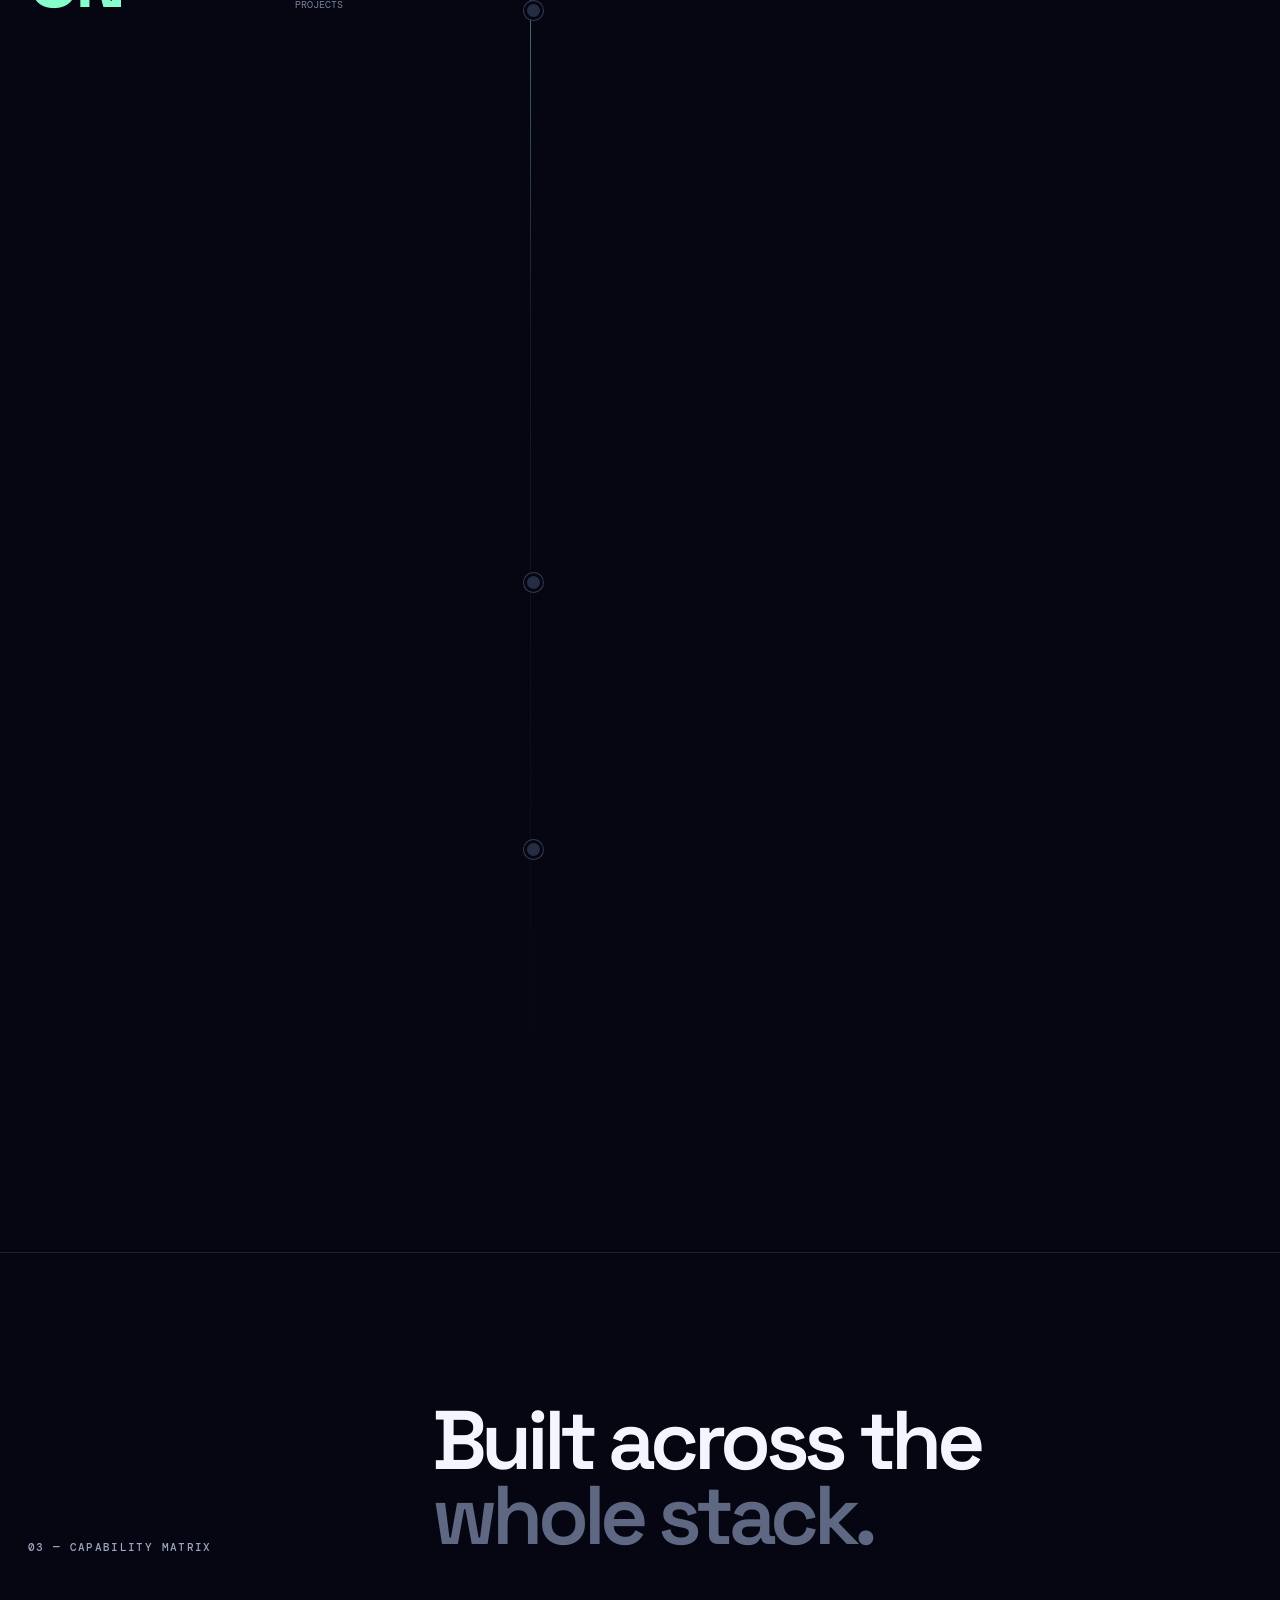
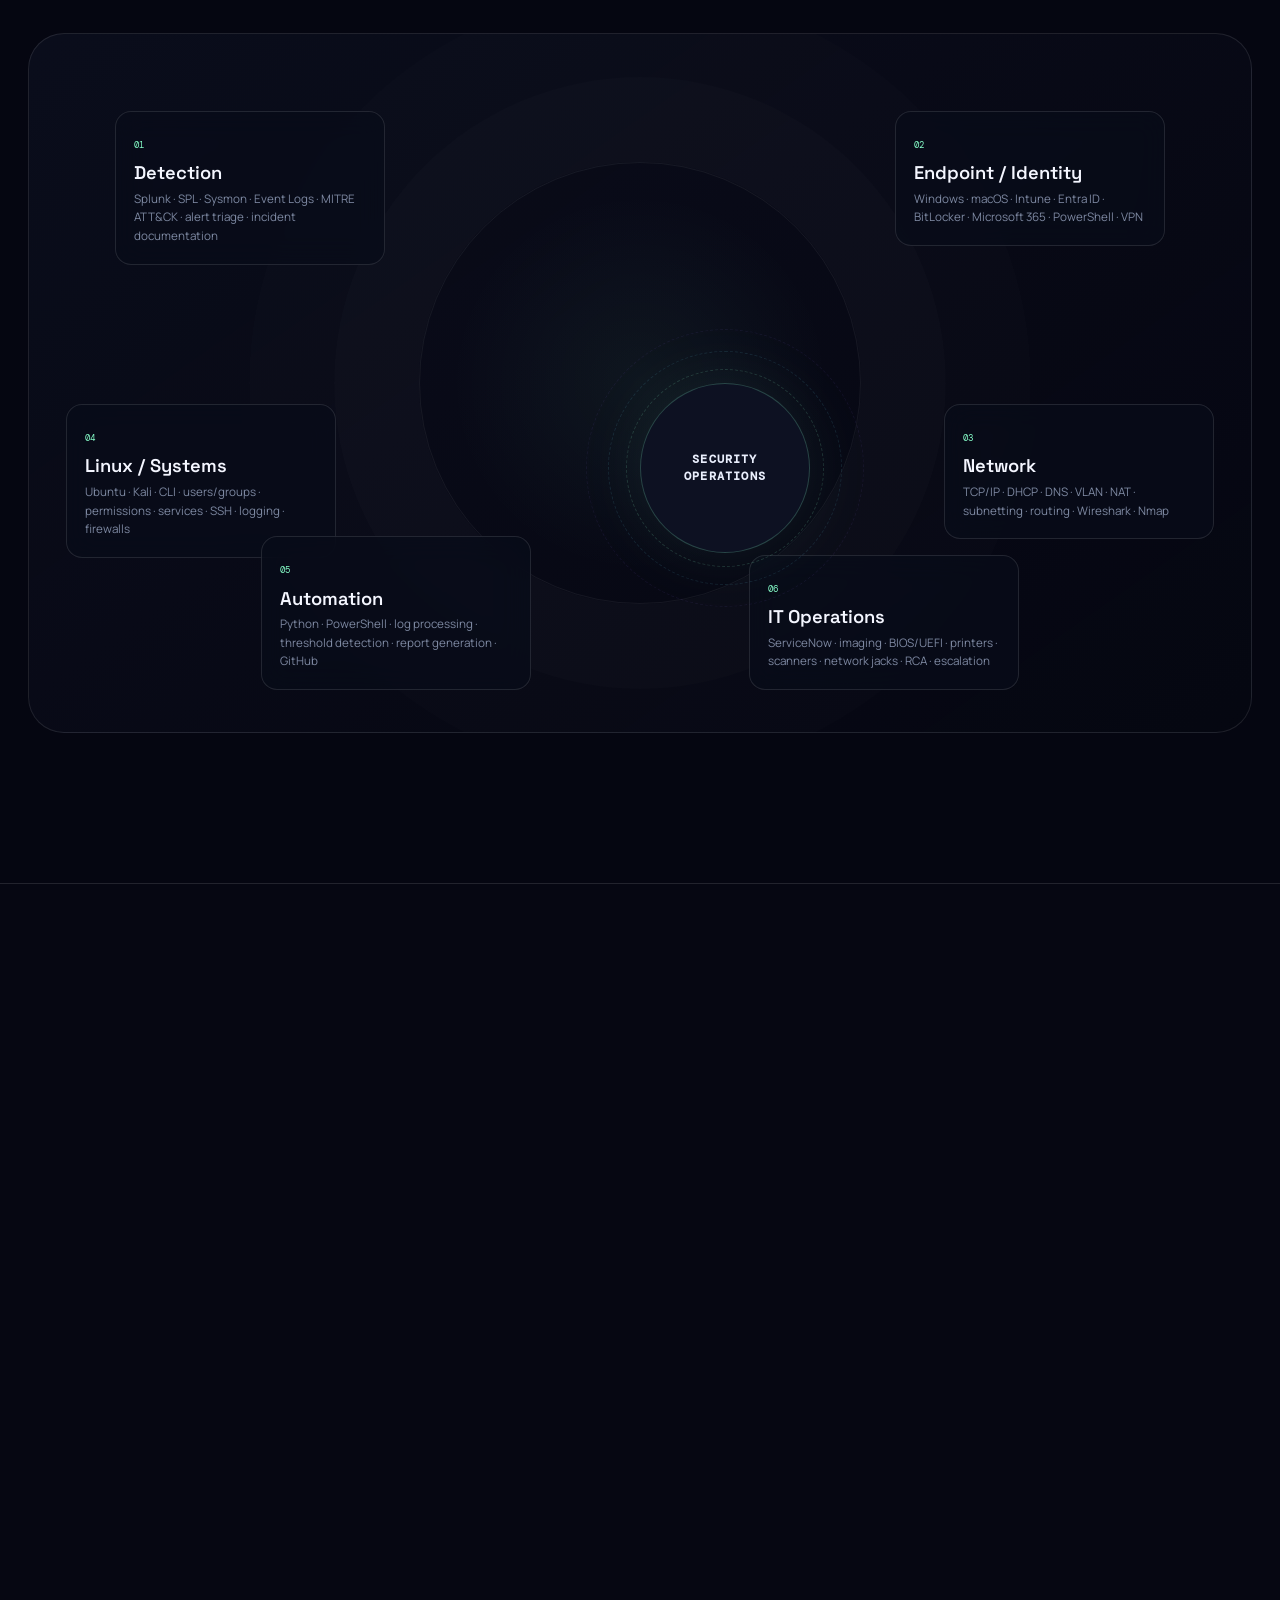
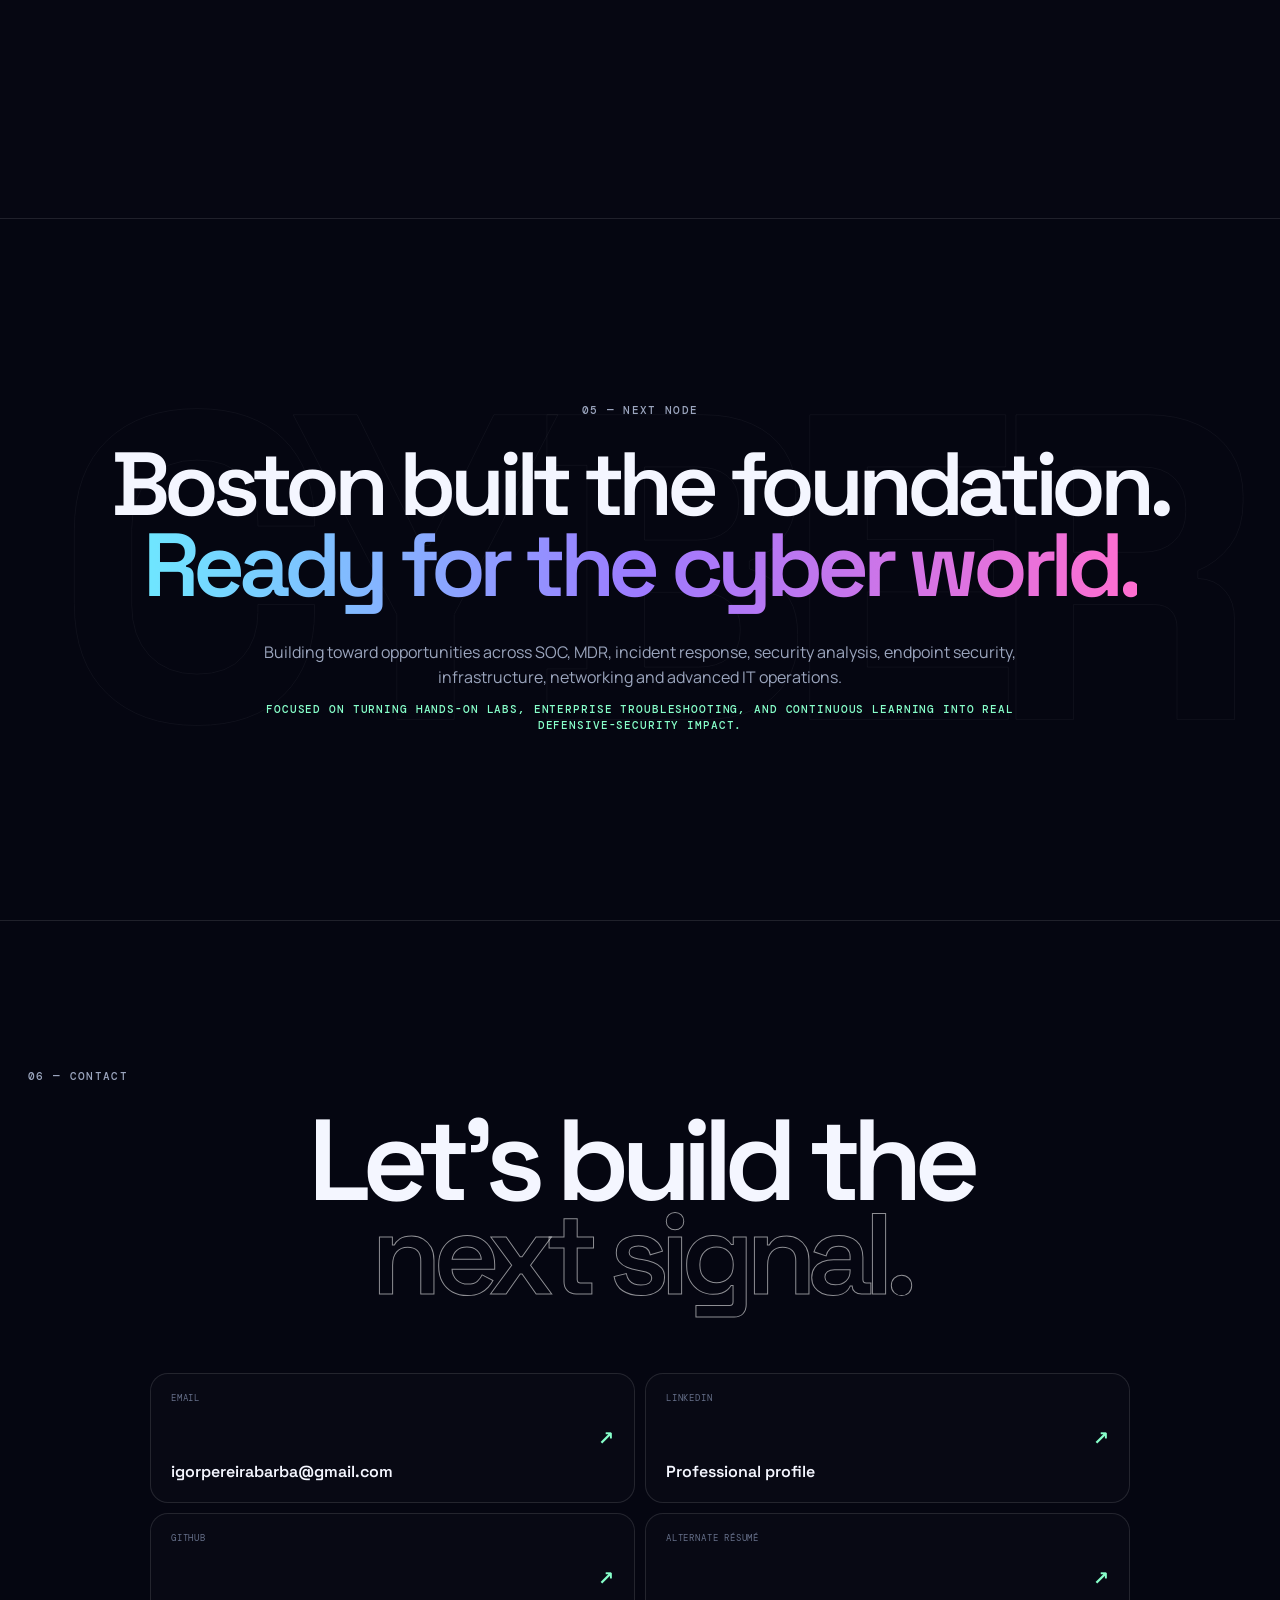
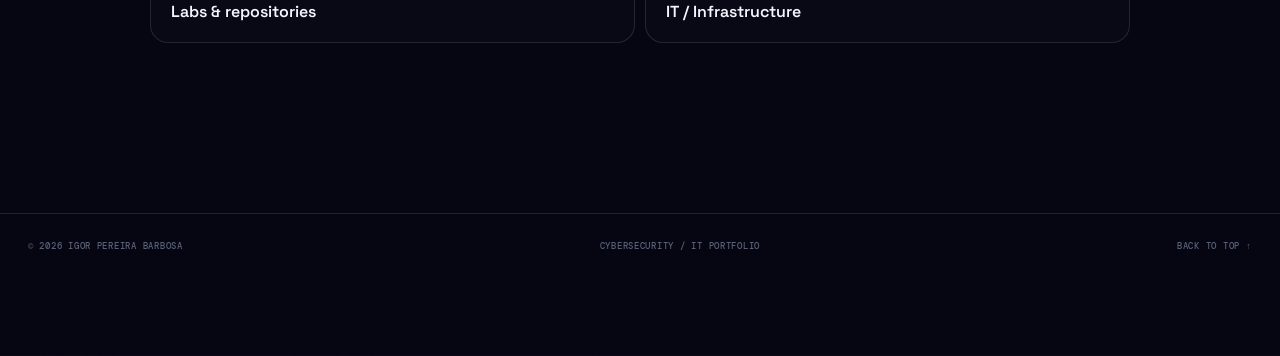
==== commit 1c555b6e: "Refine experience, add home lab experience, and mark Cisco certificates earned" ====
--- a/index.html
+++ b/index.html
@@ -81,7 +81,7 @@
             <p><em>$</em> whoami</p><strong>igor_barbosa</strong><p><em>$</em> current_focus --verbose</p>
             <ul class="terminal-list"><li><span>01</span> Security operations / MDR</li><li><span>02</span> Endpoint + identity security</li><li><span>03</span> Linux + infrastructure</li><li><span>04</span> Detection + automation</li></ul>
           </div>
-          <div class="terminal-stats reveal-item"><div><strong>3.9</strong><span>GPA</span></div><div><strong>77%</strong><span>Degree</span></div><div><strong>~57</strong><span>Incidents/wk</span></div><div><strong>4×</strong><span>President's List</span></div></div>
+          <div class="terminal-stats reveal-item"><div><strong>3.9</strong><span>GPA</span></div><div><strong>77%</strong><span>Degree</span></div><div><strong>OPS</strong><span>Tickets + Projects</span></div><div><strong>4×</strong><span>President's List</span></div></div>
           <div class="terminal-foot reveal-item"><span class="pulse-dot"></span> Seeking SOC · MDR · IR · Security Analyst · Infrastructure roles</div>
         </aside>
       </div>
@@ -121,18 +121,19 @@
 
     <section class="experience section-shell" id="experience">
       <div class="shell experience-layout">
-        <div class="experience-sticky reveal-group"><div class="section-index reveal-item">02 — EXPERIENCE</div><h2 class="section-title reveal-item">Production<br><span>discipline.</span></h2><p class="section-copy reveal-item">Security teams depend on the operational habits I already use every day: clear evidence, structured troubleshooting, escalation discipline, privacy awareness and reliable documentation.</p><div class="experience-counter reveal-item"><strong>57</strong><span>approx. incidents resolved<br>per week at MGB</span></div></div>
+        <div class="experience-sticky reveal-group"><div class="section-index reveal-item">02 — EXPERIENCE</div><h2 class="section-title reveal-item">Production<br><span>discipline.</span></h2><p class="section-copy reveal-item">Security teams depend on the operational habits I already use every day: clear evidence, structured troubleshooting, escalation discipline, privacy awareness and reliable documentation.</p><div class="experience-counter reveal-item"><strong>HANDS-ON</strong><span>multi-site support · endpoint deployments<br>onsite technical projects</span></div></div>
         <div class="experience-stream">
-          <article class="experience-item reveal-group current-role"><div class="experience-date reveal-item">AUG 2026 — NOW</div><div class="experience-body"><div class="experience-company reveal-item">MASS GENERAL BRIGHAM DIGITAL <span>01</span></div><h3 class="reveal-item">Digital Support Technician<br><span>Endpoint Operations</span></h3><p class="reveal-item">Support Windows 10/11 and macOS endpoints across a large regulated healthcare environment, investigating identity/access, endpoint configuration, software, network and hardware incidents.</p><div class="experience-tags reveal-item"><span>Entra ID</span><span>Intune</span><span>BitLocker</span><span>PowerShell</span><span>VPN</span><span>ServiceNow</span><span>TCP/IP</span></div><div class="impact-grid reveal-item"><div><strong>93%</strong><span>faster average device provisioning workflow</span></div><div><strong>43</strong><span>documented user connectivity restorations</span></div></div></div></article>
-          <article class="experience-item reveal-group"><div class="experience-date reveal-item">OCT 2024 — AUG 2026</div><div class="experience-body"><div class="experience-company reveal-item">FEDEX EXPRESS <span>02</span></div><h3 class="reveal-item">Courier / Swing Driver</h3><p class="reveal-item">Managed roughly 90–120 daily stops in a time-sensitive environment while adapting to changing priorities, safeguarding entrusted assets and maintaining dependable records and customer communication.</p></div></article>
-          <article class="experience-item reveal-group"><div class="experience-date reveal-item">JUN 2020 — OCT 2024</div><div class="experience-body"><div class="experience-company reveal-item">BJ'S WHOLESALE CLUB <span>03</span></div><h3 class="reveal-item">Perishable Manager</h3><p class="reveal-item">Led and trained approximately 15 associates and reduced monthly inventory shrink from about $40K to $5K through process controls, discrepancy analysis and accountability.</p></div></article>
+          <article class="experience-item reveal-group current-role"><div class="experience-date reveal-item">AUG 2026 — NOW</div><div class="experience-body"><div class="experience-company reveal-item">MASS GENERAL BRIGHAM DIGITAL <span>01</span></div><h3 class="reveal-item">Digital Support Technician<br><span>Endpoint Operations</span></h3><p class="reveal-item">Resolve user-impacting tickets and deliver onsite IT projects across MGB locations, supporting Windows 10/11 and macOS endpoints, laptop and desktop deployments, printer and scanner configuration, network connectivity, identity/access, software, and hardware troubleshooting.</p><div class="experience-tags reveal-item"><span>Entra ID</span><span>Intune</span><span>BitLocker</span><span>PowerShell</span><span>VPN</span><span>ServiceNow</span><span>TCP/IP</span></div><div class="impact-grid reveal-item"><div><strong>ENDPOINTS</strong><span>Laptop & desktop deployment, reimaging and Intune migration</span></div><div><strong>FIELD OPS</strong><span>Printer, scanner, peripheral and onsite workstation configuration</span></div></div></div></article>
+          <article class="experience-item reveal-group"><div class="experience-date reveal-item">2026 — NOW</div><div class="experience-body"><div class="experience-company reveal-item">CYBERSECURITY HOME LABS <span>02</span></div><h3 class="reveal-item">Security Operations & Systems Lab</h3><p class="reveal-item">Build and operate an isolated cybersecurity lab spanning Windows, Ubuntu, Kali Linux, Splunk Enterprise, Sysmon and Python automation. Generate controlled security events, collect and investigate telemetry with SPL, administer Linux services and permissions, analyze network traffic, practice vulnerability management, and document repeatable incident-investigation workflows in GitHub.</p><div class="experience-tags reveal-item"><span>Splunk</span><span>Sysmon</span><span>Windows</span><span>Ubuntu</span><span>Kali Linux</span><span>Python</span><span>Wireshark</span><span>Nmap</span><span>GitHub</span></div><div class="impact-grid reveal-item"><div><strong>DETECTION</strong><span>Failed-login monitoring, Event ID 4625 analysis and MITRE ATT&CK mapping</span></div><div><strong>INFRA</strong><span>Linux administration, networking, hardening and security automation</span></div></div></div></article>
+          <article class="experience-item reveal-group"><div class="experience-date reveal-item">OCT 2024 — AUG 2026</div><div class="experience-body"><div class="experience-company reveal-item">FEDEX EXPRESS <span>03</span></div><h3 class="reveal-item">Courier / Swing Driver</h3><p class="reveal-item">Managed roughly 90–120 daily stops in a time-sensitive environment while adapting to changing priorities, safeguarding entrusted assets and maintaining dependable records and customer communication.</p></div></article>
+          <article class="experience-item reveal-group"><div class="experience-date reveal-item">JUN 2020 — OCT 2024</div><div class="experience-body"><div class="experience-company reveal-item">BJ'S WHOLESALE CLUB <span>04</span></div><h3 class="reveal-item">Perishable Manager</h3><p class="reveal-item">Led and trained approximately 15 associates and reduced monthly inventory shrink from about $40K to $5K through process controls, discrepancy analysis and accountability.</p></div></article>
         </div>
       </div>
     </section>
 
     <section class="skills section-shell" id="skills"><div class="shell"><div class="section-intro skills-intro reveal-group"><div class="section-index reveal-item">03 — CAPABILITY MATRIX</div><h2 class="section-title reveal-item">Built across the<br><span>whole stack.</span></h2></div><div class="skill-orbit spotlight-card reveal-group"><div class="card-glow" aria-hidden="true"></div><div class="orbit-core reveal-item"><span>SECURITY<br>OPERATIONS</span><i></i><i></i><i></i></div><div class="skill-zone zone-a reveal-item"><small>01</small><h3>Detection</h3><p>Splunk · SPL · Sysmon · Event Logs · MITRE ATT&CK · alert triage · incident documentation</p></div><div class="skill-zone zone-b reveal-item"><small>02</small><h3>Endpoint / Identity</h3><p>Windows · macOS · Intune · Entra ID · BitLocker · Microsoft 365 · PowerShell · VPN</p></div><div class="skill-zone zone-c reveal-item"><small>03</small><h3>Network</h3><p>TCP/IP · DHCP · DNS · VLAN · NAT · subnetting · routing · Wireshark · Nmap</p></div><div class="skill-zone zone-d reveal-item"><small>04</small><h3>Linux / Systems</h3><p>Ubuntu · Kali · CLI · users/groups · permissions · services · SSH · logging · firewalls</p></div><div class="skill-zone zone-e reveal-item"><small>05</small><h3>Automation</h3><p>Python · PowerShell · log processing · threshold detection · report generation · GitHub</p></div><div class="skill-zone zone-f reveal-item"><small>06</small><h3>IT Operations</h3><p>ServiceNow · imaging · BIOS/UEFI · printers · scanners · network jacks · RCA · escalation</p></div></div></div></section>
 
-    <section class="education section-shell" id="education"><div class="shell education-layout"><div class="education-copy reveal-group"><div class="section-index reveal-item">04 — EDUCATION / CERTIFICATIONS</div><h2 class="section-title reveal-item">Still learning.<br><span>Always shipping.</span></h2><p class="section-copy reveal-item">B.S. Cybersecurity at Southern New Hampshire University. Expected late 2027.</p><div class="edu-stats reveal-item"><div><strong>3.9</strong><span>GPA</span></div><div><strong>77%</strong><span>Complete</span></div><div><strong>4×</strong><span>President's List</span></div><div><strong>10×</strong><span>Honor Roll</span></div></div></div><div class="credential-stack reveal-group"><article class="credential reveal-item"><span class="cred-state earned">EARNED</span><div><small>2026</small><h3>Fortinet NSE 1 in Cybersecurity</h3></div><b>✓</b></article><article class="credential reveal-item"><span class="cred-state studying">STUDYING</span><div><small>SY0-701</small><h3>CompTIA Security+</h3></div><b>↗</b></article><article class="credential reveal-item"><span class="cred-state studying">STUDYING</span><div><small>200-301</small><h3>Cisco CCNA</h3></div><b>↗</b></article><article class="credential reveal-item"><span class="cred-state training">TRAINING</span><div><small>CISCO NETWORKING ACADEMY</small><h3>Junior Cybersecurity Analyst · Cyber Threat Management · Network Defense · Endpoint Security · Networking Basics</h3></div><b>+</b></article></div></div></section>
+    <section class="education section-shell" id="education"><div class="shell education-layout"><div class="education-copy reveal-group"><div class="section-index reveal-item">04 — EDUCATION / CERTIFICATIONS</div><h2 class="section-title reveal-item">Still learning.<br><span>Always shipping.</span></h2><p class="section-copy reveal-item">B.S. Cybersecurity at Southern New Hampshire University. Expected late 2027.</p><div class="edu-stats reveal-item"><div><strong>3.9</strong><span>GPA</span></div><div><strong>77%</strong><span>Complete</span></div><div><strong>4×</strong><span>President's List</span></div><div><strong>10×</strong><span>Honor Roll</span></div></div></div><div class="credential-stack reveal-group"><article class="credential reveal-item"><span class="cred-state earned">EARNED</span><div><small>2026</small><h3>Fortinet NSE 1 in Cybersecurity</h3></div><b>✓</b></article><article class="credential reveal-item"><span class="cred-state studying">STUDYING</span><div><small>SY0-701</small><h3>CompTIA Security+</h3></div><b>↗</b></article><article class="credential reveal-item"><span class="cred-state studying">STUDYING</span><div><small>200-301</small><h3>Cisco CCNA</h3></div><b>↗</b></article><article class="credential reveal-item"><span class="cred-state earned">EARNED</span><div><small>CISCO NETWORKING ACADEMY · COMPLETED</small><h3>Junior Cybersecurity Analyst · Cyber Threat Management · Network Defense · Endpoint Security · Networking Basics</h3></div><b>✓</b></article></div></div></section>
 
     <section class="dallas section-shell"><div class="dallas-bg" aria-hidden="true">CYBER</div><div class="shell dallas-layout reveal-group"><div class="section-index reveal-item">05 — NEXT NODE</div><h2 class="reveal-item">Boston built the foundation.<br><span>Ready for the cyber world.</span></h2><div class="dallas-copy reveal-item"><p>Building toward opportunities across SOC, MDR, incident response, security analysis, endpoint security, infrastructure, networking and advanced IT operations.</p><p>Focused on turning hands-on labs, enterprise troubleshooting, and continuous learning into real defensive-security impact.</p></div></div></section>
 
